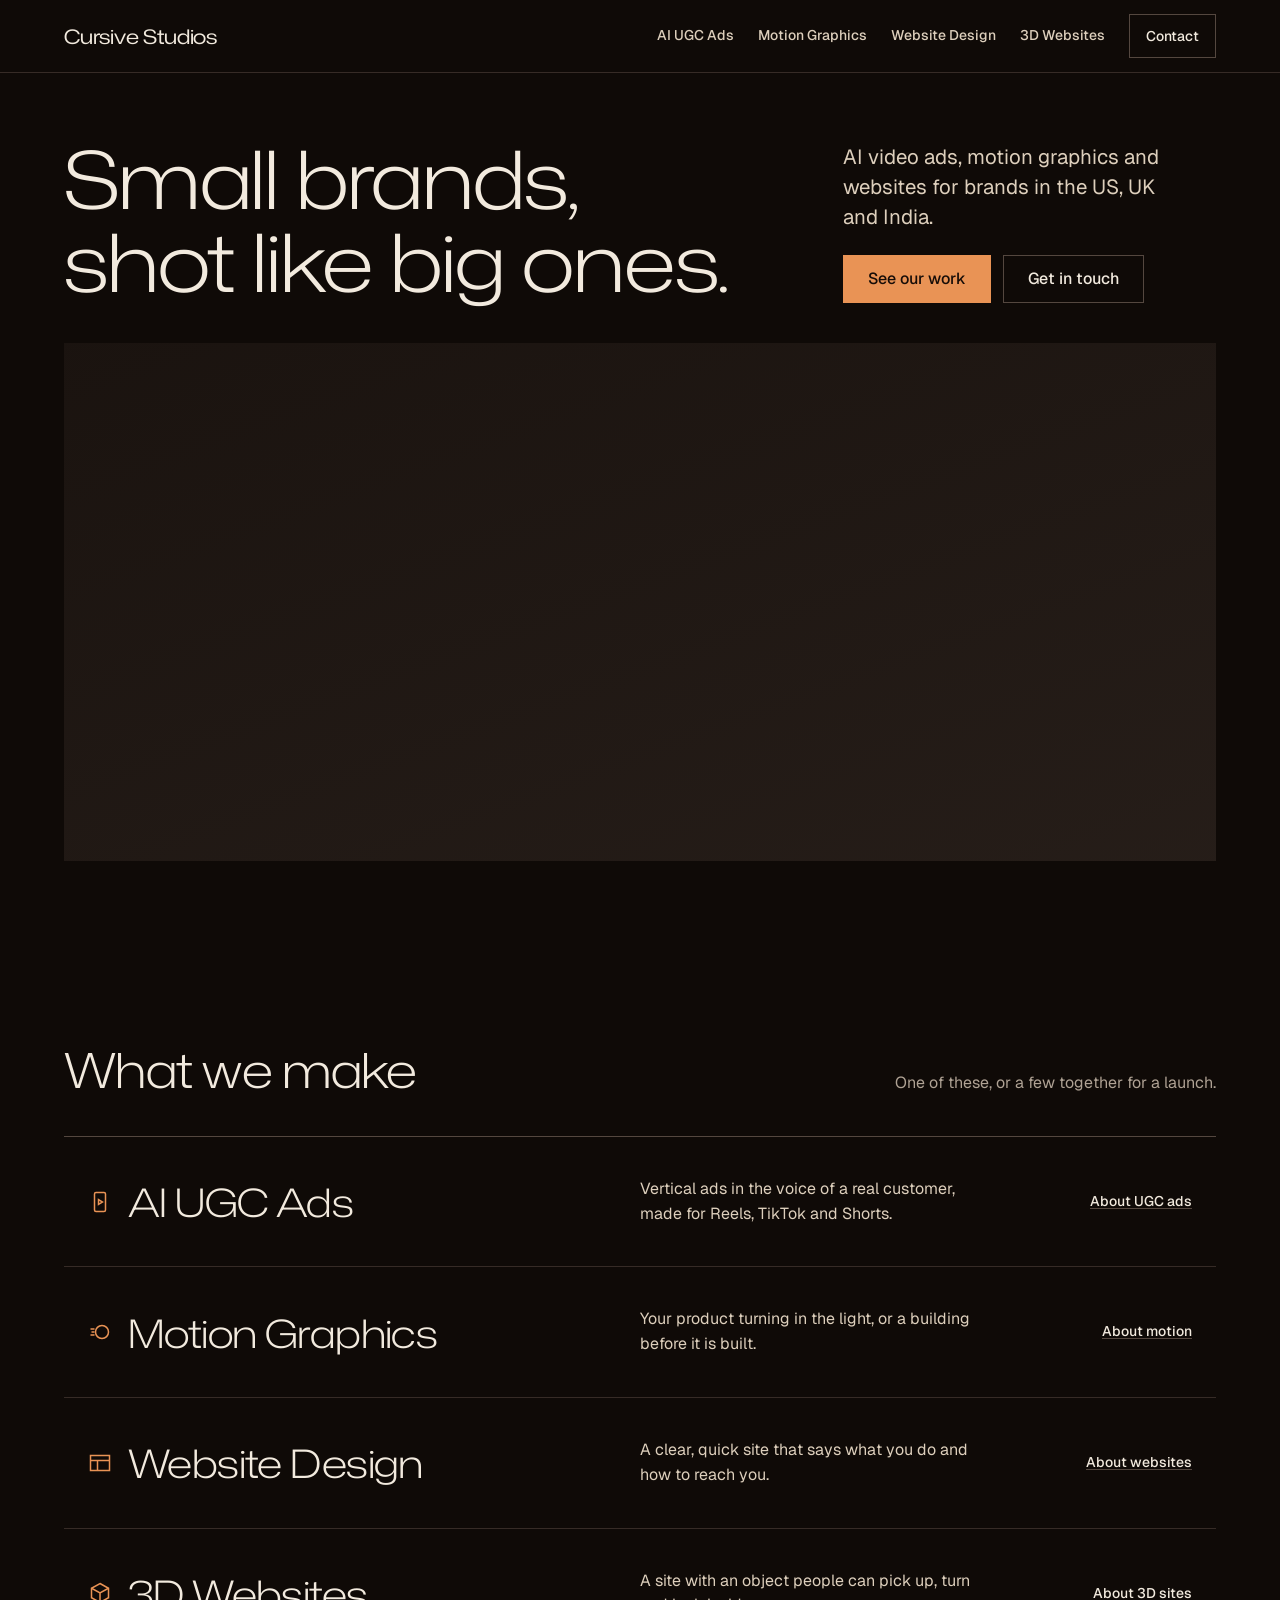
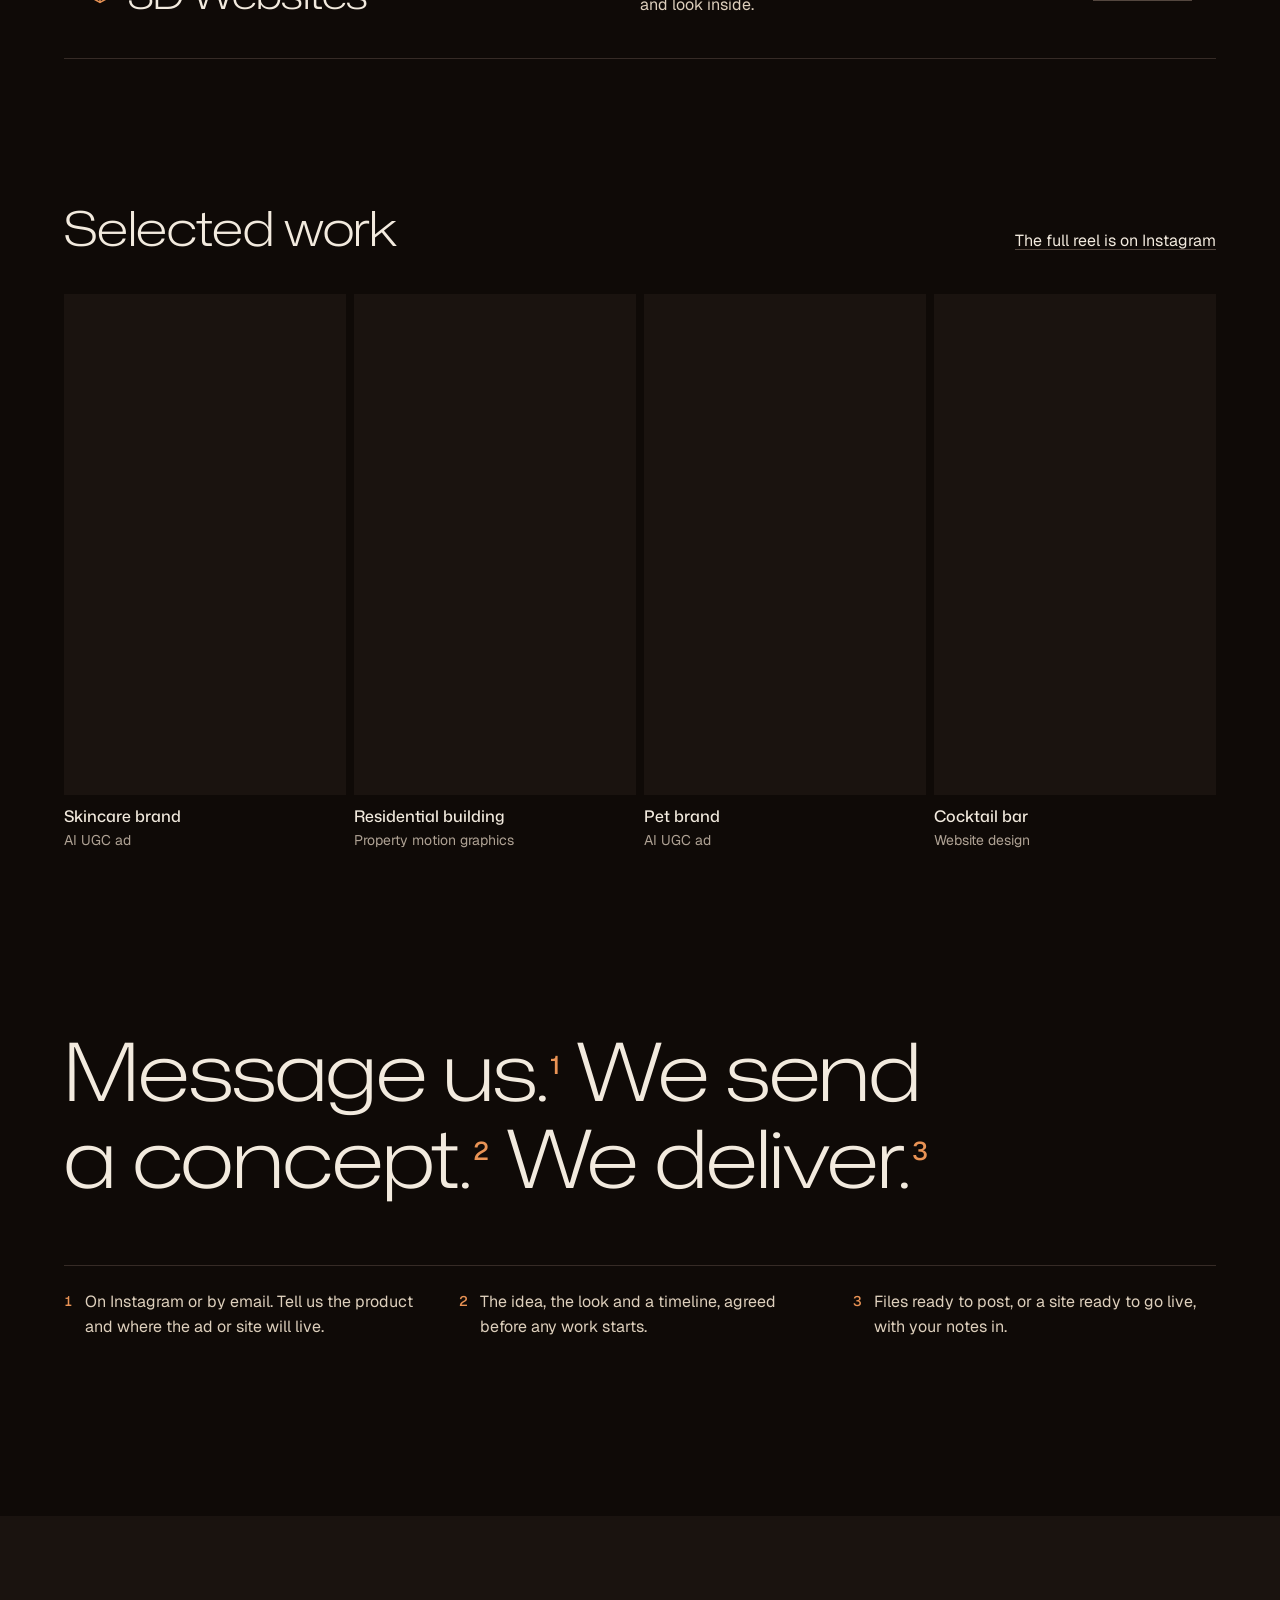
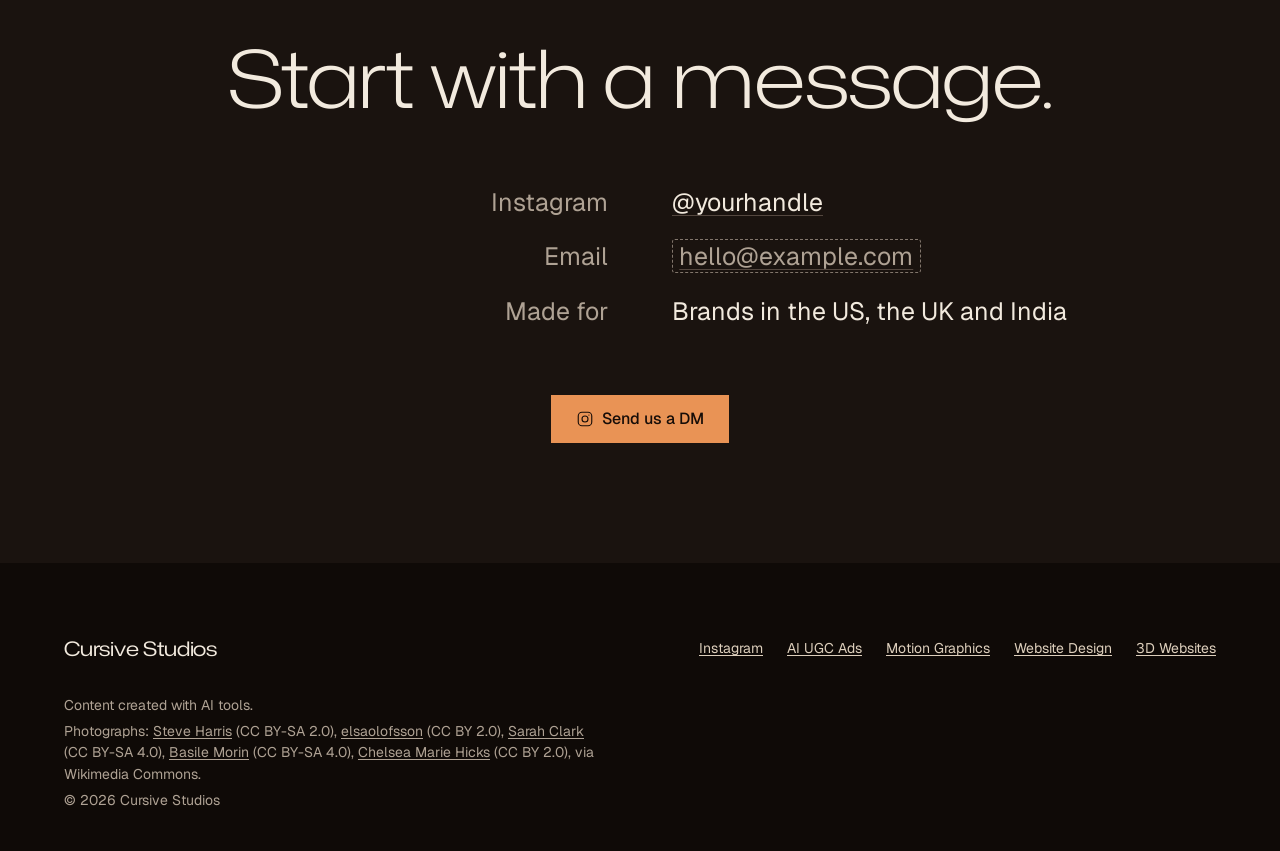
==== index.html @ d7de8193 "Rework homepage away from the AI template Letterboxed hero, services as an index, a contact-sheet wo" ====
<!doctype html>
<html lang="en">
<head>
  <meta charset="utf-8">
  <meta name="viewport" content="width=device-width, initial-scale=1">
  <title>Cursive Studios: AI video ads, motion graphics and websites</title>
  <meta name="description" content="Cursive Studios makes AI UGC video ads, product and property motion graphics, business websites and 3D websites for small and mid-size brands.">
  <script>document.documentElement.classList.add('js');</script>
  <link rel="preconnect" href="https://fonts.googleapis.com">
  <link rel="preconnect" href="https://fonts.gstatic.com" crossorigin>
  <link rel="stylesheet" href="css/main.css">
</head>
<body>
  <a class="skip" href="#main">Skip to content</a>

  <header class="site-header" data-header>
    <div class="container site-header__bar">
      <a class="wordmark" href="/">Cursive Studios</a>
      <button class="btn nav__toggle" type="button" aria-expanded="false" aria-controls="site-nav" data-nav-toggle>Menu</button>
      <nav aria-label="Main">
        <ul class="nav__list" id="site-nav">
          <li><a class="nav__link" href="services/ai-ugc-ads.html">AI UGC Ads</a></li>
          <li><a class="nav__link" href="services/motion-graphics.html">Motion Graphics</a></li>
          <li><a class="nav__link" href="services/website-design.html">Website Design</a></li>
          <li><a class="nav__link" href="services/3d-websites.html">3D Websites</a></li>
          <li><a class="btn nav__cta" href="#contact">Contact</a></li>
        </ul>
      </nav>
    </div>
  </header>

  <main id="main">
    <section class="container hero" aria-labelledby="hero-title">
      <div class="hero__card settle">
        <h1 id="hero-title">Small brands, shot like big ones.</h1>
        <div class="hero__side">
          <p class="lead">AI video ads, motion graphics and websites for brands in the US, UK and India.</p>
          <div class="actions">
            <a class="btn btn--primary" href="#work">See our work</a>
            <a class="btn" href="#contact">Get in touch</a>
          </div>
        </div>
      </div>
      <!-- 3D stage: Prompt 4 mounts the Three.js canvas inside #hero-3d. Until then it shows a still. -->
      <figure class="hero__frame" id="hero-3d" data-slot="hero" data-alt="An empty tiled corridor lit by a row of ceiling strip lights">
        <img src="https://upload.wikimedia.org/wikipedia/commons/thumb/b/bd/Hallway_to_Nowhere_%283098664168%29.jpg/1920px-Hallway_to_Nowhere_%283098664168%29.jpg"
             srcset="https://upload.wikimedia.org/wikipedia/commons/thumb/b/bd/Hallway_to_Nowhere_%283098664168%29.jpg/960px-Hallway_to_Nowhere_%283098664168%29.jpg 960w, https://upload.wikimedia.org/wikipedia/commons/thumb/b/bd/Hallway_to_Nowhere_%283098664168%29.jpg/1280px-Hallway_to_Nowhere_%283098664168%29.jpg 1280w, https://upload.wikimedia.org/wikipedia/commons/thumb/b/bd/Hallway_to_Nowhere_%283098664168%29.jpg/1920px-Hallway_to_Nowhere_%283098664168%29.jpg 1920w"
             sizes="100vw" width="2560" height="1920" style="object-position: 50% 55%"
             alt="An empty tiled corridor lit by a row of ceiling strip lights" fetchpriority="high">
      </figure>
    </section>

    <section class="container section" id="services" aria-labelledby="services-title">
      <div class="section-head">
        <h2 id="services-title">What we make</h2>
        <p>One of these, or a few together for a launch.</p>
      </div>
      <ul class="index">
        <li class="index__row">
          <h3 class="index__name"><svg viewBox="0 0 24 24" fill="none" stroke="currentColor" stroke-width="1.5" aria-hidden="true"><rect x="6.5" y="2.5" width="11" height="19" rx="1.5"/><path d="M10.5 9.5v5l4-2.5z"/></svg>AI UGC Ads</h3>
          <p>Vertical ads in the voice of a real customer, made for Reels, TikTok and Shorts.</p>
          <a class="link index__link" href="services/ai-ugc-ads.html">About UGC ads</a>
        </li>
        <li class="index__row">
          <h3 class="index__name"><svg viewBox="0 0 24 24" fill="none" stroke="currentColor" stroke-width="1.5" aria-hidden="true"><circle cx="14" cy="12" r="6.5"/><path d="M2.5 9h4M3.5 12h3M2.5 15h4"/></svg>Motion Graphics</h3>
          <p>Your product turning in the light, or a building before it is built.</p>
          <a class="link index__link" href="services/motion-graphics.html">About motion</a>
        </li>
        <li class="index__row">
          <h3 class="index__name"><svg viewBox="0 0 24 24" fill="none" stroke="currentColor" stroke-width="1.5" aria-hidden="true"><rect x="2.5" y="4.5" width="19" height="15"/><path d="M2.5 9.5h19M9.5 9.5v10"/></svg>Website Design</h3>
          <p>A clear, quick site that says what you do and how to reach you.</p>
          <a class="link index__link" href="services/website-design.html">About websites</a>
        </li>
        <li class="index__row">
          <h3 class="index__name"><svg viewBox="0 0 24 24" fill="none" stroke="currentColor" stroke-width="1.5" aria-hidden="true"><path d="M12 2.5l8.5 4.75v9.5L12 21.5l-8.5-4.75v-9.5z"/><path d="M3.5 7.25L12 12l8.5-4.75M12 12v9.5"/></svg>3D Websites</h3>
          <p>A site with an object people can pick up, turn and look inside.</p>
          <a class="link index__link" href="services/3d-websites.html">About 3D sites</a>
        </li>
      </ul>
    </section>

    <section class="container section" id="work" aria-labelledby="work-title">
      <div class="section-head">
        <h2 id="work-title">Selected work</h2>
        <a class="link" href="https://www.instagram.com/yourhandle/" data-instagram-link>The full reel is on Instagram</a>
      </div>
      <ul class="work" data-work>
        <li class="work__item">
          <figure class="work__media" data-slot="work-1"><img src="https://upload.wikimedia.org/wikipedia/commons/thumb/8/81/Woman_taking_a_dropper_of_CBD_oil.jpg/960px-Woman_taking_a_dropper_of_CBD_oil.jpg" width="960" height="640" loading="lazy" alt="A hand squeezing a glass dropper over a small amber bottle" style="object-position: 45% 50%"></figure>
          <h3 class="work__title">Skincare brand</h3>
          <p class="work__meta">AI UGC ad</p>
        </li>
        <li class="work__item">
          <figure class="work__media" data-slot="work-2"><img src="https://upload.wikimedia.org/wikipedia/commons/thumb/4/4b/Crest_kitchenette_motel_stairwell.jpg/960px-Crest_kitchenette_motel_stairwell.jpg" width="960" height="1377" loading="lazy" alt="A lit concrete stairwell glowing inside a dark building at night" style="object-position: 55% 50%"></figure>
          <h3 class="work__title">Residential building</h3>
          <p class="work__meta">Property motion graphics</p>
        </li>
        <li class="work__item">
          <figure class="work__media" data-slot="work-3"><img src="https://upload.wikimedia.org/wikipedia/commons/thumb/3/37/Liver_yellow_dog_in_the_water_looking_at_viewer_at_golden_hour_in_Don_Det_Laos.jpg/960px-Liver_yellow_dog_in_the_water_looking_at_viewer_at_golden_hour_in_Don_Det_Laos.jpg" width="960" height="720" loading="lazy" alt="A ginger dog swimming in dark water, looking at the camera" style="object-position: 60% 45%"></figure>
          <h3 class="work__title">Pet brand</h3>
          <p class="work__meta">AI UGC ad</p>
        </li>
        <li class="work__item">
          <figure class="work__media" data-slot="work-4"><img src="https://upload.wikimedia.org/wikipedia/commons/thumb/5/51/Cure_cocktail_bar_New_Orleans_2011.jpg/960px-Cure_cocktail_bar_New_Orleans_2011.jpg" width="960" height="640" loading="lazy" alt="A dim cocktail bar with lit bottle shelves up to the ceiling" style="object-position: 30% 50%"></figure>
          <h3 class="work__title">Cocktail bar</h3>
          <p class="work__meta">Website design</p>
        </li>
      </ul>
    </section>

    <section class="container process" id="how" aria-labelledby="how-title">
      <h2 id="how-title" class="visually-hidden">How it works</h2>
      <p class="process__line">Message us.<sup>1</sup> We send a concept.<sup>2</sup> We deliver.<sup>3</sup></p>
      <ol class="notes">
        <li><p>On Instagram or by email. Tell us the product and where the ad or site will live.</p></li>
        <li><p>The idea, the look and a timeline, agreed before any work starts.</p></li>
        <li><p>Files ready to post, or a site ready to go live, with your notes in.</p></li>
      </ol>
    </section>

    <section class="credits" id="contact" aria-labelledby="contact-title">
      <div class="container">
        <h2 id="contact-title">Start with a message.</h2>
        <dl class="roll">
          <dt>Instagram</dt>
          <dd><a class="link" href="https://www.instagram.com/yourhandle/" data-instagram-link><span data-instagram-text>@yourhandle</span></a></dd>
          <dt>Email</dt>
          <dd><a class="link" href="mailto:hello@example.com" data-email><span class="fill" data-email-text>hello@example.com</span></a></dd>
          <dt>Made for</dt>
          <dd>Brands in the US, the UK and India</dd>
        </dl>
        <a class="btn btn--primary" href="https://ig.me/m/yourhandle" data-instagram-dm>
          <svg viewBox="0 0 24 24" fill="none" stroke="currentColor" stroke-width="1.5" aria-hidden="true"><rect x="3" y="3" width="18" height="18" rx="5"/><circle cx="12" cy="12" r="4"/><circle cx="17.25" cy="6.75" r="0.75" fill="currentColor" stroke="none"/></svg>
          Send us a DM
        </a>
      </div>
    </section>
  </main>

  <footer class="site-footer">
    <div class="container">
      <div class="site-footer__row">
        <a class="wordmark" href="/">Cursive Studios</a>
        <ul class="site-footer__links">
          <li><a href="https://www.instagram.com/yourhandle/" data-instagram-link>Instagram</a></li>
          <li><a href="services/ai-ugc-ads.html">AI UGC Ads</a></li>
          <li><a href="services/motion-graphics.html">Motion Graphics</a></li>
          <li><a href="services/website-design.html">Website Design</a></li>
          <li><a href="services/3d-websites.html">3D Websites</a></li>
        </ul>
      </div>
      <div class="site-footer__small">
        <p>Content created with AI tools.</p>
        <p data-credits>Photographs: <a href="https://commons.wikimedia.org/wiki/File:Hallway_to_Nowhere_(3098664168).jpg">Steve Harris</a> (CC BY-SA 2.0), <a href="https://commons.wikimedia.org/wiki/File:Woman_taking_a_dropper_of_CBD_oil.jpg">elsaolofsson</a> (CC BY 2.0), <a href="https://commons.wikimedia.org/wiki/File:Crest_kitchenette_motel_stairwell.jpg">Sarah Clark</a> (CC BY-SA 4.0), <a href="https://commons.wikimedia.org/wiki/File:Liver_yellow_dog_in_the_water_looking_at_viewer_at_golden_hour_in_Don_Det_Laos.jpg">Basile Morin</a> (CC BY-SA 4.0), <a href="https://commons.wikimedia.org/wiki/File:Cure_cocktail_bar_New_Orleans_2011.jpg">Chelsea Marie Hicks</a> (CC BY 2.0), via Wikimedia Commons.</p>
        <p>&copy; <span data-year>2026</span> Cursive Studios</p>
      </div>
    </div>
  </footer>

  <script src="js/main.js" defer></script>
  <script>window.hallmarkSlots = (m) => { for (const [k, v] of Object.entries(m)) { const s = document.querySelector(`[data-slot="${k}"]`); if (!s) continue; const im = new Image(); im.src = typeof v === 'string' ? v : v.src; im.alt = (typeof v === 'object' && v.alt) || s.dataset.alt || ''; s.querySelectorAll(':scope > img').forEach((o) => o.remove()); s.prepend(im); } };
document.querySelectorAll('[data-slot] img').forEach((i) => { if (i.complete && !i.naturalWidth) i.remove(); else i.addEventListener('error', () => i.remove(), { once: true }); });</script>
</body>
</html>
---- css/main.css ----
/* Hallmark · shape: Studio Index (the user's section order) · genre: atmospheric · theme: Midnight recoloured warm by request: espresso ground, ivory ink, one copper signal (deal 1/3, seed cursive-studios-portfolio-ugc-b0be·866efbe2·2026-11-18·r0) · job: hire · draw: 12e67a (shape and nav swapped for the brief's order and five destinations)
 * hero: Banner over a letterboxed stage (title card above a 2.39:1 frame the 3D scene fills) · nav: edge-aligned, wordmark and five links, menu under 60rem · footer: colophon · imagery: photographs (library stand-ins in duotone, slots for the studio's own work) · signature: the page cut like a film, a letterboxed opening and an end-credits close
 * axes: dark/grotesk-sans/warm · posture: committed · contrast: pass · fold: pass · v2.0.0 */
/* Hallmark · pre-emit critique: P4 H4 E4 S4 R4 V4 · weakest: S, the work row still holds stand-ins; the services are an index not icon cards, the process is one sentence with footnotes, and the contact is an end-credits roll */
/* answered: fonts, two families by request (Mona Sans display, Geist body) where the theme uses one
 * answered: 81, the render sandbox blocks upload.wikimedia.org; every slot holds a library photo that loads in a normal browser */
@import url("./settings.css");
@import url("./tokens.css");
@import url("./base.css");

body { font-family: var(--font-body); }
h1, h2 { font-weight: var(--display-weight); font-stretch: var(--display-stretch); line-height: 1.04; }
h3 { font-weight: 500; font-stretch: 100%; letter-spacing: 0; }

/* Controls */
.btn { display: inline-flex; align-items: center; gap: var(--space-xs); min-height: 48px; padding: 0 var(--space-lg); border: var(--rule-hair) solid var(--color-rule-2); border-radius: var(--radius-pill); background: transparent; color: var(--color-ink); font: 500 var(--text-md)/1 var(--font-body); white-space: nowrap; text-decoration: none; cursor: pointer; transition: background-color var(--dur-short) var(--ease-out), transform var(--dur-micro) var(--ease-out); }
.btn:hover { background: var(--color-paper-2); }
.btn:active { transform: translateY(1px); }
.btn:focus-visible { outline: 2px solid var(--color-focus); outline-offset: 2px; }
.btn:disabled, .btn[aria-disabled="true"] { opacity: 0.55; cursor: not-allowed; transform: none; }
.btn[aria-busy="true"] { cursor: progress; }
.btn--primary { border-color: var(--color-accent); background: var(--color-accent); color: var(--color-accent-ink); }
.btn--primary:hover { background: var(--color-ink-2); border-color: var(--color-ink-2); }
.btn svg { width: 18px; height: 18px; }
.link { color: var(--color-ink); text-decoration-color: var(--color-rule-2); transition: text-decoration-color var(--dur-short) var(--ease-out); }
.link:hover { text-decoration-color: var(--color-accent); }
.link:focus-visible { outline: 2px solid var(--color-focus); outline-offset: 2px; }

.skip { position: absolute; left: var(--space-md); top: calc(-1 * var(--space-3xl)); z-index: var(--z-toast); padding: var(--space-xs) var(--space-md); background: var(--color-ink); color: var(--color-paper); }
.skip:focus-visible { top: var(--space-md); }

/* Header */
.site-header { position: sticky; top: 0; z-index: var(--z-sticky-nav); background: var(--color-paper); border-bottom: var(--rule-hair) solid var(--color-rule); }
.site-header__bar { display: flex; align-items: center; justify-content: space-between; gap: var(--space-lg); min-height: var(--nav-h); }
.wordmark { font-family: var(--font-display); font-weight: 400; font-stretch: 125%; font-size: var(--text-lg); letter-spacing: -0.01em; color: var(--color-ink); text-decoration: none; white-space: nowrap; }
.wordmark:focus-visible { outline: 2px solid var(--color-focus); outline-offset: 4px; }
.nav__list { display: flex; align-items: center; gap: var(--space-lg); margin: 0; padding: 0; list-style: none; }
.nav__link { display: inline-flex; align-items: center; min-height: 44px; font-size: var(--text-sm); font-weight: 500; color: var(--color-ink-2); text-decoration: none; white-space: nowrap; text-underline-offset: 0.35em; }
.nav__link:hover { color: var(--color-ink); text-decoration: underline; text-decoration-color: var(--color-accent); }
.nav__link:focus-visible { outline: 2px solid var(--color-focus); outline-offset: 2px; }
.nav__cta { min-height: 44px; padding: 0 var(--space-md); font-size: var(--text-sm); }
.nav__toggle { display: none; }
@media (max-width: 68rem) { .nav__list { gap: var(--space-md); } }
@media (max-width: 60rem) {
  .js .nav__toggle { display: inline-flex; min-height: 44px; }
  .js .nav__list { display: none; }
  .js .site-header.is-open .nav__list { position: absolute; left: 0; right: 0; top: 100%; display: flex; flex-direction: column; align-items: stretch; gap: 0; height: calc(100dvh - var(--nav-h)); padding: var(--space-lg) var(--gutter) var(--space-2xl); background: var(--color-paper); overflow-y: auto; }
  .js .site-header.is-open .nav__link { min-height: 56px; font-family: var(--font-display); font-stretch: 125%; font-weight: 300; font-size: var(--text-2xl); color: var(--color-ink); border-bottom: var(--rule-hair) solid var(--color-rule); }
  .js .site-header.is-open .nav__cta { margin-top: var(--space-xl); justify-content: center; min-height: 52px; font-size: var(--text-md); }
  html:not(.js) .site-header__bar { flex-wrap: wrap; padding-block: var(--space-sm); }
  html:not(.js) .nav__list { flex-wrap: wrap; gap: var(--space-2xs) var(--space-md); }
}

/* Hero: a title card over a letterboxed frame */
.hero { display: grid; grid-template-columns: minmax(0, 1fr); grid-template-rows: auto minmax(0, 1fr); gap: var(--space-xl); min-height: calc(100svh - var(--nav-h)); padding-block: var(--space-2xl) var(--space-xl); }
.hero__card { display: grid; grid-template-columns: minmax(0, 8fr) minmax(0, 4fr); gap: var(--space-lg) var(--gap-columns); align-items: end; }
.hero__card h1 { max-width: 16ch; }
.hero__side { display: grid; gap: var(--space-lg); }
.hero__side .lead { color: var(--color-ink-2); }
.actions { display: flex; flex-wrap: wrap; gap: var(--space-sm); }
.hero__frame { position: relative; min-height: 320px; height: 100%; max-height: calc((var(--container) - 2 * var(--gutter)) / 2.39); margin: 0; border-radius: var(--radius-card); }
.settle { animation: settle var(--dur-long) var(--ease-out) both; }
@keyframes settle { from { opacity: 0.6; } }

/* Section rhythm */
.section { padding-top: var(--section-gap); }
.section-head { display: flex; flex-wrap: wrap; align-items: baseline; justify-content: space-between; gap: var(--space-md) var(--space-2xl); margin-bottom: var(--space-xl); }
.section-head p { color: var(--color-muted); }

/* Services: an index */
.index { margin: 0; padding: 0; list-style: none; border-top: var(--rule-hair) solid var(--color-rule-2); }
.index__row { position: relative; display: grid; grid-template-columns: minmax(0, 6fr) minmax(0, 4fr) minmax(0, 2fr); gap: var(--space-lg) var(--gap-columns); align-items: center; padding: var(--space-xl) var(--space-lg); border-bottom: var(--rule-hair) solid var(--color-rule); transition: background-color var(--dur-short) var(--ease-out); }
.index__row:hover { background: var(--color-paper-2); }
.index__name { display: flex; align-items: center; gap: var(--space-md); font-family: var(--font-display); font-weight: 300; font-stretch: 125%; font-size: var(--text-3xl); letter-spacing: var(--tracking-display); line-height: 1.05; }
.index__name svg { flex: none; width: 24px; height: 24px; color: var(--color-accent); }
.index__row p { color: var(--color-ink-2); max-width: 46ch; }
.index__link { justify-self: end; font-size: var(--text-sm); font-weight: 500; white-space: nowrap; }
.index__link::after { content: ""; position: absolute; inset: 0; }

/* Work: a contact sheet of 9:16 frames */
.work { display: grid; grid-template-columns: repeat(4, minmax(0, 1fr)); gap: var(--space-xs); margin: 0; padding: 0; list-style: none; }
.work__item { display: grid; align-content: start; gap: var(--space-2xs); }
.work__media { aspect-ratio: 9 / 16; margin: 0 0 var(--space-xs); border-radius: var(--radius-card); background: var(--color-paper-2); overflow: hidden; }
.work__media video, .work__media > img.real { width: 100%; height: 100%; object-fit: cover; }
.work__title { font-size: var(--text-md); font-weight: 500; }
.work__meta { font-size: var(--text-sm); color: var(--color-muted); }

/* How it works: one sentence, three footnotes */
.process { padding-top: var(--section-gap-l); }
.process__line { max-width: 22ch; font-family: var(--font-display); font-weight: 300; font-stretch: 125%; font-size: var(--text-display); letter-spacing: var(--tracking-display); line-height: 1.08; text-wrap: balance; overflow-wrap: break-word; min-width: 0; }
.process__line sup { font-family: var(--font-body); font-stretch: 100%; font-weight: 500; font-size: 0.32em; vertical-align: super; line-height: 0; margin-left: 0.08em; color: var(--color-accent); }
.notes { display: grid; grid-template-columns: repeat(3, minmax(0, 1fr)); gap: var(--gap-columns); margin: var(--space-2xl) 0 0; padding: var(--space-lg) 0 0; list-style: none; border-top: var(--rule-hair) solid var(--color-rule); counter-reset: note; }
.notes li { counter-increment: note; display: grid; grid-template-columns: auto minmax(0, 1fr); gap: var(--space-sm); color: var(--color-ink-2); }
.notes li::before { content: counter(note); font-size: var(--text-sm); font-weight: 500; color: var(--color-accent); line-height: 1.7; font-variant-numeric: tabular-nums; }
.notes p { max-width: 34ch; }

/* Contact: end credits */
.credits { margin-top: var(--section-gap-l); padding-block: var(--section-gap-s); background: var(--color-paper-2); color: var(--color-ink); text-align: center; }
.credits h2 { max-width: none; font-size: var(--text-display); }
.roll { display: grid; grid-template-columns: minmax(0, 1fr) minmax(0, 1fr); gap: var(--space-md) var(--space-2xl); max-width: 1100px; margin: var(--space-2xl) auto; font-size: var(--text-xl); }
.roll dt { text-align: right; color: var(--color-muted); }
.roll dd { margin: 0; text-align: left; overflow-wrap: anywhere; }
.credits .btn { margin-inline: auto; }
.fill { padding: 0 0.25em; border: 1px dashed color-mix(in oklch, var(--color-muted) 70%, transparent); border-radius: 3px; color: var(--color-muted); -webkit-box-decoration-break: clone; box-decoration-break: clone; }

/* Footer: colophon */
.site-footer { padding-block: var(--space-2xl) var(--space-xl); }
.site-footer__row { display: flex; flex-wrap: wrap; justify-content: space-between; align-items: center; gap: var(--space-md) var(--space-xl); }
.site-footer__links { display: flex; flex-wrap: wrap; gap: var(--space-2xs) var(--space-lg); margin: 0; padding: 0; list-style: none; }
.site-footer__links a { display: inline-flex; align-items: center; min-height: 44px; font-size: var(--text-sm); color: var(--color-ink-2); }
.site-footer__small { display: grid; gap: var(--space-2xs); margin-top: var(--space-lg); font-size: var(--text-sm); color: var(--color-muted); }
.site-footer__small a { color: var(--color-muted); }

@media (prefers-reduced-motion: reduce) { .settle { animation: none; } .btn, .link, .index__row { transition: none; } }

@media (max-width: 60rem) {
  .hero { min-height: 0; }
  .hero__card { grid-template-columns: minmax(0, 1fr); }
  .hero__frame { width: 100%; height: auto; min-height: 0; aspect-ratio: 16 / 10; }
  .index__row { grid-template-columns: minmax(0, 1fr); padding-inline: 0; }
  .index__link { justify-self: start; }
  .work { grid-template-columns: repeat(2, minmax(0, 1fr)); row-gap: var(--space-lg); }
  .notes { grid-template-columns: minmax(0, 1fr); }
}
@media (max-width: 40rem) {
  .actions .btn { flex: 1 1 auto; justify-content: center; }
  .roll { grid-template-columns: minmax(0, 1fr); gap: var(--space-2xs); }
  .roll dt, .roll dd { text-align: center; }
  .roll dd + dt { margin-top: var(--space-md); }
}
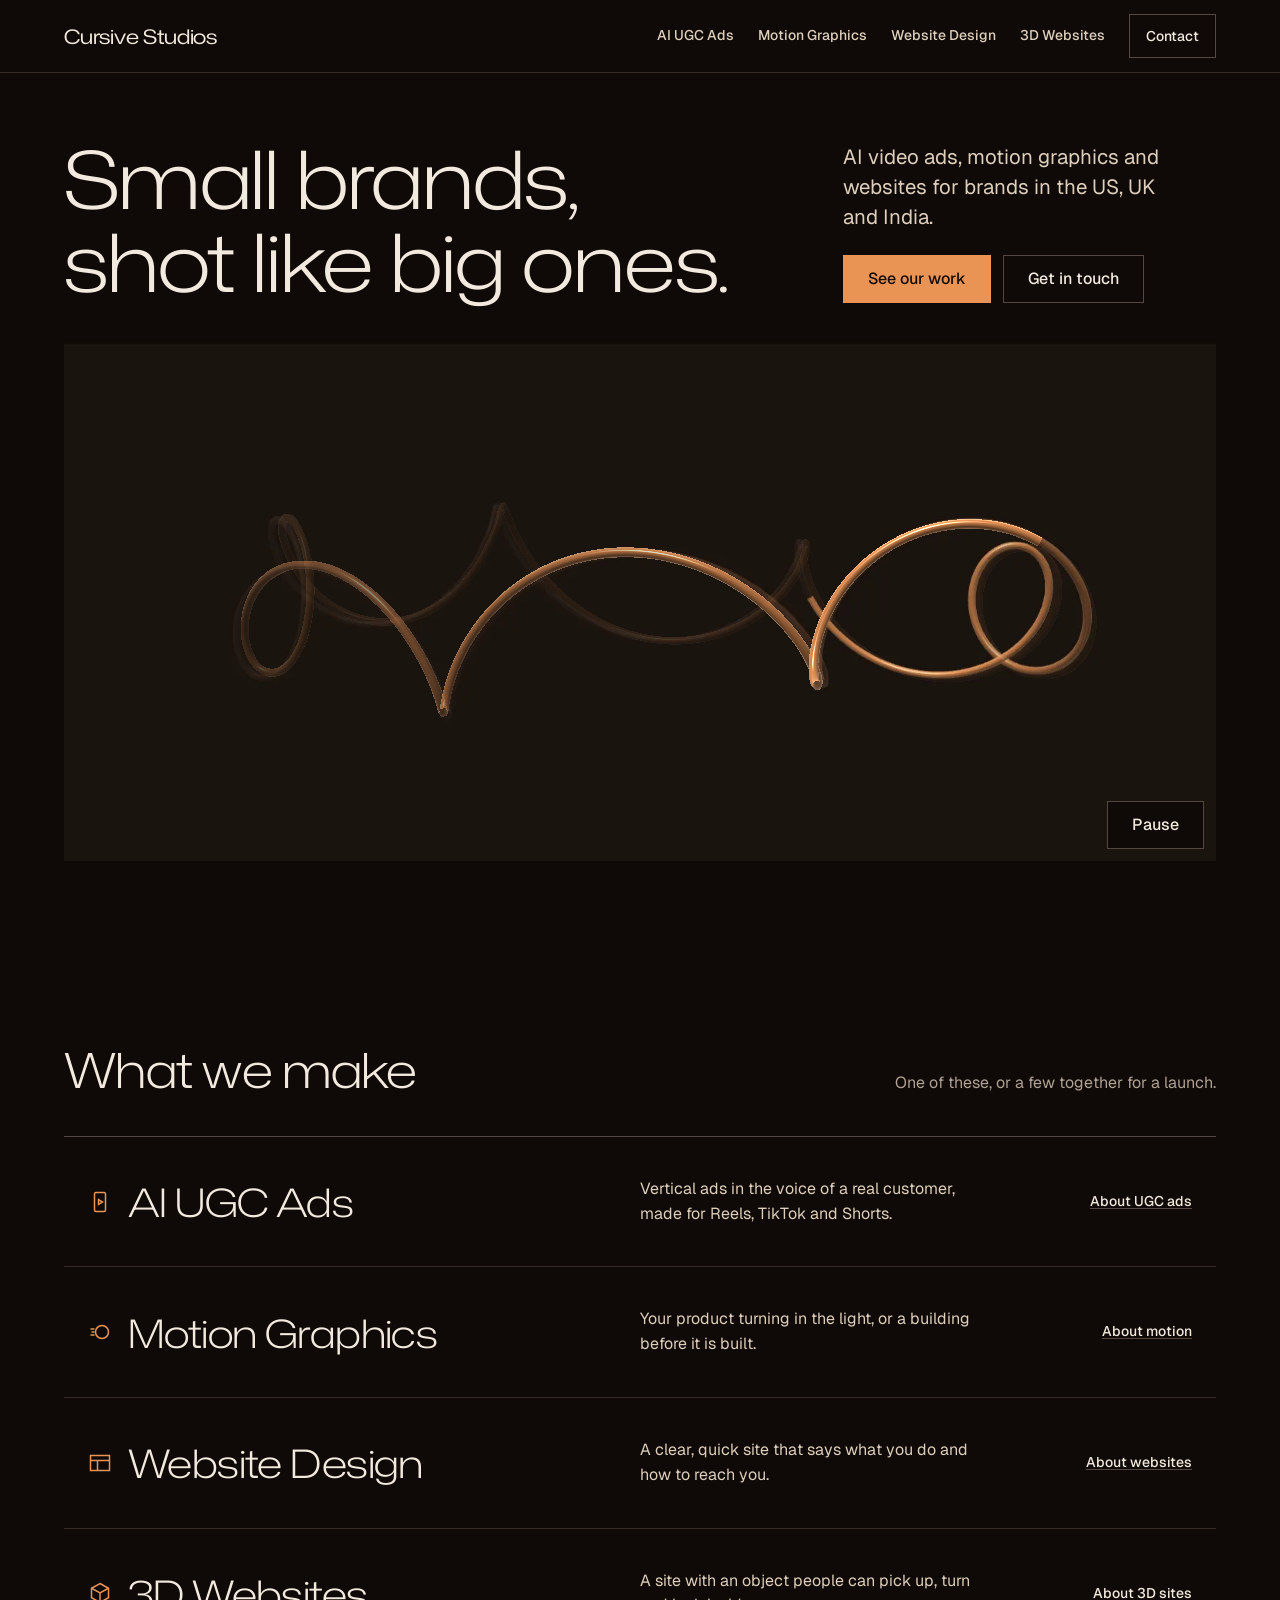
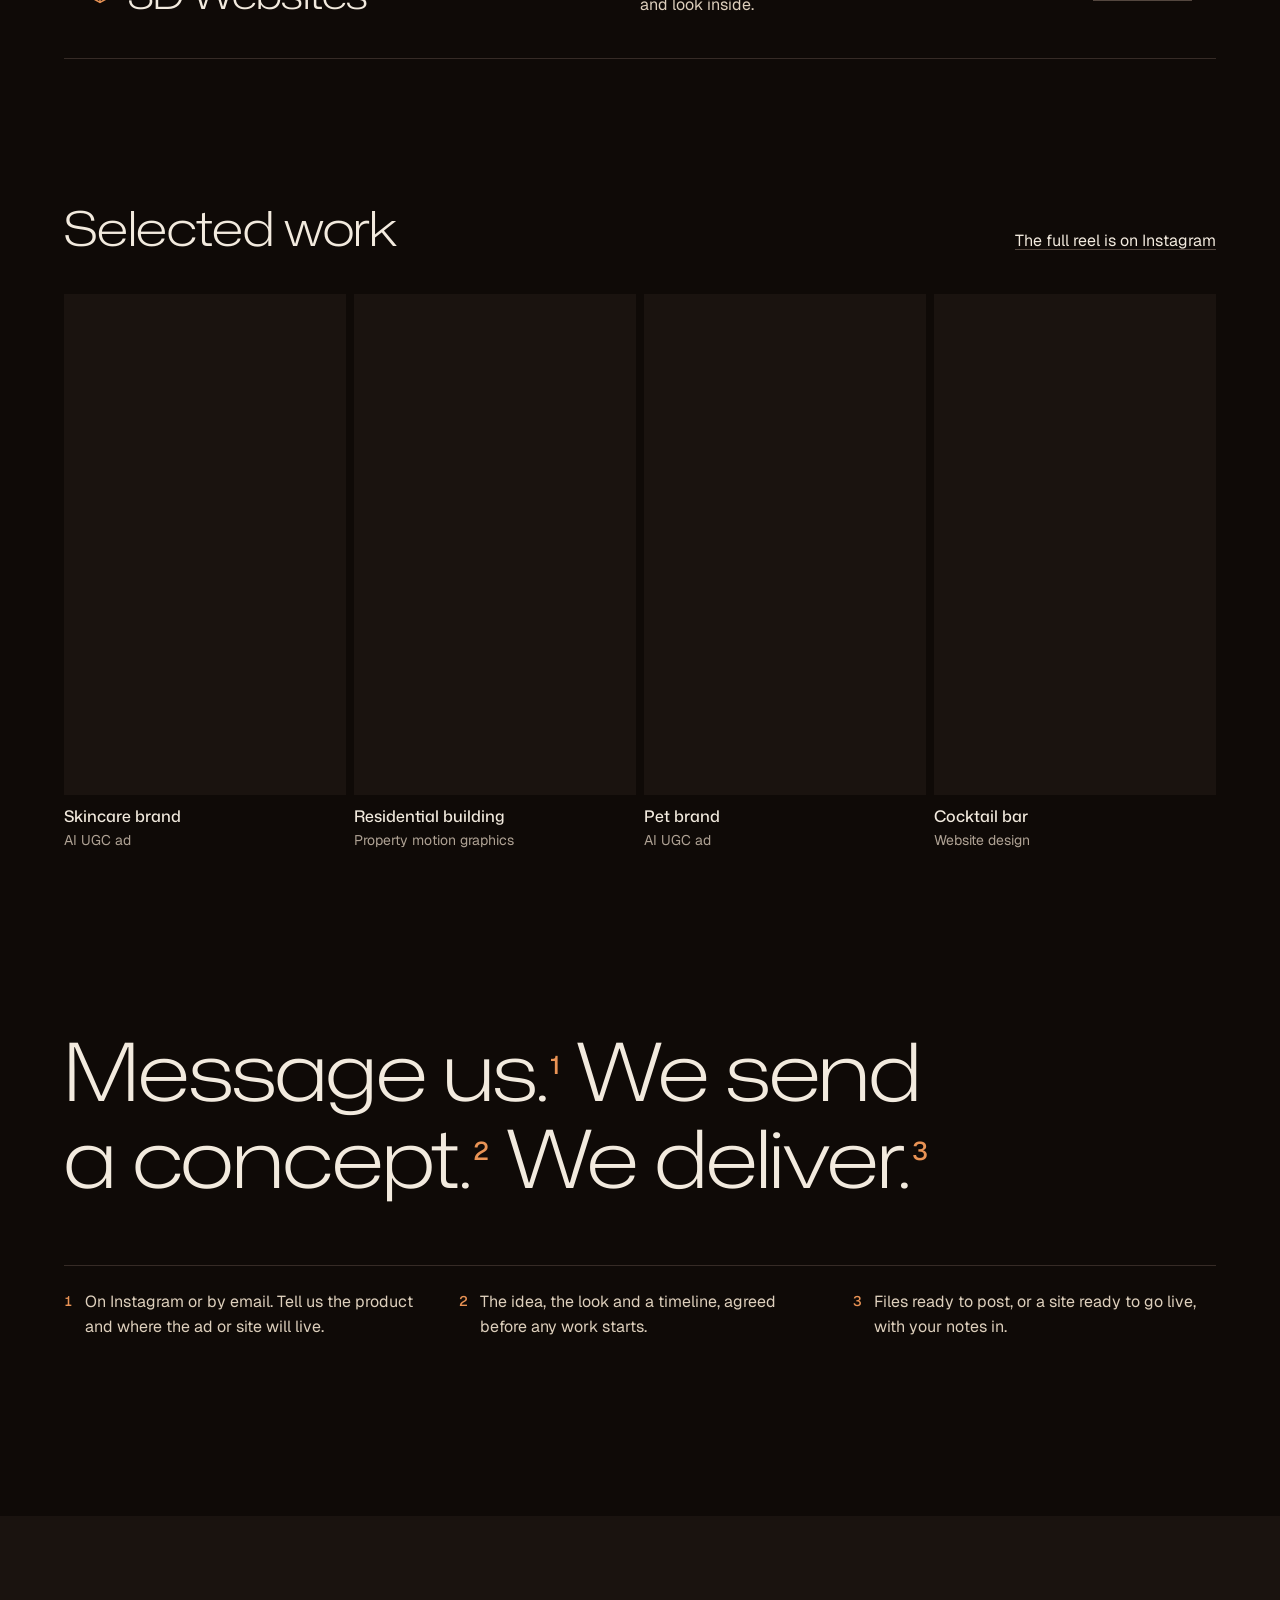
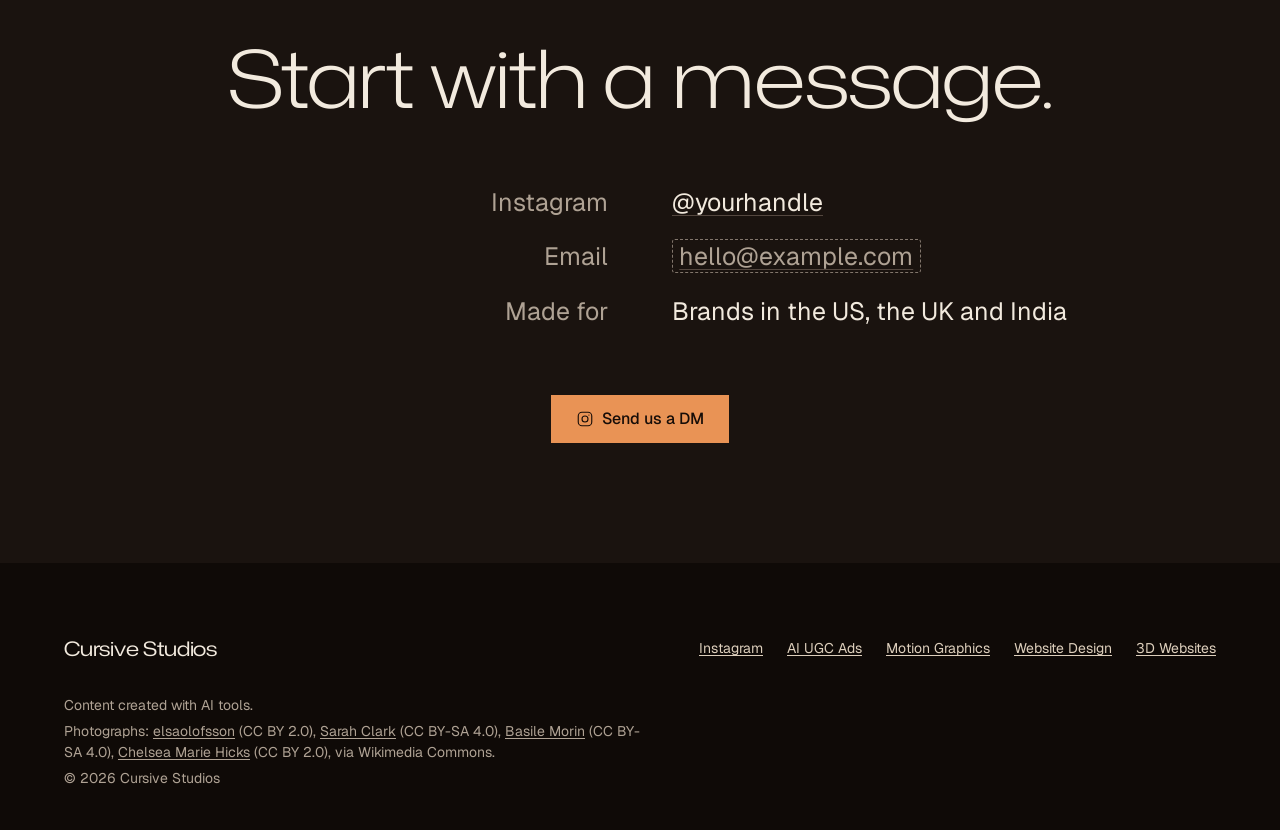
==== commit 11198729: "Add 3D: copper ribbon hero, drag-to-turn product demo, scroll reveals Three.js r170 vendored and imp" ====
--- a/index.html
+++ b/index.html
@@ -19,10 +19,10 @@
       <button class="btn nav__toggle" type="button" aria-expanded="false" aria-controls="site-nav" data-nav-toggle>Menu</button>
       <nav aria-label="Main">
         <ul class="nav__list" id="site-nav">
-          <li><a class="nav__link" href="services/ai-ugc-ads.html">AI UGC Ads</a></li>
-          <li><a class="nav__link" href="services/motion-graphics.html">Motion Graphics</a></li>
-          <li><a class="nav__link" href="services/website-design.html">Website Design</a></li>
-          <li><a class="nav__link" href="services/3d-websites.html">3D Websites</a></li>
+          <li><a class="nav__link" href="/ai-ugc-ads">AI UGC Ads</a></li>
+          <li><a class="nav__link" href="/motion-graphics">Motion Graphics</a></li>
+          <li><a class="nav__link" href="/website-design">Website Design</a></li>
+          <li><a class="nav__link" href="/3d-websites">3D Websites</a></li>
           <li><a class="btn nav__cta" href="#contact">Contact</a></li>
         </ul>
       </nav>
@@ -41,12 +41,14 @@
           </div>
         </div>
       </div>
-      <!-- 3D stage: Prompt 4 mounts the Three.js canvas inside #hero-3d. Until then it shows a still. -->
-      <figure class="hero__frame" id="hero-3d" data-slot="hero" data-alt="An empty tiled corridor lit by a row of ceiling strip lights">
-        <img src="https://upload.wikimedia.org/wikipedia/commons/thumb/b/bd/Hallway_to_Nowhere_%283098664168%29.jpg/1920px-Hallway_to_Nowhere_%283098664168%29.jpg"
-             srcset="https://upload.wikimedia.org/wikipedia/commons/thumb/b/bd/Hallway_to_Nowhere_%283098664168%29.jpg/960px-Hallway_to_Nowhere_%283098664168%29.jpg 960w, https://upload.wikimedia.org/wikipedia/commons/thumb/b/bd/Hallway_to_Nowhere_%283098664168%29.jpg/1280px-Hallway_to_Nowhere_%283098664168%29.jpg 1280w, https://upload.wikimedia.org/wikipedia/commons/thumb/b/bd/Hallway_to_Nowhere_%283098664168%29.jpg/1920px-Hallway_to_Nowhere_%283098664168%29.jpg 1920w"
-             sizes="100vw" width="2560" height="1920" style="object-position: 50% 55%"
-             alt="An empty tiled corridor lit by a row of ceiling strip lights" fetchpriority="high">
+      <!-- 3D hero: js/three/ribbon.js draws the copper ribbon into this frame once the page is idle.
+           The still below shows first, and stays for reduced motion, data saver or no WebGL. -->
+      <figure class="hero__frame" id="hero-3d">
+        <picture>
+          <source srcset="content/images/hero-ribbon-1600.webp 1600w, content/images/hero-ribbon-960.webp 960w" sizes="100vw" type="image/webp">
+          <img class="hero__still" src="content/images/hero-ribbon-1600.jpg" width="1600" height="670" alt="A copper line looping through dark space like handwriting" fetchpriority="high">
+        </picture>
+        <button class="btn btn--small hero__motion" type="button" aria-pressed="false" data-motion-toggle hidden>Pause</button>
       </figure>
     </section>
 
@@ -56,25 +58,25 @@
         <p>One of these, or a few together for a launch.</p>
       </div>
       <ul class="index">
-        <li class="index__row">
+        <li class="index__row" data-reveal>
           <h3 class="index__name"><svg viewBox="0 0 24 24" fill="none" stroke="currentColor" stroke-width="1.5" aria-hidden="true"><rect x="6.5" y="2.5" width="11" height="19" rx="1.5"/><path d="M10.5 9.5v5l4-2.5z"/></svg>AI UGC Ads</h3>
           <p>Vertical ads in the voice of a real customer, made for Reels, TikTok and Shorts.</p>
-          <a class="link index__link" href="services/ai-ugc-ads.html">About UGC ads</a>
+          <a class="link index__link" href="/ai-ugc-ads">About UGC ads</a>
         </li>
-        <li class="index__row">
+        <li class="index__row" data-reveal>
           <h3 class="index__name"><svg viewBox="0 0 24 24" fill="none" stroke="currentColor" stroke-width="1.5" aria-hidden="true"><circle cx="14" cy="12" r="6.5"/><path d="M2.5 9h4M3.5 12h3M2.5 15h4"/></svg>Motion Graphics</h3>
           <p>Your product turning in the light, or a building before it is built.</p>
-          <a class="link index__link" href="services/motion-graphics.html">About motion</a>
+          <a class="link index__link" href="/motion-graphics">About motion</a>
         </li>
-        <li class="index__row">
+        <li class="index__row" data-reveal>
           <h3 class="index__name"><svg viewBox="0 0 24 24" fill="none" stroke="currentColor" stroke-width="1.5" aria-hidden="true"><rect x="2.5" y="4.5" width="19" height="15"/><path d="M2.5 9.5h19M9.5 9.5v10"/></svg>Website Design</h3>
           <p>A clear, quick site that says what you do and how to reach you.</p>
-          <a class="link index__link" href="services/website-design.html">About websites</a>
+          <a class="link index__link" href="/website-design">About websites</a>
         </li>
-        <li class="index__row">
+        <li class="index__row" data-reveal>
           <h3 class="index__name"><svg viewBox="0 0 24 24" fill="none" stroke="currentColor" stroke-width="1.5" aria-hidden="true"><path d="M12 2.5l8.5 4.75v9.5L12 21.5l-8.5-4.75v-9.5z"/><path d="M3.5 7.25L12 12l8.5-4.75M12 12v9.5"/></svg>3D Websites</h3>
           <p>A site with an object people can pick up, turn and look inside.</p>
-          <a class="link index__link" href="services/3d-websites.html">About 3D sites</a>
+          <a class="link index__link" href="/3d-websites">About 3D sites</a>
         </li>
       </ul>
     </section>
@@ -85,22 +87,22 @@
         <a class="link" href="https://www.instagram.com/yourhandle/" data-instagram-link>The full reel is on Instagram</a>
       </div>
       <ul class="work" data-work>
-        <li class="work__item">
+        <li class="work__item" data-reveal>
           <figure class="work__media" data-slot="work-1"><img src="https://upload.wikimedia.org/wikipedia/commons/thumb/8/81/Woman_taking_a_dropper_of_CBD_oil.jpg/960px-Woman_taking_a_dropper_of_CBD_oil.jpg" width="960" height="640" loading="lazy" alt="A hand squeezing a glass dropper over a small amber bottle" style="object-position: 45% 50%"></figure>
           <h3 class="work__title">Skincare brand</h3>
           <p class="work__meta">AI UGC ad</p>
         </li>
-        <li class="work__item">
+        <li class="work__item" data-reveal>
           <figure class="work__media" data-slot="work-2"><img src="https://upload.wikimedia.org/wikipedia/commons/thumb/4/4b/Crest_kitchenette_motel_stairwell.jpg/960px-Crest_kitchenette_motel_stairwell.jpg" width="960" height="1377" loading="lazy" alt="A lit concrete stairwell glowing inside a dark building at night" style="object-position: 55% 50%"></figure>
           <h3 class="work__title">Residential building</h3>
           <p class="work__meta">Property motion graphics</p>
         </li>
-        <li class="work__item">
+        <li class="work__item" data-reveal>
           <figure class="work__media" data-slot="work-3"><img src="https://upload.wikimedia.org/wikipedia/commons/thumb/3/37/Liver_yellow_dog_in_the_water_looking_at_viewer_at_golden_hour_in_Don_Det_Laos.jpg/960px-Liver_yellow_dog_in_the_water_looking_at_viewer_at_golden_hour_in_Don_Det_Laos.jpg" width="960" height="720" loading="lazy" alt="A ginger dog swimming in dark water, looking at the camera" style="object-position: 60% 45%"></figure>
           <h3 class="work__title">Pet brand</h3>
           <p class="work__meta">AI UGC ad</p>
         </li>
-        <li class="work__item">
+        <li class="work__item" data-reveal>
           <figure class="work__media" data-slot="work-4"><img src="https://upload.wikimedia.org/wikipedia/commons/thumb/5/51/Cure_cocktail_bar_New_Orleans_2011.jpg/960px-Cure_cocktail_bar_New_Orleans_2011.jpg" width="960" height="640" loading="lazy" alt="A dim cocktail bar with lit bottle shelves up to the ceiling" style="object-position: 30% 50%"></figure>
           <h3 class="work__title">Cocktail bar</h3>
           <p class="work__meta">Website design</p>
@@ -143,21 +145,27 @@
         <a class="wordmark" href="/">Cursive Studios</a>
         <ul class="site-footer__links">
           <li><a href="https://www.instagram.com/yourhandle/" data-instagram-link>Instagram</a></li>
-          <li><a href="services/ai-ugc-ads.html">AI UGC Ads</a></li>
-          <li><a href="services/motion-graphics.html">Motion Graphics</a></li>
-          <li><a href="services/website-design.html">Website Design</a></li>
-          <li><a href="services/3d-websites.html">3D Websites</a></li>
+          <li><a href="/ai-ugc-ads">AI UGC Ads</a></li>
+          <li><a href="/motion-graphics">Motion Graphics</a></li>
+          <li><a href="/website-design">Website Design</a></li>
+          <li><a href="/3d-websites">3D Websites</a></li>
         </ul>
       </div>
       <div class="site-footer__small">
         <p>Content created with AI tools.</p>
-        <p data-credits>Photographs: <a href="https://commons.wikimedia.org/wiki/File:Hallway_to_Nowhere_(3098664168).jpg">Steve Harris</a> (CC BY-SA 2.0), <a href="https://commons.wikimedia.org/wiki/File:Woman_taking_a_dropper_of_CBD_oil.jpg">elsaolofsson</a> (CC BY 2.0), <a href="https://commons.wikimedia.org/wiki/File:Crest_kitchenette_motel_stairwell.jpg">Sarah Clark</a> (CC BY-SA 4.0), <a href="https://commons.wikimedia.org/wiki/File:Liver_yellow_dog_in_the_water_looking_at_viewer_at_golden_hour_in_Don_Det_Laos.jpg">Basile Morin</a> (CC BY-SA 4.0), <a href="https://commons.wikimedia.org/wiki/File:Cure_cocktail_bar_New_Orleans_2011.jpg">Chelsea Marie Hicks</a> (CC BY 2.0), via Wikimedia Commons.</p>
+        <p data-credits>Photographs: <a href="https://commons.wikimedia.org/wiki/File:Woman_taking_a_dropper_of_CBD_oil.jpg">elsaolofsson</a> (CC BY 2.0), <a href="https://commons.wikimedia.org/wiki/File:Crest_kitchenette_motel_stairwell.jpg">Sarah Clark</a> (CC BY-SA 4.0), <a href="https://commons.wikimedia.org/wiki/File:Liver_yellow_dog_in_the_water_looking_at_viewer_at_golden_hour_in_Don_Det_Laos.jpg">Basile Morin</a> (CC BY-SA 4.0), <a href="https://commons.wikimedia.org/wiki/File:Cure_cocktail_bar_New_Orleans_2011.jpg">Chelsea Marie Hicks</a> (CC BY 2.0), via Wikimedia Commons.</p>
         <p>&copy; <span data-year>2026</span> Cursive Studios</p>
       </div>
     </div>
   </footer>
 
   <script src="js/main.js" defer></script>
+  <script type="module">
+    import { reducedMotion, tier, whenIdle } from './js/three/support.js';
+    const el = document.getElementById('hero-3d');
+    const level = tier();
+    if (el && level !== 'none' && !reducedMotion()) whenIdle(() => import('./js/three/ribbon.js').then((m) => m.mount(el, { tier: level })).catch(() => {}));
+  </script>
   <script>window.hallmarkSlots = (m) => { for (const [k, v] of Object.entries(m)) { const s = document.querySelector(`[data-slot="${k}"]`); if (!s) continue; const im = new Image(); im.src = typeof v === 'string' ? v : v.src; im.alt = (typeof v === 'object' && v.alt) || s.dataset.alt || ''; s.querySelectorAll(':scope > img').forEach((o) => o.remove()); s.prepend(im); } };
 document.querySelectorAll('[data-slot] img').forEach((i) => { if (i.complete && !i.naturalWidth) i.remove(); else i.addEventListener('error', () => i.remove(), { once: true }); });</script>
 </body>
--- a/css/main.css
+++ b/css/main.css
@@ -1,9 +1,11 @@
 /* Hallmark · shape: Studio Index (the user's section order) · genre: atmospheric · theme: Midnight recoloured warm by request: espresso ground, ivory ink, one copper signal (deal 1/3, seed cursive-studios-portfolio-ugc-b0be·866efbe2·2026-11-18·r0) · job: hire · draw: 12e67a (shape and nav swapped for the brief's order and five destinations)
- * hero: Banner over a letterboxed stage (title card above a 2.39:1 frame the 3D scene fills) · nav: edge-aligned, wordmark and five links, menu under 60rem · footer: colophon · imagery: photographs (library stand-ins in duotone, slots for the studio's own work) · signature: the page cut like a film, a letterboxed opening and an end-credits close
+ * hero: Banner over a letterboxed stage (title card above a 2.39:1 frame holding the live copper ribbon, js/three/ribbon.js, with a still fallback) · nav: edge-aligned, wordmark and five links, menu under 60rem · footer: colophon · imagery: photographs (library stand-ins in duotone, slots for the studio's own work) · signature: the page cut like a film, a letterboxed opening and an end-credits close
  * axes: dark/grotesk-sans/warm · posture: committed · contrast: pass · fold: pass · v2.0.0 */
+/* answered: motion, a scroll fade-and-rise on service rows and gallery items and the live hero ribbon, both by request; the theme's own motion is one settle */
 /* Hallmark · pre-emit critique: P4 H4 E4 S4 R4 V4 · weakest: S, the work row still holds stand-ins; the services are an index not icon cards, the process is one sentence with footnotes, and the contact is an end-credits roll */
 /* answered: fonts, two families by request (Mona Sans display, Geist body) where the theme uses one
- * answered: 81, the render sandbox blocks upload.wikimedia.org; every slot holds a library photo that loads in a normal browser */
+ */
+/* Hallmark · waive 81 · the four work frames hold library photos the render sandbox cannot fetch from the photo host · they load in a normal browser and the studio's own work replaces them */
 @import url("./settings.css");
 @import url("./tokens.css");
 @import url("./base.css");
@@ -59,6 +61,12 @@
 .hero__side .lead { color: var(--color-ink-2); }
 .actions { display: flex; flex-wrap: wrap; gap: var(--space-sm); }
 .hero__frame { position: relative; min-height: 320px; height: 100%; max-height: calc((var(--container) - 2 * var(--gutter)) / 2.39); margin: 0; border-radius: var(--radius-card); }
+.hero__frame { overflow: hidden; background: var(--color-paper-2); }
+.hero__frame picture, .hero__still { display: block; width: 100%; height: 100%; }
+.hero__still { object-fit: cover; }
+.hero__canvas { position: absolute; inset: 0; width: 100%; height: 100%; opacity: 0; transition: opacity var(--dur-long) var(--ease-out); }
+.hero__frame.is-live .hero__canvas { opacity: 1; }
+.hero__motion { position: absolute; right: var(--space-sm); bottom: var(--space-sm); z-index: var(--z-raised); background: var(--color-paper); }
 .settle { animation: settle var(--dur-long) var(--ease-out) both; }
 @keyframes settle { from { opacity: 0.6; } }
 
@@ -103,6 +111,9 @@
 .credits .btn { margin-inline: auto; }
 .fill { padding: 0 0.25em; border: 1px dashed color-mix(in oklch, var(--color-muted) 70%, transparent); border-radius: 3px; color: var(--color-muted); -webkit-box-decoration-break: clone; box-decoration-break: clone; }
 
+/* Videos: no long-press save menu on phones */
+video { -webkit-touch-callout: none; -webkit-user-select: none; user-select: none; }
+
 /* Footer: colophon */
 .site-footer { padding-block: var(--space-2xl) var(--space-xl); }
 .site-footer__row { display: flex; flex-wrap: wrap; justify-content: space-between; align-items: center; gap: var(--space-md) var(--space-xl); }
@@ -111,7 +122,14 @@
 .site-footer__small { display: grid; gap: var(--space-2xs); margin-top: var(--space-lg); font-size: var(--text-sm); color: var(--color-muted); }
 .site-footer__small a { color: var(--color-muted); }
 
-@media (prefers-reduced-motion: reduce) { .settle { animation: none; } .btn, .link, .index__row { transition: none; } }
+/* Scroll reveal: a short fade and rise, once, only with scripting on */
+@media (prefers-reduced-motion: no-preference) {
+  html { scroll-behavior: smooth; }
+  .js [data-reveal] { opacity: 0; transform: translateY(16px); transition: opacity 600ms var(--ease-out), transform 600ms var(--ease-out); transition-delay: calc(var(--i, 0) * 70ms); }
+  .js [data-reveal].is-in { opacity: 1; transform: none; }
+}
+
+@media (prefers-reduced-motion: reduce) { .settle { animation: none; } .hero__canvas { transition: none; } .btn, .link, .index__row { transition: none; } }
 
 @media (max-width: 60rem) {
   .hero { min-height: 0; }
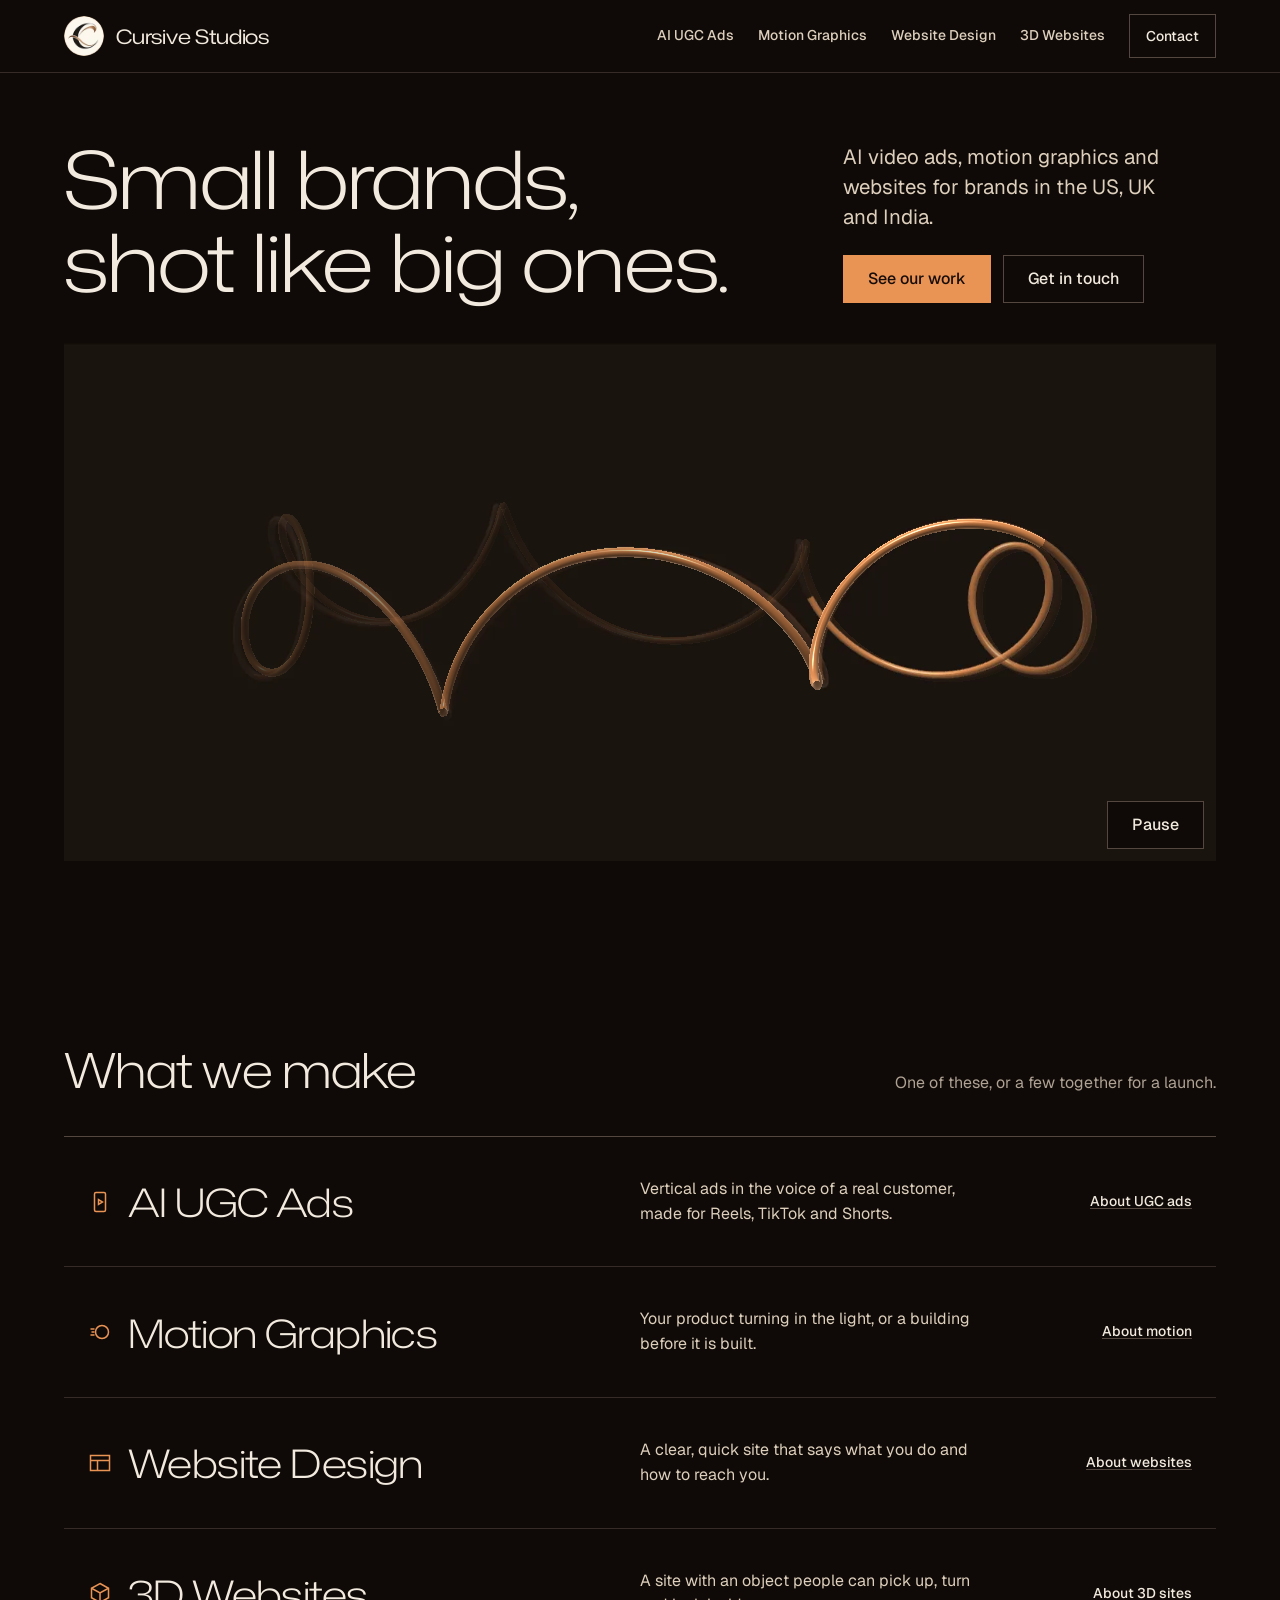
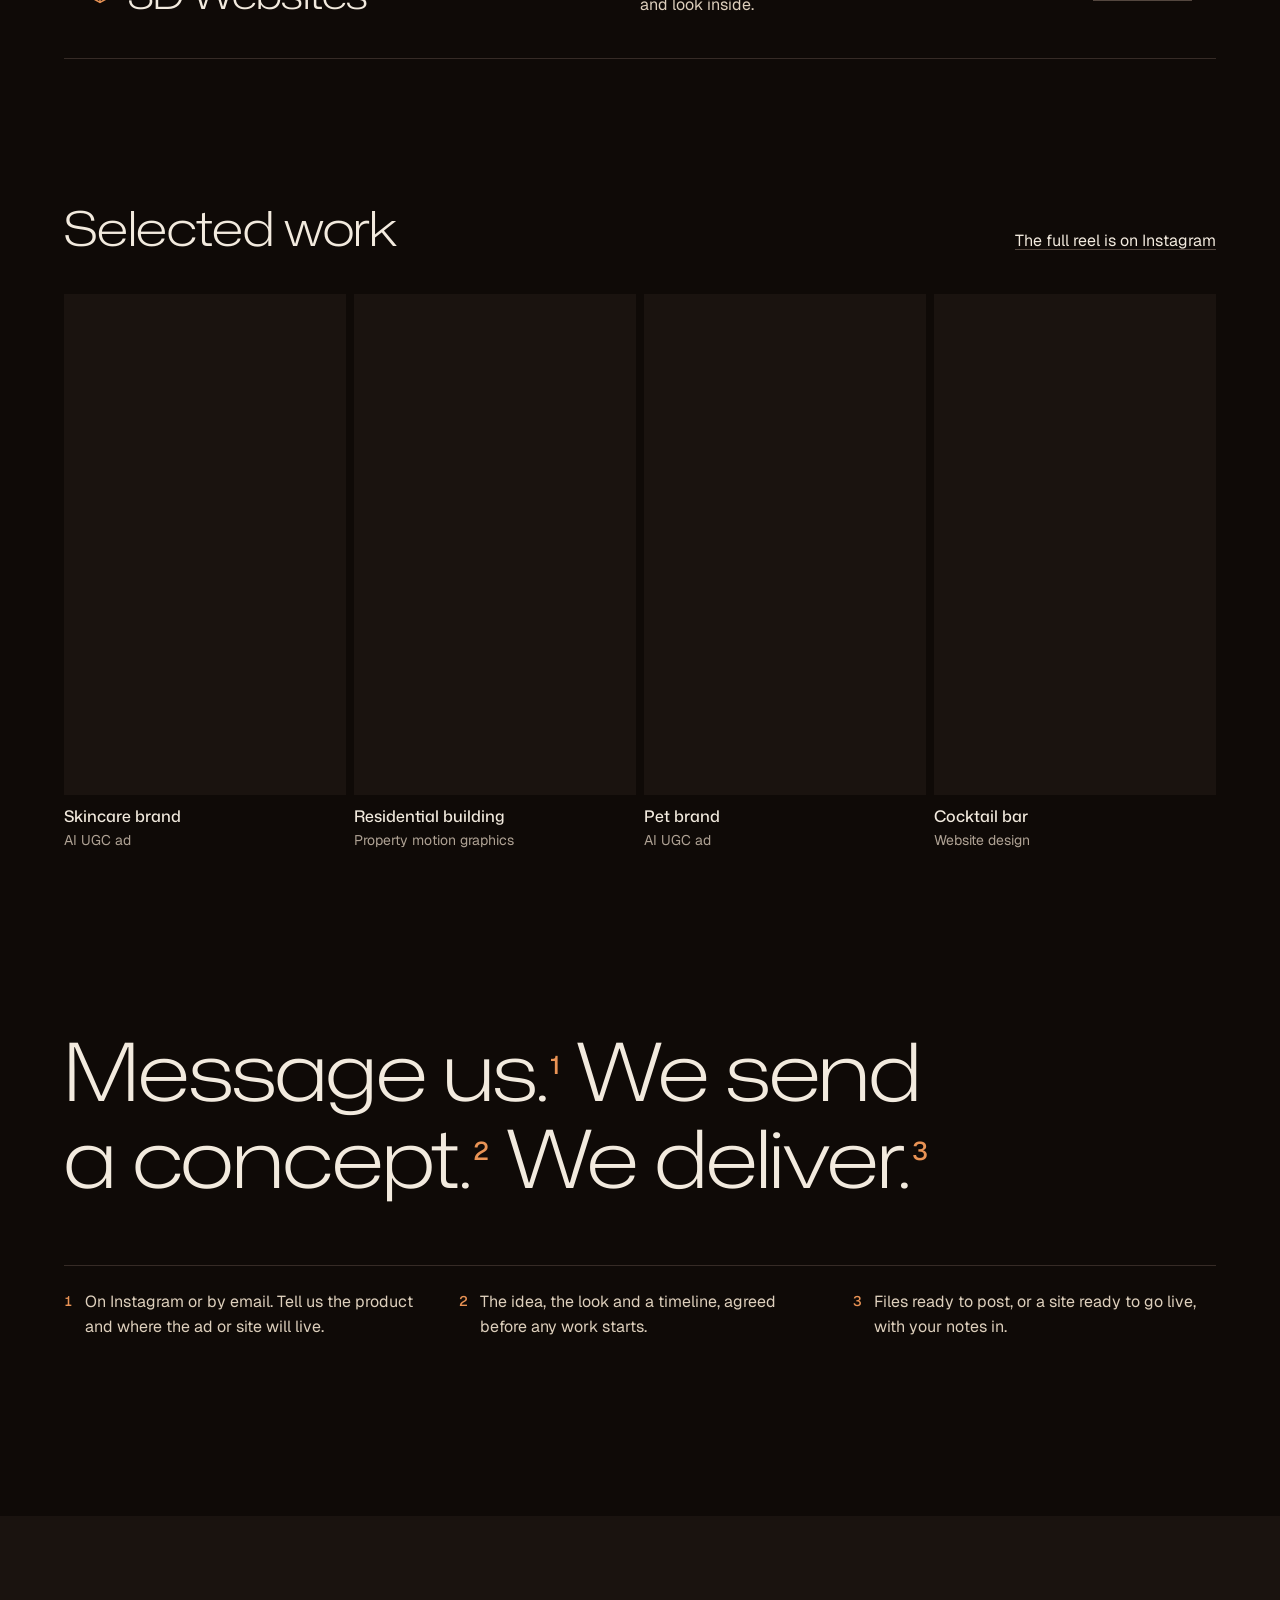
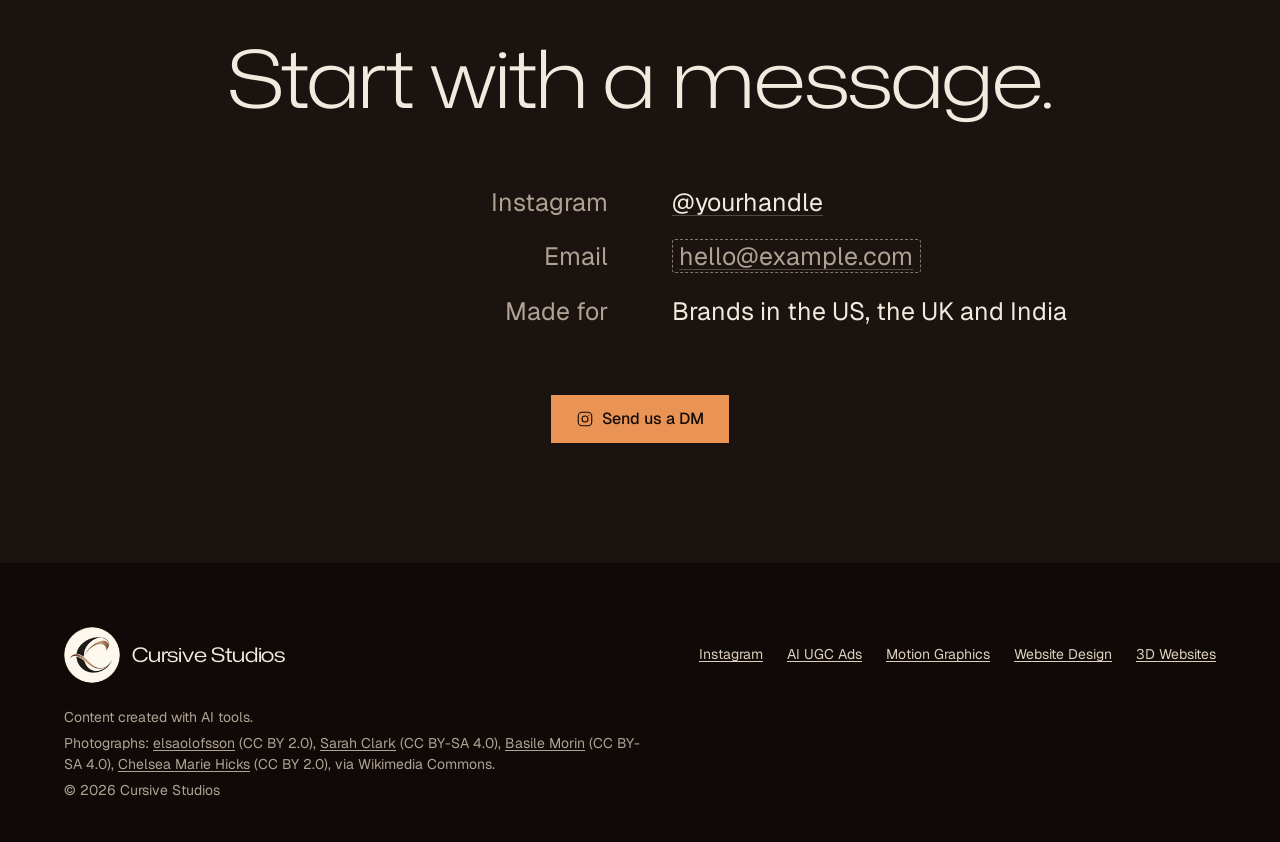
==== commit 7650430a: "Add the Cursive Studios logo to every page, linking home The ivory badge, cropped to a circle with t" ====
--- a/index.html
+++ b/index.html
@@ -6,6 +6,9 @@
   <title>Cursive Studios: AI video ads, motion graphics and websites</title>
   <meta name="description" content="Cursive Studios makes AI UGC video ads, product and property motion graphics, business websites and 3D websites for small and mid-size brands.">
   <script>document.documentElement.classList.add('js');</script>
+  <link rel="icon" href="favicon.ico" sizes="48x48">
+  <link rel="icon" href="content/images/brand/favicon-32.png" type="image/png" sizes="32x32">
+  <link rel="apple-touch-icon" href="apple-touch-icon.png">
   <link rel="preconnect" href="https://fonts.googleapis.com">
   <link rel="preconnect" href="https://fonts.gstatic.com" crossorigin>
   <link rel="stylesheet" href="css/main.css">
@@ -15,7 +18,7 @@
 
   <header class="site-header" data-header>
     <div class="container site-header__bar">
-      <a class="wordmark" href="/">Cursive Studios</a>
+      <a class="wordmark" href="/"><img class="wordmark__mark" src="content/images/brand/logo-badge-96.webp" srcset="content/images/brand/logo-badge-96.webp 96w, content/images/brand/logo-badge-160.webp 160w" sizes="40px" width="40" height="40" alt=""><span>Cursive Studios</span></a>
       <button class="btn nav__toggle" type="button" aria-expanded="false" aria-controls="site-nav" data-nav-toggle>Menu</button>
       <nav aria-label="Main">
         <ul class="nav__list" id="site-nav">
@@ -142,7 +145,7 @@
   <footer class="site-footer">
     <div class="container">
       <div class="site-footer__row">
-        <a class="wordmark" href="/">Cursive Studios</a>
+        <a class="wordmark wordmark--footer" href="/"><img class="wordmark__mark" src="content/images/brand/logo-badge-96.webp" srcset="content/images/brand/logo-badge-96.webp 96w, content/images/brand/logo-badge-160.webp 160w" sizes="56px" width="56" height="56" alt=""><span>Cursive Studios</span></a>
         <ul class="site-footer__links">
           <li><a href="https://www.instagram.com/yourhandle/" data-instagram-link>Instagram</a></li>
           <li><a href="/ai-ugc-ads">AI UGC Ads</a></li>
--- a/css/main.css
+++ b/css/main.css
@@ -36,6 +36,10 @@
 .site-header__bar { display: flex; align-items: center; justify-content: space-between; gap: var(--space-lg); min-height: var(--nav-h); }
 .wordmark { font-family: var(--font-display); font-weight: 400; font-stretch: 125%; font-size: var(--text-lg); letter-spacing: -0.01em; color: var(--color-ink); text-decoration: none; white-space: nowrap; }
 .wordmark:focus-visible { outline: 2px solid var(--color-focus); outline-offset: 4px; }
+.wordmark { display: inline-flex; align-items: center; gap: var(--space-sm); min-height: 44px; }
+.wordmark__mark { flex: none; width: 40px; height: 40px; border-radius: 50%; }
+.wordmark--footer .wordmark__mark { width: 56px; height: 56px; }
+@media (max-width: 22rem) { .site-header .wordmark span { font-size: var(--text-md); } }
 .nav__list { display: flex; align-items: center; gap: var(--space-lg); margin: 0; padding: 0; list-style: none; }
 .nav__link { display: inline-flex; align-items: center; min-height: 44px; font-size: var(--text-sm); font-weight: 500; color: var(--color-ink-2); text-decoration: none; white-space: nowrap; text-underline-offset: 0.35em; }
 .nav__link:hover { color: var(--color-ink); text-decoration: underline; text-decoration-color: var(--color-accent); }
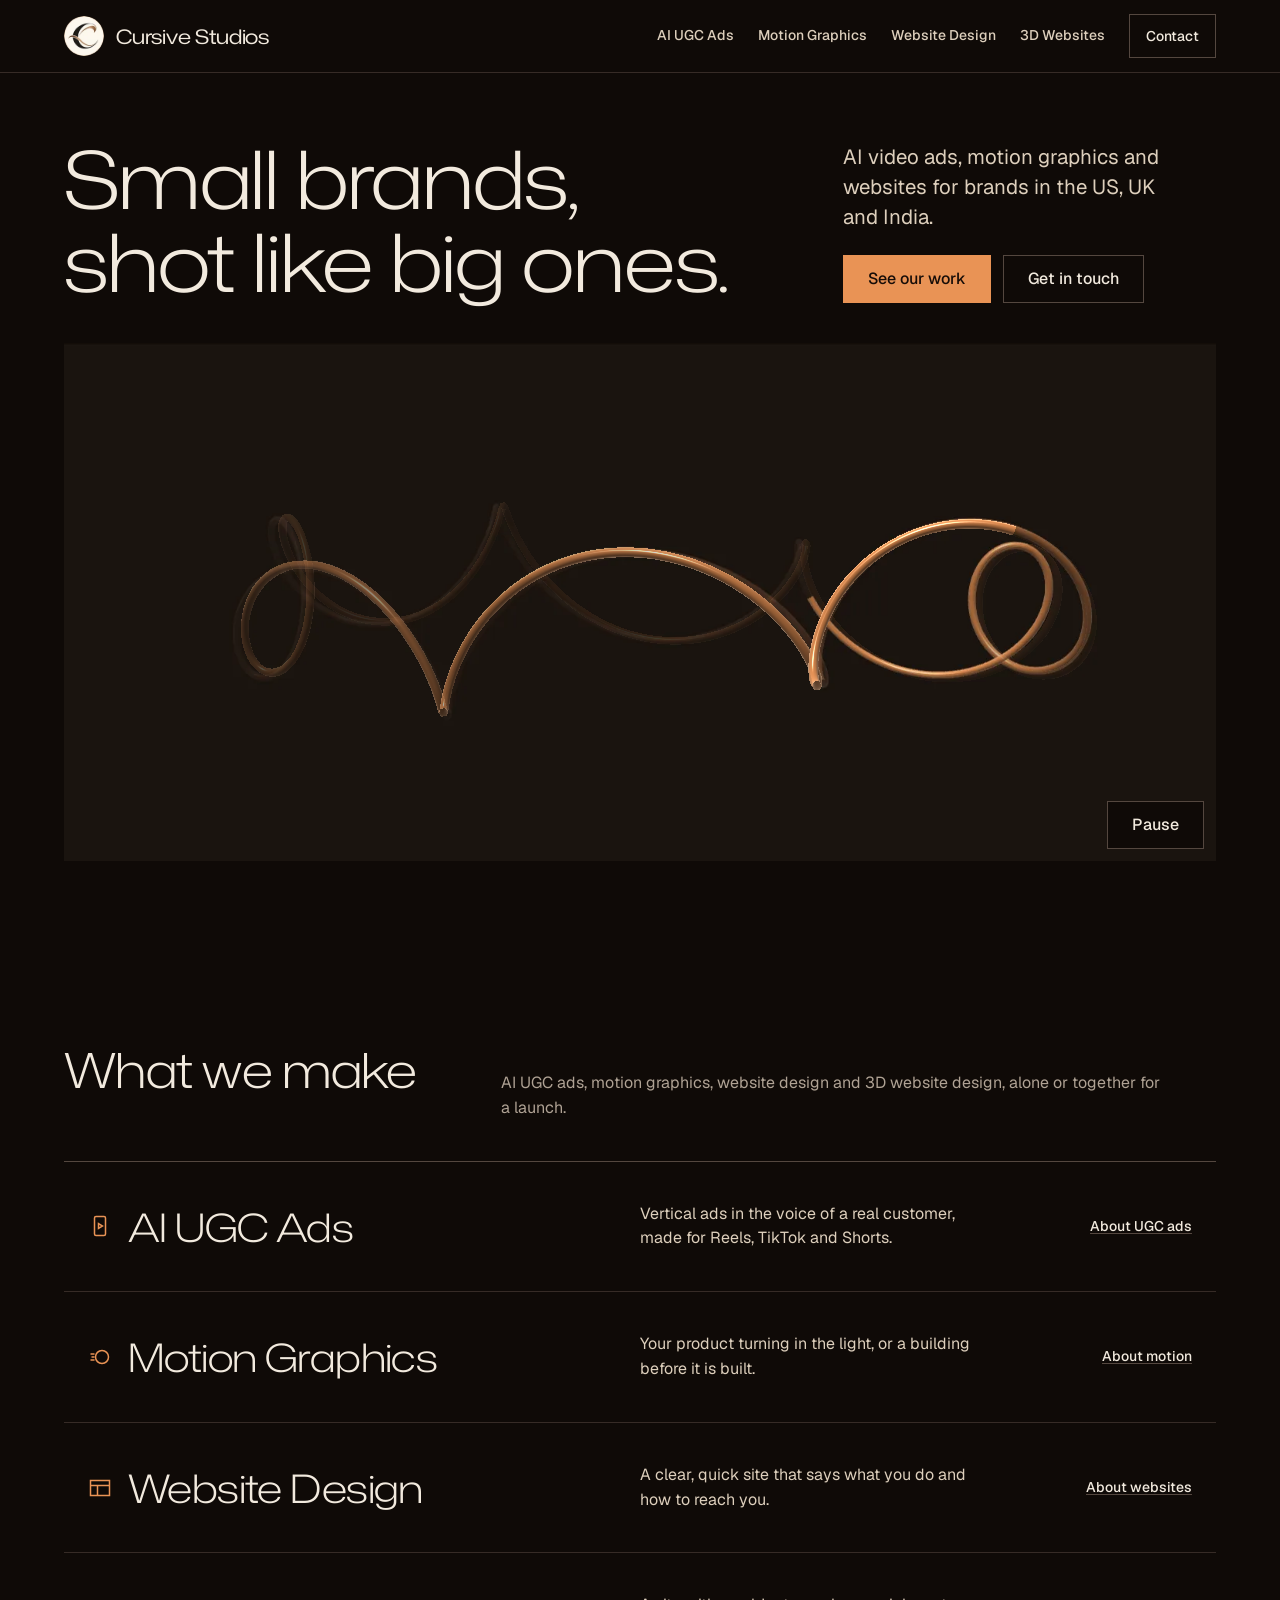
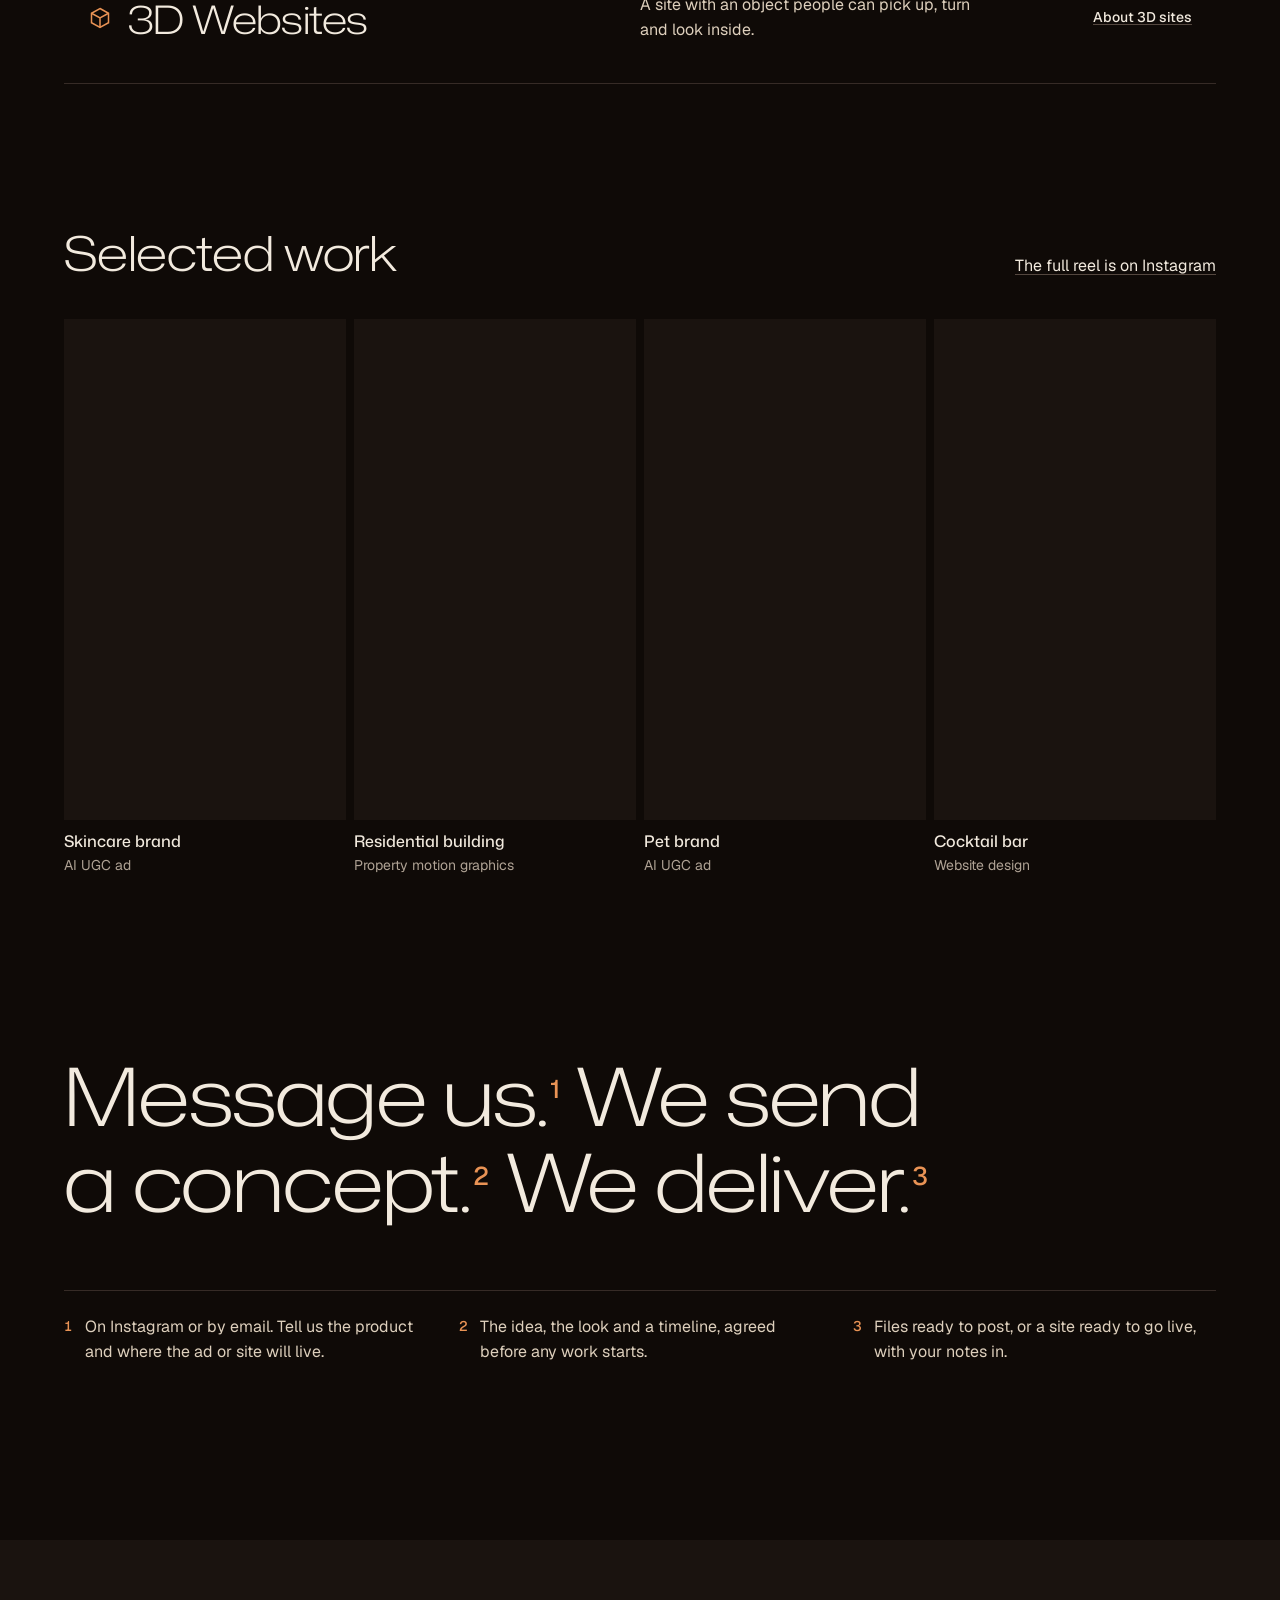
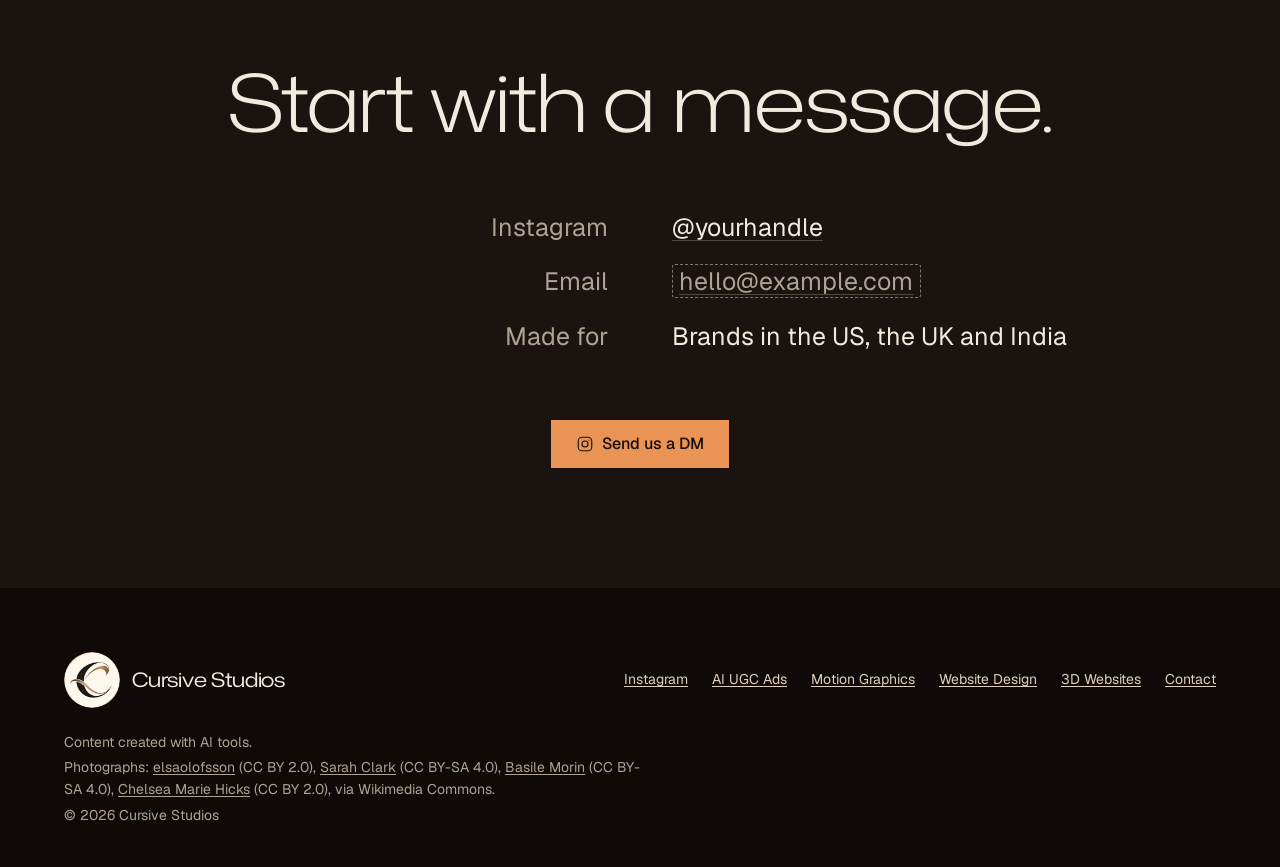
==== commit 951e35fe: "Contact page, search setup and quality pass - Contact page with Instagram DM, email and an enquiry f" ====
--- a/index.html
+++ b/index.html
@@ -3,15 +3,104 @@
 <head>
   <meta charset="utf-8">
   <meta name="viewport" content="width=device-width, initial-scale=1">
-  <title>Cursive Studios: AI video ads, motion graphics and websites</title>
-  <meta name="description" content="Cursive Studios makes AI UGC video ads, product and property motion graphics, business websites and 3D websites for small and mid-size brands.">
+  <title>Cursive Studios: AI UGC ads, motion graphics and website design</title>
+  <meta name="description" content="Cursive Studios makes AI UGC ads, product and property motion graphics, website design and 3D websites for small and mid-size brands in the US, UK and India.">
+  <link rel="canonical" href="https://cursivestudios.example/">
+  <meta property="og:type" content="website">
+  <meta property="og:site_name" content="Cursive Studios">
+  <meta property="og:title" content="Cursive Studios: AI UGC ads, motion graphics and website design">
+  <meta property="og:description" content="Cursive Studios makes AI UGC ads, product and property motion graphics, website design and 3D websites for small and mid-size brands in the US, UK and India.">
+  <meta property="og:url" content="https://cursivestudios.example/">
+  <meta property="og:image" content="https://cursivestudios.example/content/images/share/home.jpg">
+  <meta property="og:image:width" content="1200">
+  <meta property="og:image:height" content="630">
+  <meta property="og:image:alt" content="Cursive Studios: AI UGC ads, motion graphics and website design">
+  <meta name="twitter:card" content="summary_large_image">
+  <meta name="theme-color" content="#120d0b">
   <script>document.documentElement.classList.add('js');</script>
   <link rel="icon" href="favicon.ico" sizes="48x48">
   <link rel="icon" href="content/images/brand/favicon-32.png" type="image/png" sizes="32x32">
   <link rel="apple-touch-icon" href="apple-touch-icon.png">
-  <link rel="preconnect" href="https://fonts.googleapis.com">
-  <link rel="preconnect" href="https://fonts.gstatic.com" crossorigin>
+  <link rel="preload" href="fonts/mona-sans-latin.woff2" as="font" type="font/woff2" crossorigin>
+  <link rel="preload" href="fonts/geist-latin.woff2" as="font" type="font/woff2" crossorigin>
+  <link rel="stylesheet" href="css/settings.css">
+  <link rel="stylesheet" href="css/tokens.css">
+  <link rel="stylesheet" href="css/base.css">
   <link rel="stylesheet" href="css/main.css">
+  <script type="application/ld+json">
+{
+  "@context": "https://schema.org",
+  "@type": "Organization",
+  "@id": "https://cursivestudios.example/#studio",
+  "name": "Cursive Studios",
+  "url": "https://cursivestudios.example/",
+  "logo": "https://cursivestudios.example/content/images/brand/logo-badge-512.png",
+  "image": "https://cursivestudios.example/content/images/share/home.jpg",
+  "email": "hello@example.com",
+  "sameAs": [
+    "https://www.instagram.com/yourhandle/"
+  ],
+  "description": "Creative studio making AI UGC ads, motion graphics, website design and 3D websites for small and mid-size brands.",
+  "areaServed": [
+    {
+      "@type": "Country",
+      "name": "United States"
+    },
+    {
+      "@type": "Country",
+      "name": "United Kingdom"
+    },
+    {
+      "@type": "Country",
+      "name": "India"
+    }
+  ],
+  "knowsAbout": [
+    "AI UGC ads",
+    "Motion graphics",
+    "Website design",
+    "3D website design"
+  ],
+  "hasOfferCatalog": {
+    "@type": "OfferCatalog",
+    "name": "Services",
+    "itemListElement": [
+      {
+        "@type": "Offer",
+        "itemOffered": {
+          "@type": "Service",
+          "name": "AI UGC Ads",
+          "url": "https://cursivestudios.example/ai-ugc-ads"
+        }
+      },
+      {
+        "@type": "Offer",
+        "itemOffered": {
+          "@type": "Service",
+          "name": "Motion Graphics",
+          "url": "https://cursivestudios.example/motion-graphics"
+        }
+      },
+      {
+        "@type": "Offer",
+        "itemOffered": {
+          "@type": "Service",
+          "name": "Website Design",
+          "url": "https://cursivestudios.example/website-design"
+        }
+      },
+      {
+        "@type": "Offer",
+        "itemOffered": {
+          "@type": "Service",
+          "name": "3D Websites",
+          "url": "https://cursivestudios.example/3d-websites"
+        }
+      }
+    ]
+  }
+}
+  </script>
 </head>
 <body>
   <a class="skip" href="#main">Skip to content</a>
@@ -26,7 +115,7 @@
           <li><a class="nav__link" href="/motion-graphics">Motion Graphics</a></li>
           <li><a class="nav__link" href="/website-design">Website Design</a></li>
           <li><a class="nav__link" href="/3d-websites">3D Websites</a></li>
-          <li><a class="btn nav__cta" href="#contact">Contact</a></li>
+          <li><a class="btn nav__cta" href="/contact">Contact</a></li>
         </ul>
       </nav>
     </div>
@@ -58,7 +147,7 @@
     <section class="container section" id="services" aria-labelledby="services-title">
       <div class="section-head">
         <h2 id="services-title">What we make</h2>
-        <p>One of these, or a few together for a launch.</p>
+        <p>AI UGC ads, motion graphics, website design and 3D website design, alone or together for a launch.</p>
       </div>
       <ul class="index">
         <li class="index__row" data-reveal>
@@ -142,6 +231,10 @@
     </section>
   </main>
 
+  <aside class="dm-float-wrap" aria-label="Quick contact">
+    <a class="btn btn--primary dm-float" href="https://ig.me/m/yourhandle" data-instagram-dm><svg viewBox="0 0 24 24" fill="none" stroke="currentColor" stroke-width="1.5" aria-hidden="true"><rect x="3" y="3" width="18" height="18" rx="5"/><circle cx="12" cy="12" r="4"/><circle cx="17.25" cy="6.75" r="0.75" fill="currentColor" stroke="none"/></svg>DM us on Instagram</a>
+  </aside>
+
   <footer class="site-footer">
     <div class="container">
       <div class="site-footer__row">
@@ -152,6 +245,7 @@
           <li><a href="/motion-graphics">Motion Graphics</a></li>
           <li><a href="/website-design">Website Design</a></li>
           <li><a href="/3d-websites">3D Websites</a></li>
+          <li><a href="/contact">Contact</a></li>
         </ul>
       </div>
       <div class="site-footer__small">
--- a/css/settings.css
+++ b/css/settings.css
@@ -0,0 +1,51 @@
+/* Cursive Studios: site settings.
+   Change the colours and fonts here and the whole site follows.
+   Colours use OKLCH: lightness %, chroma (0 = grey, 0.1+ = vivid), hue angle (50 = espresso brown, 55 = copper).
+   Fonts: see the @font-face rules just below. */
+/* Fonts are hosted with the site (fonts/, SIL Open Font License). To change a font, replace these
+   files and the family names below; keep the two <link rel="preload"> lines in each page's <head> in step. */
+@font-face { font-family: "Mona Sans"; font-style: normal; font-weight: 300 500; font-stretch: 100% 125%; font-display: swap; src: url("../fonts/mona-sans-latin.woff2") format("woff2"); unicode-range: U+0000-00FF, U+0131, U+0152-0153, U+02BB-02BC, U+02C6, U+02DA, U+02DC, U+0304, U+0308, U+0329, U+2000-206F, U+20AC, U+2122, U+2191, U+2193, U+2212, U+2215, U+FEFF, U+FFFD; }
+@font-face { font-family: "Mona Sans"; font-style: normal; font-weight: 300 500; font-stretch: 100% 125%; font-display: swap; src: url("../fonts/mona-sans-latin-ext.woff2") format("woff2"); unicode-range: U+0100-02BA, U+02BD-02C5, U+02C7-02CC, U+02CE-02D7, U+02DD-02FF, U+0304, U+0308, U+0329, U+1D00-1DBF, U+1E00-1E9F, U+1EF2-1EFF, U+2020, U+20A0-20AB, U+20AD-20C4, U+2113, U+2C60-2C7F, U+A720-A7FF; }
+@font-face { font-family: "Geist"; font-style: normal; font-weight: 400 500; font-display: swap; src: url("../fonts/geist-latin.woff2") format("woff2"); unicode-range: U+0000-00FF, U+0131, U+0152-0153, U+02BB-02BC, U+02C6, U+02DA, U+02DC, U+0304, U+0308, U+0329, U+2000-206F, U+20AC, U+2122, U+2191, U+2193, U+2212, U+2215, U+FEFF, U+FFFD; }
+@font-face { font-family: "Geist"; font-style: normal; font-weight: 400 500; font-display: swap; src: url("../fonts/geist-latin-ext.woff2") format("woff2"); unicode-range: U+0100-02BA, U+02BD-02C5, U+02C7-02CC, U+02CE-02D7, U+02DD-02FF, U+0304, U+0308, U+0329, U+1D00-1DBF, U+1E00-1E9F, U+1EF2-1EFF, U+2020, U+20A0-20AB, U+20AD-20C4, U+2113, U+2C60-2C7F, U+A720-A7FF; }
+
+:root {
+  color-scheme: dark;
+
+  /* Fonts: headings, then body text */
+  --font-display: "Mona Sans", ui-sans-serif, system-ui, sans-serif;
+  --font-body: "Geist", ui-sans-serif, system-ui, sans-serif;
+  --display-weight: 300;      /* heading weight: light reads as premium */
+  --display-stretch: 125%;    /* heading width: 100% normal, 125% wide */
+  --tracking-display: -0.015em;
+
+  /* Backgrounds, darkest to lightest */
+  --color-paper: oklch(15% 0.012 50);
+  --color-paper-2: oklch(19.5% 0.014 50);
+  --color-paper-3: oklch(24% 0.016 50);
+
+  /* Text */
+  --color-ink: oklch(94% 0.018 80);
+  --color-ink-2: oklch(86% 0.03 75);
+  --color-muted: oklch(72% 0.025 70);
+
+  /* Lines */
+  --color-rule: oklch(30% 0.018 50);
+  --color-rule-2: oklch(41% 0.022 55);
+
+  /* Accent: the main button, link hovers, focus rings. Keep it rare. */
+  --color-accent: oklch(74% 0.13 55);
+  --color-accent-2: oklch(58% 0.12 50);
+  --color-accent-ink: oklch(17% 0.02 50);
+  --color-focus: oklch(80% 0.13 60);
+
+  /* Status */
+  --color-error: oklch(72% 0.15 27);
+  --color-success: oklch(76% 0.13 150);
+
+  /* Shape */
+  --radius-card: 0;
+  --radius-pill: 0;
+  --rule-hair: 1px;
+  --shadow-card: 0 24px 48px -24px oklch(6% 0.01 50 / 0.7);
+}
--- a/css/tokens.css
+++ b/css/tokens.css
@@ -0,0 +1,12 @@
+/* Layout scale: spacing, type sizes, motion, layers. Colours and fonts live in settings.css. */
+:root {
+  --space-3xs: 2px; --space-2xs: 4px; --space-xs: 8px; --space-sm: 12px; --space-md: 16px; --space-lg: 24px; --space-xl: 40px; --space-2xl: 64px; --space-3xl: 96px; --space-4xl: 144px;
+  --text-xs: 0.8125rem; --text-sm: 0.875rem; --text-md: 1rem; --text-lg: 1.25rem; --text-xl: 1.5625rem; --text-2xl: 1.953rem; --text-3xl: 2.441rem;
+  --text-display-s: clamp(2.25rem, 4vw + 0.5rem, 3.75rem); --text-display: clamp(2.75rem, 5vw + 1rem, 5.25rem);
+  --text-section: clamp(2rem, 2.5vw + 1rem, 3.5rem); --text-title: clamp(1.25rem, 0.75vw + 0.875rem, 1.625rem); --text-lead: clamp(1.125rem, 0.35vw + 1rem, 1.375rem);
+  --ease-out: cubic-bezier(0.16, 1, 0.3, 1); --ease-in: cubic-bezier(0.7, 0, 0.84, 0); --ease-in-out: cubic-bezier(0.65, 0, 0.35, 1);
+  --dur-micro: 120ms; --dur-short: 220ms; --dur-long: 420ms;
+  --container: 1440px; --gutter: 64px; --gap-columns: 32px; --section-gap-s: 120px; --section-gap: 144px; --section-gap-l: 176px;
+  --nav-h: 72px;
+  --z-base: 1; --z-raised: 10; --z-dropdown: 100; --z-sticky: 200; --z-sticky-nav: 300; --z-modal: 400; --z-toast: 500; --z-tooltip: 600;
+}
--- a/css/base.css
+++ b/css/base.css
@@ -0,0 +1,29 @@
+*, *::before, *::after { box-sizing: border-box; }
+html, body { overflow-x: clip; }
+html { scrollbar-color: var(--color-muted) var(--color-paper); scroll-padding-top: var(--space-3xl); }
+body { margin: 0; background: var(--color-paper); color: var(--color-ink); font-family: var(--font-body); font-size: var(--text-md); line-height: 1.55; -webkit-font-smoothing: antialiased; caret-color: var(--color-accent); }
+::selection { background: color-mix(in oklab, var(--color-accent) 22%, transparent); color: var(--color-ink); }
+:focus-visible { outline: 2px solid var(--color-focus); outline-offset: 2px; }
+a { color: inherit; text-decoration-thickness: 1px; text-underline-offset: 0.16em; }
+h1, h2, h3 { margin: 0; font-family: var(--font-display); font-weight: var(--display-weight, 700); font-synthesis: none; letter-spacing: var(--tracking-display); line-height: 1.05; overflow-wrap: break-word; min-width: 0; text-wrap: balance; }
+h1 { max-width: 20ch; font-size: var(--text-display); } h2 { max-width: 30ch; font-size: var(--text-section); } h3 { max-width: 40ch; font-size: var(--text-title); line-height: 1.2; }
+.lead { font-size: var(--text-lead); line-height: 1.45; max-width: 52ch; }
+p { margin: 0; text-wrap: pretty; }
+p:not([class]) { max-width: 65ch; }
+img, video { max-width: 100%; height: auto; display: block; }
+svg { display: block; }
+[hidden] { display: none !important; }
+button, input, select, textarea { font: inherit; }
+.container { width: 100%; max-width: var(--container); margin-inline: auto; padding-inline: var(--gutter); box-sizing: border-box; }
+.num, .figure, td.num { font-variant-numeric: tabular-nums; }
+.visually-hidden { position: absolute; width: 1px; height: 1px; overflow: hidden; clip-path: inset(50%); white-space: nowrap; }
+[data-slot] { position: relative; overflow: hidden; background: linear-gradient(160deg, var(--color-paper-2, var(--color-paper)), var(--color-paper-3, var(--color-paper))); }
+[data-slot] > img { position: absolute; inset: 0; width: 100%; height: 100%; object-fit: cover; z-index: 1; }
+[data-slot]:has(> img) > :not(img):not([data-keep]) { display: none !important; }
+@media (max-width: 60rem) { :root { --gutter: 24px; --section-gap-s: 80px; --section-gap: 96px; --section-gap-l: 120px; } }
+@media (max-width: 40rem) { :root { --gutter: 16px; --section-gap-s: 56px; --section-gap: 72px; --section-gap-l: 96px; --gap-columns: 16px; } }
+@media (prefers-reduced-motion: reduce) { *:not(.keep-motion), *:not(.keep-motion)::before, *:not(.keep-motion)::after { animation-duration: 0.01ms !important; animation-iteration-count: 1 !important; transition-duration: 0.01ms !important; scroll-behavior: auto !important; } }
+/* photographs: duotone paper ink-2 */
+[data-slot]:has(> img) { isolation: isolate; background: var(--color-ink-2); outline: 1px solid color-mix(in oklab, var(--color-ink) 8%, transparent); outline-offset: -1px; }
+[data-slot] > img { z-index: 0; filter: grayscale(1) contrast(1.08); mix-blend-mode: multiply; }
+[data-slot]:has(> img)::before { content: ""; position: absolute; inset: 0; z-index: 1; background: var(--color-paper); mix-blend-mode: lighten; pointer-events: none; }
--- a/css/main.css
+++ b/css/main.css
@@ -6,9 +6,6 @@
 /* answered: fonts, two families by request (Mona Sans display, Geist body) where the theme uses one
  */
 /* Hallmark · waive 81 · the four work frames hold library photos the render sandbox cannot fetch from the photo host · they load in a normal browser and the studio's own work replaces them */
-@import url("./settings.css");
-@import url("./tokens.css");
-@import url("./base.css");
 
 body { font-family: var(--font-body); }
 h1, h2 { font-weight: var(--display-weight); font-stretch: var(--display-stretch); line-height: 1.04; }
@@ -115,6 +112,15 @@
 .credits .btn { margin-inline: auto; }
 .fill { padding: 0 0.25em; border: 1px dashed color-mix(in oklch, var(--color-muted) 70%, transparent); border-radius: 3px; color: var(--color-muted); -webkit-box-decoration-break: clone; box-decoration-break: clone; }
 
+/* Floating "DM us on Instagram" on phones and tablets; hidden on desktop and while the page's own contact block is on screen */
+.dm-float { display: none; }
+@media (max-width: 60rem) {
+  .dm-float { position: fixed; right: var(--space-md); bottom: calc(var(--space-md) + env(safe-area-inset-bottom, 0px)); z-index: var(--z-sticky); display: inline-flex; box-shadow: var(--shadow-card); transition: opacity var(--dur-short) var(--ease-out), transform var(--dur-short) var(--ease-out); }
+  .dm-float.is-away { opacity: 0; transform: translateY(12px); pointer-events: none; }
+  body { padding-bottom: calc(80px + env(safe-area-inset-bottom, 0px)); }
+}
+@media (prefers-reduced-motion: reduce) { .dm-float { transition: none; } }
+
 /* Videos: no long-press save menu on phones */
 video { -webkit-touch-callout: none; -webkit-user-select: none; user-select: none; }
 
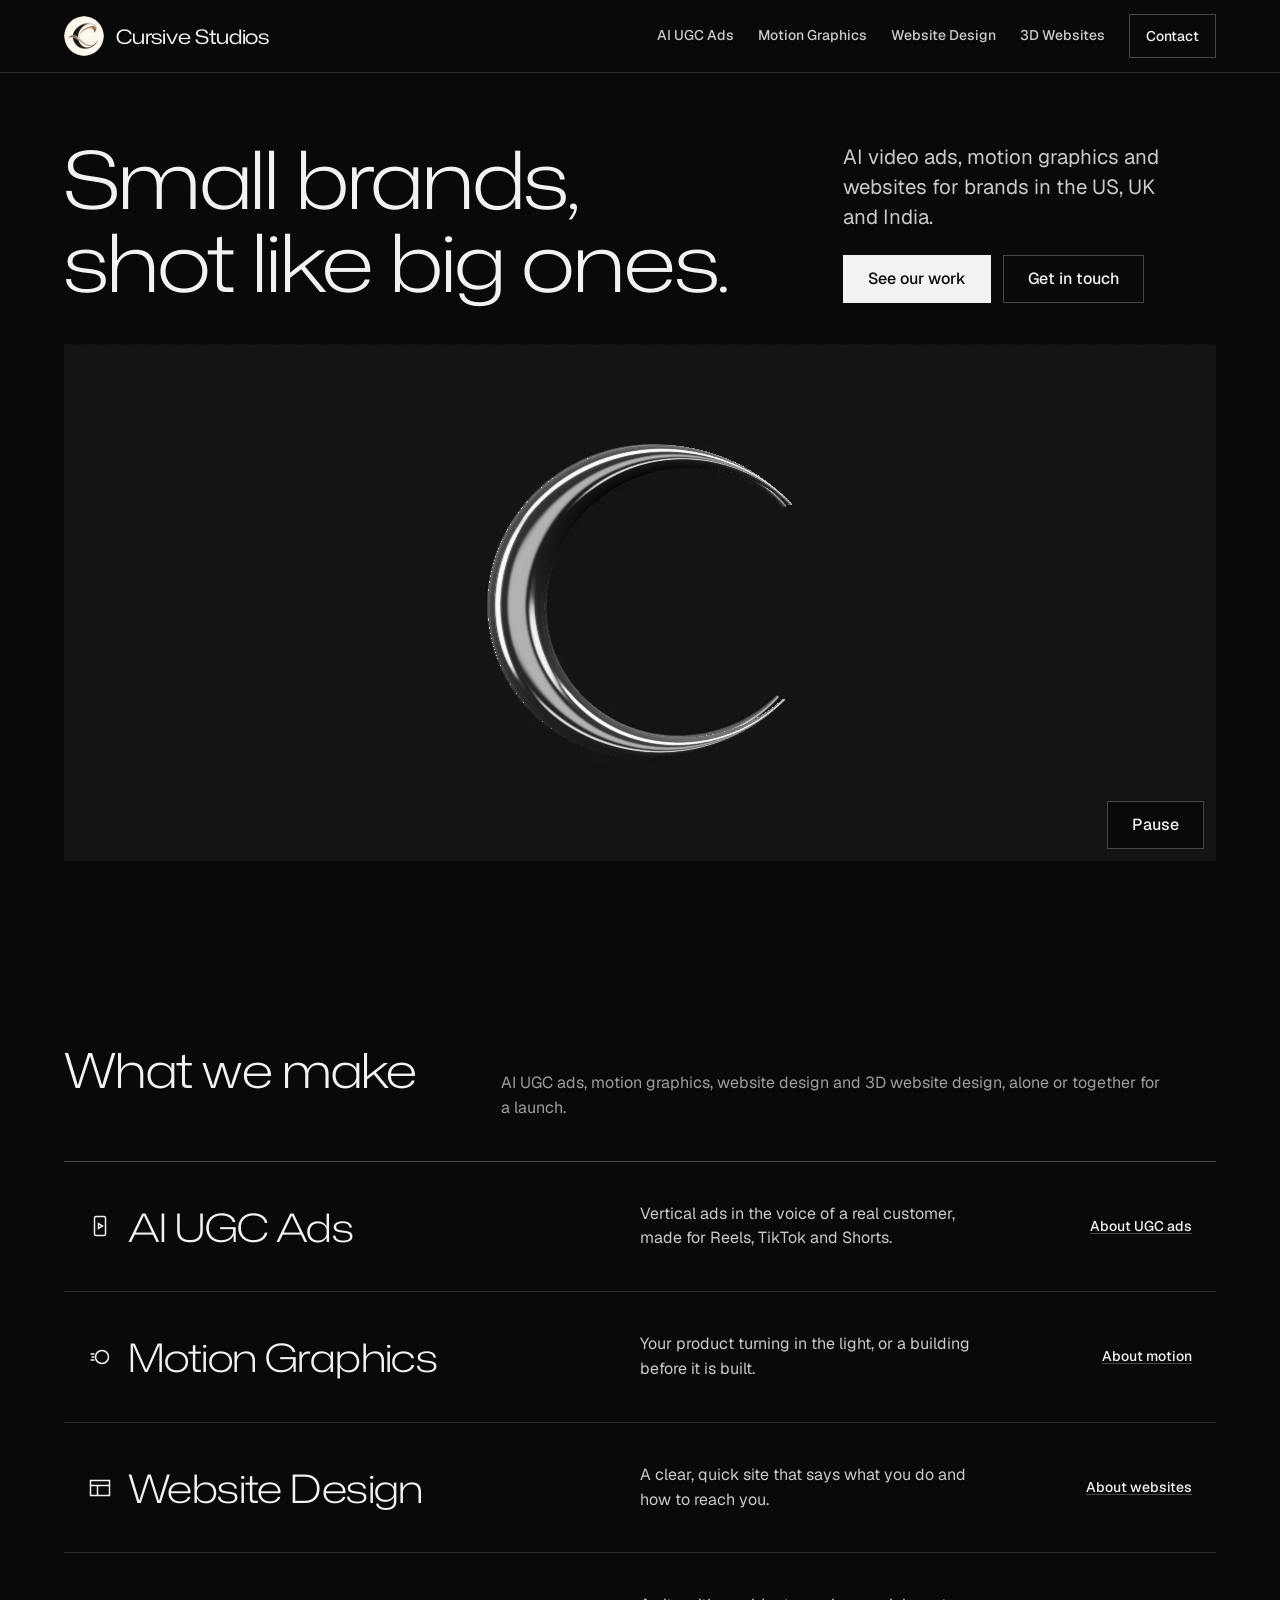
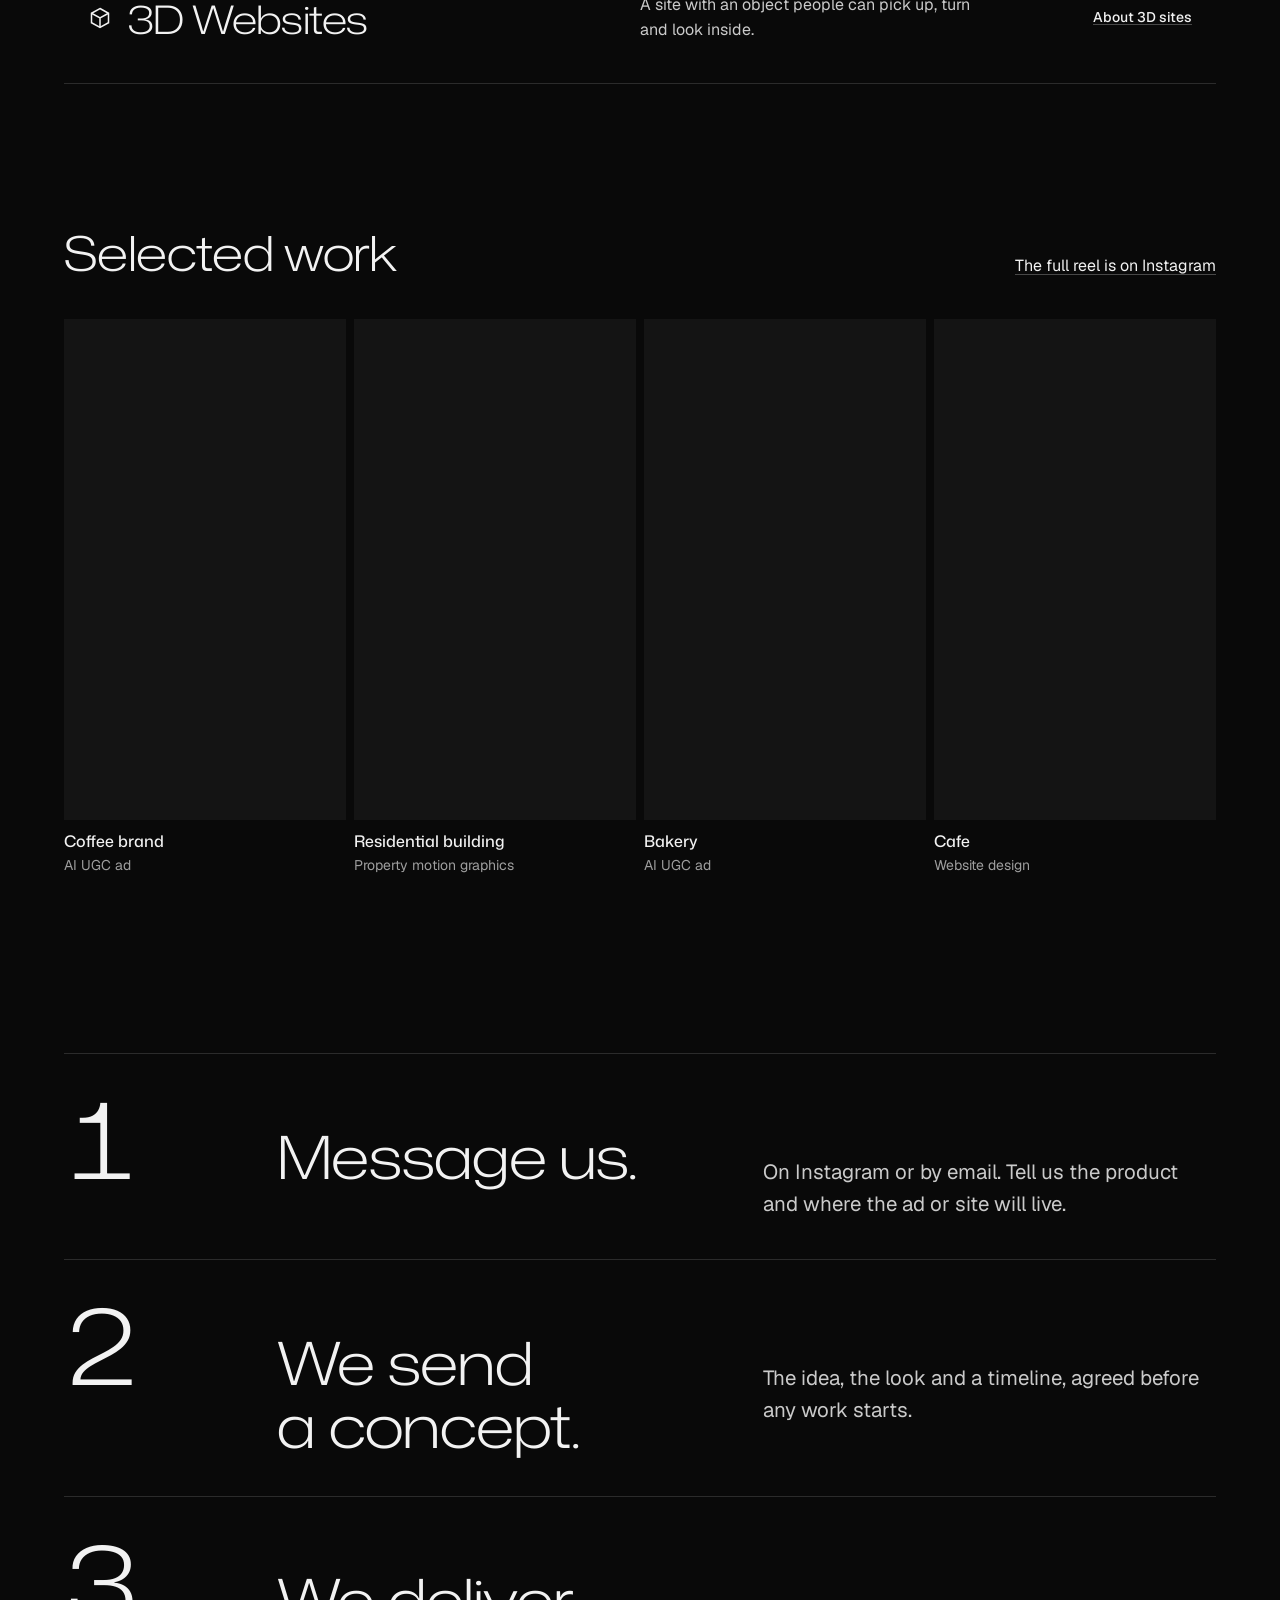
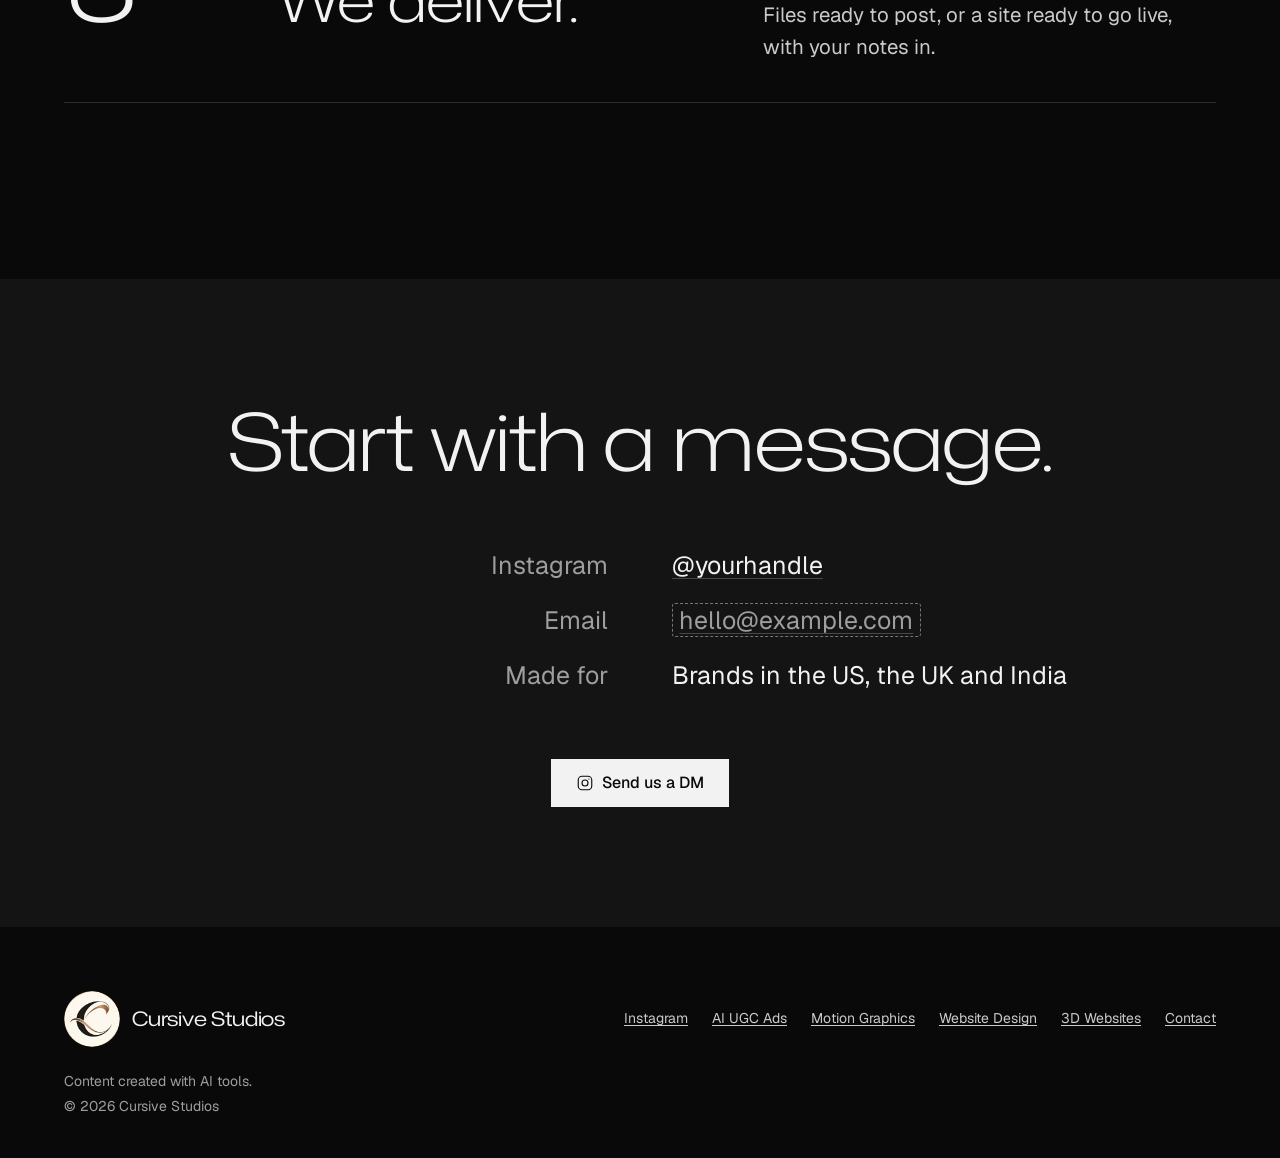
==== commit 32564ea3: "Black and white theme, chrome C hero, stacked steps, credits off the footer - Colours: pure greys wi" ====
--- a/index.html
+++ b/index.html
@@ -16,7 +16,7 @@
   <meta property="og:image:height" content="630">
   <meta property="og:image:alt" content="Cursive Studios: AI UGC ads, motion graphics and website design">
   <meta name="twitter:card" content="summary_large_image">
-  <meta name="theme-color" content="#120d0b">
+  <meta name="theme-color" content="#090909">
   <script>document.documentElement.classList.add('js');</script>
   <link rel="icon" href="favicon.ico" sizes="48x48">
   <link rel="icon" href="content/images/brand/favicon-32.png" type="image/png" sizes="32x32">
@@ -133,12 +133,12 @@
           </div>
         </div>
       </div>
-      <!-- 3D hero: js/three/ribbon.js draws the copper ribbon into this frame once the page is idle.
+      <!-- 3D hero: js/three/chrome.js draws the chrome C into this frame once the page is idle.
            The still below shows first, and stays for reduced motion, data saver or no WebGL. -->
       <figure class="hero__frame" id="hero-3d">
         <picture>
-          <source srcset="content/images/hero-ribbon-1600.webp 1600w, content/images/hero-ribbon-960.webp 960w" sizes="100vw" type="image/webp">
-          <img class="hero__still" src="content/images/hero-ribbon-1600.jpg" width="1600" height="670" alt="A copper line looping through dark space like handwriting" fetchpriority="high">
+          <source srcset="content/images/hero-chrome-1600.webp 1600w, content/images/hero-chrome-960.webp 960w" sizes="100vw" type="image/webp">
+          <img class="hero__still" src="content/images/hero-chrome-1600.jpg" width="1600" height="670" alt="A polished chrome letter C, drawn like a pen stroke, under soft studio light" fetchpriority="high">
         </picture>
         <button class="btn btn--small hero__motion" type="button" aria-pressed="false" data-motion-toggle hidden>Pause</button>
       </figure>
@@ -180,23 +180,23 @@
       </div>
       <ul class="work" data-work>
         <li class="work__item" data-reveal>
-          <figure class="work__media" data-slot="work-1"><img src="https://upload.wikimedia.org/wikipedia/commons/thumb/8/81/Woman_taking_a_dropper_of_CBD_oil.jpg/960px-Woman_taking_a_dropper_of_CBD_oil.jpg" width="960" height="640" loading="lazy" alt="A hand squeezing a glass dropper over a small amber bottle" style="object-position: 45% 50%"></figure>
-          <h3 class="work__title">Skincare brand</h3>
+          <figure class="work__media" data-slot="work-1"><img src="https://upload.wikimedia.org/wikipedia/commons/thumb/2/24/Espresso_Coffee_01.jpg/960px-Espresso_Coffee_01.jpg" width="960" height="640" loading="lazy" alt="A cup of espresso with crema on a black saucer, seen from above" style="object-position: 50% 50%"></figure>
+          <h3 class="work__title">Coffee brand</h3>
           <p class="work__meta">AI UGC ad</p>
         </li>
         <li class="work__item" data-reveal>
-          <figure class="work__media" data-slot="work-2"><img src="https://upload.wikimedia.org/wikipedia/commons/thumb/4/4b/Crest_kitchenette_motel_stairwell.jpg/960px-Crest_kitchenette_motel_stairwell.jpg" width="960" height="1377" loading="lazy" alt="A lit concrete stairwell glowing inside a dark building at night" style="object-position: 55% 50%"></figure>
+          <figure class="work__media" data-slot="work-2"><img src="https://upload.wikimedia.org/wikipedia/commons/thumb/9/95/Staircase_of_the_BGK_Building_%2826620981474%29.jpg/960px-Staircase_of_the_BGK_Building_%2826620981474%29.jpg" width="960" height="540" loading="lazy" alt="White stair edges in a dark stairwell beside a round glowing wall lamp" style="object-position: 35% 50%"></figure>
           <h3 class="work__title">Residential building</h3>
           <p class="work__meta">Property motion graphics</p>
         </li>
         <li class="work__item" data-reveal>
-          <figure class="work__media" data-slot="work-3"><img src="https://upload.wikimedia.org/wikipedia/commons/thumb/3/37/Liver_yellow_dog_in_the_water_looking_at_viewer_at_golden_hour_in_Don_Det_Laos.jpg/960px-Liver_yellow_dog_in_the_water_looking_at_viewer_at_golden_hour_in_Don_Det_Laos.jpg" width="960" height="720" loading="lazy" alt="A ginger dog swimming in dark water, looking at the camera" style="object-position: 60% 45%"></figure>
-          <h3 class="work__title">Pet brand</h3>
+          <figure class="work__media" data-slot="work-3"><img src="https://upload.wikimedia.org/wikipedia/commons/thumb/d/df/Castella_002.jpg/960px-Castella_002.jpg" width="960" height="638" loading="lazy" alt="Slices of sponge cake beside a glass of tea on a dark table" style="object-position: 50% 50%"></figure>
+          <h3 class="work__title">Bakery</h3>
           <p class="work__meta">AI UGC ad</p>
         </li>
         <li class="work__item" data-reveal>
-          <figure class="work__media" data-slot="work-4"><img src="https://upload.wikimedia.org/wikipedia/commons/thumb/5/51/Cure_cocktail_bar_New_Orleans_2011.jpg/960px-Cure_cocktail_bar_New_Orleans_2011.jpg" width="960" height="640" loading="lazy" alt="A dim cocktail bar with lit bottle shelves up to the ceiling" style="object-position: 30% 50%"></figure>
-          <h3 class="work__title">Cocktail bar</h3>
+          <figure class="work__media" data-slot="work-4"><img src="https://upload.wikimedia.org/wikipedia/commons/thumb/9/90/Vault_Caf%C3%A9_Central_Vienna_Wien.jpg/960px-Vault_Caf%C3%A9_Central_Vienna_Wien.jpg" width="960" height="647" loading="lazy" alt="A vaulted cafe ceiling with painted ribs and globe lamps hanging low" style="object-position: 50% 40%"></figure>
+          <h3 class="work__title">Cafe</h3>
           <p class="work__meta">Website design</p>
         </li>
       </ul>
@@ -204,11 +204,22 @@
 
     <section class="container process" id="how" aria-labelledby="how-title">
       <h2 id="how-title" class="visually-hidden">How it works</h2>
-      <p class="process__line">Message us.<sup>1</sup> We send a concept.<sup>2</sup> We deliver.<sup>3</sup></p>
-      <ol class="notes">
-        <li><p>On Instagram or by email. Tell us the product and where the ad or site will live.</p></li>
-        <li><p>The idea, the look and a timeline, agreed before any work starts.</p></li>
-        <li><p>Files ready to post, or a site ready to go live, with your notes in.</p></li>
+      <ol class="steps">
+        <li class="step" data-reveal>
+          <span class="step__num" aria-hidden="true">1</span>
+          <h3 class="step__title">Message us.</h3>
+          <p class="step__text">On Instagram or by email. Tell us the product and where the ad or site will live.</p>
+        </li>
+        <li class="step" data-reveal>
+          <span class="step__num" aria-hidden="true">2</span>
+          <h3 class="step__title">We send a concept.</h3>
+          <p class="step__text">The idea, the look and a timeline, agreed before any work starts.</p>
+        </li>
+        <li class="step" data-reveal>
+          <span class="step__num" aria-hidden="true">3</span>
+          <h3 class="step__title">We deliver.</h3>
+          <p class="step__text">Files ready to post, or a site ready to go live, with your notes in.</p>
+        </li>
       </ol>
     </section>
 
@@ -250,7 +261,7 @@
       </div>
       <div class="site-footer__small">
         <p>Content created with AI tools.</p>
-        <p data-credits>Photographs: <a href="https://commons.wikimedia.org/wiki/File:Woman_taking_a_dropper_of_CBD_oil.jpg">elsaolofsson</a> (CC BY 2.0), <a href="https://commons.wikimedia.org/wiki/File:Crest_kitchenette_motel_stairwell.jpg">Sarah Clark</a> (CC BY-SA 4.0), <a href="https://commons.wikimedia.org/wiki/File:Liver_yellow_dog_in_the_water_looking_at_viewer_at_golden_hour_in_Don_Det_Laos.jpg">Basile Morin</a> (CC BY-SA 4.0), <a href="https://commons.wikimedia.org/wiki/File:Cure_cocktail_bar_New_Orleans_2011.jpg">Chelsea Marie Hicks</a> (CC BY 2.0), via Wikimedia Commons.</p>
+        <p data-credits hidden><a href="/credits">Image credits</a></p>
         <p>&copy; <span data-year>2026</span> Cursive Studios</p>
       </div>
     </div>
@@ -261,7 +272,7 @@
     import { reducedMotion, tier, whenIdle } from './js/three/support.js';
     const el = document.getElementById('hero-3d');
     const level = tier();
-    if (el && level !== 'none' && !reducedMotion()) whenIdle(() => import('./js/three/ribbon.js').then((m) => m.mount(el, { tier: level })).catch(() => {}));
+    if (el && level !== 'none' && !reducedMotion()) whenIdle(() => import('./js/three/chrome.js').then((m) => m.mount(el, { tier: level })).catch(() => {}));
   </script>
   <script>window.hallmarkSlots = (m) => { for (const [k, v] of Object.entries(m)) { const s = document.querySelector(`[data-slot="${k}"]`); if (!s) continue; const im = new Image(); im.src = typeof v === 'string' ? v : v.src; im.alt = (typeof v === 'object' && v.alt) || s.dataset.alt || ''; s.querySelectorAll(':scope > img').forEach((o) => o.remove()); s.prepend(im); } };
 document.querySelectorAll('[data-slot] img').forEach((i) => { if (i.complete && !i.naturalWidth) i.remove(); else i.addEventListener('error', () => i.remove(), { once: true }); });</script>
--- a/css/settings.css
+++ b/css/settings.css
@@ -1,6 +1,6 @@
 /* Cursive Studios: site settings.
    Change the colours and fonts here and the whole site follows.
-   Colours use OKLCH: lightness %, chroma (0 = grey, 0.1+ = vivid), hue angle (50 = espresso brown, 55 = copper).
+   Colours use OKLCH: lightness %, chroma (0 = grey, 0.1+ = vivid), hue angle. The site is black and white: every colour below has chroma 0 except the two status colours.
    Fonts: see the @font-face rules just below. */
 /* Fonts are hosted with the site (fonts/, SIL Open Font License). To change a font, replace these
    files and the family names below; keep the two <link rel="preload"> lines in each page's <head> in step. */
@@ -20,24 +20,24 @@
   --tracking-display: -0.015em;
 
   /* Backgrounds, darkest to lightest */
-  --color-paper: oklch(15% 0.012 50);
-  --color-paper-2: oklch(19.5% 0.014 50);
-  --color-paper-3: oklch(24% 0.016 50);
+  --color-paper: oklch(14% 0 0);
+  --color-paper-2: oklch(19% 0 0);
+  --color-paper-3: oklch(24% 0 0);
 
   /* Text */
-  --color-ink: oklch(94% 0.018 80);
-  --color-ink-2: oklch(86% 0.03 75);
-  --color-muted: oklch(72% 0.025 70);
+  --color-ink: oklch(96% 0 0);
+  --color-ink-2: oklch(84% 0 0);
+  --color-muted: oklch(70% 0 0);
 
   /* Lines */
-  --color-rule: oklch(30% 0.018 50);
-  --color-rule-2: oklch(41% 0.022 55);
+  --color-rule: oklch(29% 0 0);
+  --color-rule-2: oklch(40% 0 0);
 
-  /* Accent: the main button, link hovers, focus rings. Keep it rare. */
-  --color-accent: oklch(74% 0.13 55);
-  --color-accent-2: oklch(58% 0.12 50);
-  --color-accent-ink: oklch(17% 0.02 50);
-  --color-focus: oklch(80% 0.13 60);
+  /* Accent: the main button, link hovers, focus rings. White on black. Keep it rare. */
+  --color-accent: oklch(96% 0 0);
+  --color-accent-2: oklch(62% 0 0);
+  --color-accent-ink: oklch(14% 0 0);
+  --color-focus: oklch(96% 0 0);
 
   /* Status */
   --color-error: oklch(72% 0.15 27);
@@ -47,5 +47,5 @@
   --radius-card: 0;
   --radius-pill: 0;
   --rule-hair: 1px;
-  --shadow-card: 0 24px 48px -24px oklch(6% 0.01 50 / 0.7);
+  --shadow-card: 0 24px 48px -24px oklch(4% 0 0 / 0.7);
 }
--- a/css/main.css
+++ b/css/main.css
@@ -1,11 +1,12 @@
-/* Hallmark · shape: Studio Index (the user's section order) · genre: atmospheric · theme: Midnight recoloured warm by request: espresso ground, ivory ink, one copper signal (deal 1/3, seed cursive-studios-portfolio-ugc-b0be·866efbe2·2026-11-18·r0) · job: hire · draw: 12e67a (shape and nav swapped for the brief's order and five destinations)
- * hero: Banner over a letterboxed stage (title card above a 2.39:1 frame holding the live copper ribbon, js/three/ribbon.js, with a still fallback) · nav: edge-aligned, wordmark and five links, menu under 60rem · footer: colophon · imagery: photographs (library stand-ins in duotone, slots for the studio's own work) · signature: the page cut like a film, a letterboxed opening and an end-credits close
- * axes: dark/grotesk-sans/warm · posture: committed · contrast: pass · fold: pass · v2.0.0 */
-/* answered: motion, a scroll fade-and-rise on service rows and gallery items and the live hero ribbon, both by request; the theme's own motion is one settle */
-/* Hallmark · pre-emit critique: P4 H4 E4 S4 R4 V4 · weakest: S, the work row still holds stand-ins; the services are an index not icon cards, the process is one sentence with footnotes, and the contact is an end-credits roll */
+/* Hallmark · shape: Studio Index (the user's section order) · genre: atmospheric · theme: Midnight in black and white by request: near-black ground, white ink, white as the one signal (the logo keeps its copper, by request) (deal 1/3, seed cursive-studios-portfolio-ugc-b0be·866efbe2·2026-11-18·r0) · job: hire · draw: 12e67a (shape and nav swapped for the brief's order and five destinations)
+ * hero: Banner over a letterboxed stage (title card above a 2.39:1 frame holding a live chrome letter C, js/three/chrome.js, with a still fallback) · nav: edge-aligned, wordmark and five links, menu under 60rem · footer: colophon · imagery: photographs (library stand-ins in duotone, slots for the studio's own work) · signature: the page cut like a film, a letterboxed opening and an end-credits close
+ * axes: dark/grotesk-sans/neutral · posture: committed · contrast: pass · fold: pass · v2.0.0 */
+/* answered: motion, a scroll fade-and-rise on service rows and gallery items and the live chrome C in the hero, both by request; the theme's own motion is one settle */
+/* Hallmark · pre-emit critique: P4 H4 E4 S4 R4 V4 · weakest: S, the work row still holds stand-ins; the services are an index not icon cards, the process is three stacked steps led by big numbers, and the contact is an end-credits roll */
 /* answered: fonts, two families by request (Mona Sans display, Geist body) where the theme uses one
  */
 /* Hallmark · waive 81 · the four work frames hold library photos the render sandbox cannot fetch from the photo host · they load in a normal browser and the studio's own work replaces them */
+/* Hallmark · waive 22 · every neutral is a pure grey, chroma 0 · the owner asked for a black and white site; the logo is the one thing with colour */
 
 body { font-family: var(--font-body); }
 h1, h2 { font-weight: var(--display-weight); font-stretch: var(--display-stretch); line-height: 1.04; }
@@ -94,14 +95,24 @@
 .work__title { font-size: var(--text-md); font-weight: 500; }
 .work__meta { font-size: var(--text-sm); color: var(--color-muted); }
 
-/* How it works: one sentence, three footnotes */
+/* How it works: three steps, one under another, each led by a big number */
 .process { padding-top: var(--section-gap-l); }
-.process__line { max-width: 22ch; font-family: var(--font-display); font-weight: 300; font-stretch: 125%; font-size: var(--text-display); letter-spacing: var(--tracking-display); line-height: 1.08; text-wrap: balance; overflow-wrap: break-word; min-width: 0; }
-.process__line sup { font-family: var(--font-body); font-stretch: 100%; font-weight: 500; font-size: 0.32em; vertical-align: super; line-height: 0; margin-left: 0.08em; color: var(--color-accent); }
-.notes { display: grid; grid-template-columns: repeat(3, minmax(0, 1fr)); gap: var(--gap-columns); margin: var(--space-2xl) 0 0; padding: var(--space-lg) 0 0; list-style: none; border-top: var(--rule-hair) solid var(--color-rule); counter-reset: note; }
-.notes li { counter-increment: note; display: grid; grid-template-columns: auto minmax(0, 1fr); gap: var(--space-sm); color: var(--color-ink-2); }
-.notes li::before { content: counter(note); font-size: var(--text-sm); font-weight: 500; color: var(--color-accent); line-height: 1.7; font-variant-numeric: tabular-nums; }
-.notes p { max-width: 34ch; }
+
+.steps { margin: 0; padding: 0; list-style: none; border-top: var(--rule-hair) solid var(--color-rule); }
+.step { display: grid; grid-template-columns: minmax(0, 2fr) minmax(0, 5fr) minmax(0, 5fr); gap: var(--space-md) var(--gap-columns); align-items: baseline; padding-block: var(--space-xl); border-bottom: var(--rule-hair) solid var(--color-rule); }
+.step__num { font-family: var(--font-display); font-weight: 300; font-stretch: 125%; font-size: clamp(4rem, 7vw + 1rem, 8.5rem); line-height: 0.85; letter-spacing: -0.04em; font-variant-numeric: tabular-nums; color: var(--color-ink); }
+.step__title { max-width: 14ch; font-family: var(--font-display); font-weight: 300; font-stretch: 125%; font-size: var(--text-display-s); letter-spacing: var(--tracking-display); line-height: 1.05; }
+.step__text { max-width: 36ch; color: var(--color-ink-2); font-size: var(--text-lead); }
+
+/* Image credits page: one group per page, one picture per row */
+.credit-page { padding-block: var(--space-2xl) var(--section-gap-s); }
+.credit-groups { display: grid; gap: var(--section-gap-s); }
+.credit-group { display: grid; grid-template-columns: minmax(0, 4fr) minmax(0, 8fr); gap: var(--space-md) var(--gap-columns); align-items: start; }
+.credit-group h3 { font-family: var(--font-display); font-weight: 300; font-stretch: 125%; font-size: var(--text-2xl); }
+.credit-list { margin: 0; padding: 0; list-style: none; border-top: var(--rule-hair) solid var(--color-rule); }
+.credit-list li { display: flex; flex-wrap: wrap; justify-content: space-between; gap: var(--space-2xs) var(--space-lg); padding-block: var(--space-md); border-bottom: var(--rule-hair) solid var(--color-rule); color: var(--color-muted); font-size: var(--text-sm); }
+.credit-list a { color: var(--color-ink); font-size: var(--text-md); }
+@media (max-width: 60rem) { .credit-group { grid-template-columns: minmax(0, 1fr); } }
 
 /* Contact: end credits */
 .credits { margin-top: var(--section-gap-l); padding-block: var(--section-gap-s); background: var(--color-paper-2); color: var(--color-ink); text-align: center; }
@@ -148,7 +159,8 @@
   .index__row { grid-template-columns: minmax(0, 1fr); padding-inline: 0; }
   .index__link { justify-self: start; }
   .work { grid-template-columns: repeat(2, minmax(0, 1fr)); row-gap: var(--space-lg); }
-  .notes { grid-template-columns: minmax(0, 1fr); }
+  .step { grid-template-columns: auto minmax(0, 1fr); column-gap: var(--space-lg); }
+  .step__num { grid-row: span 2; min-width: 1.1ch; }
 }
 @media (max-width: 40rem) {
   .actions .btn { flex: 1 1 auto; justify-content: center; }
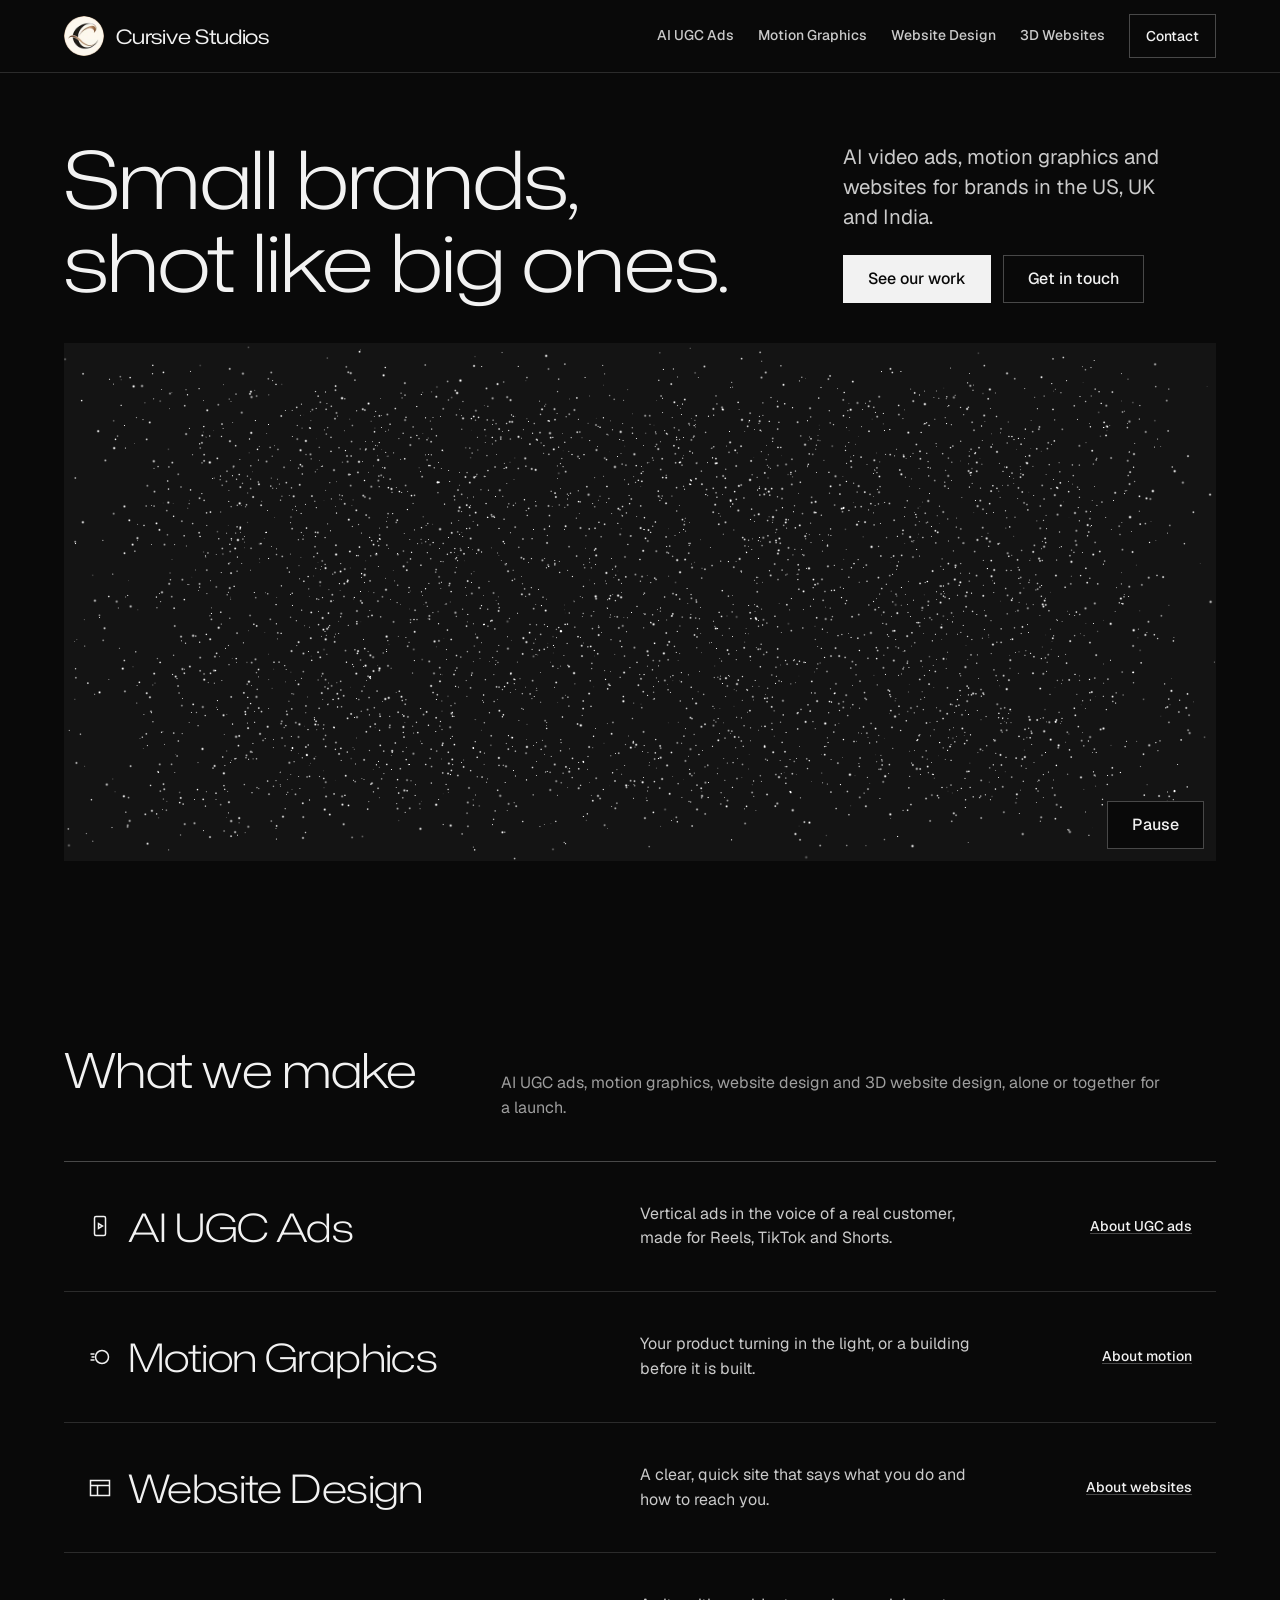
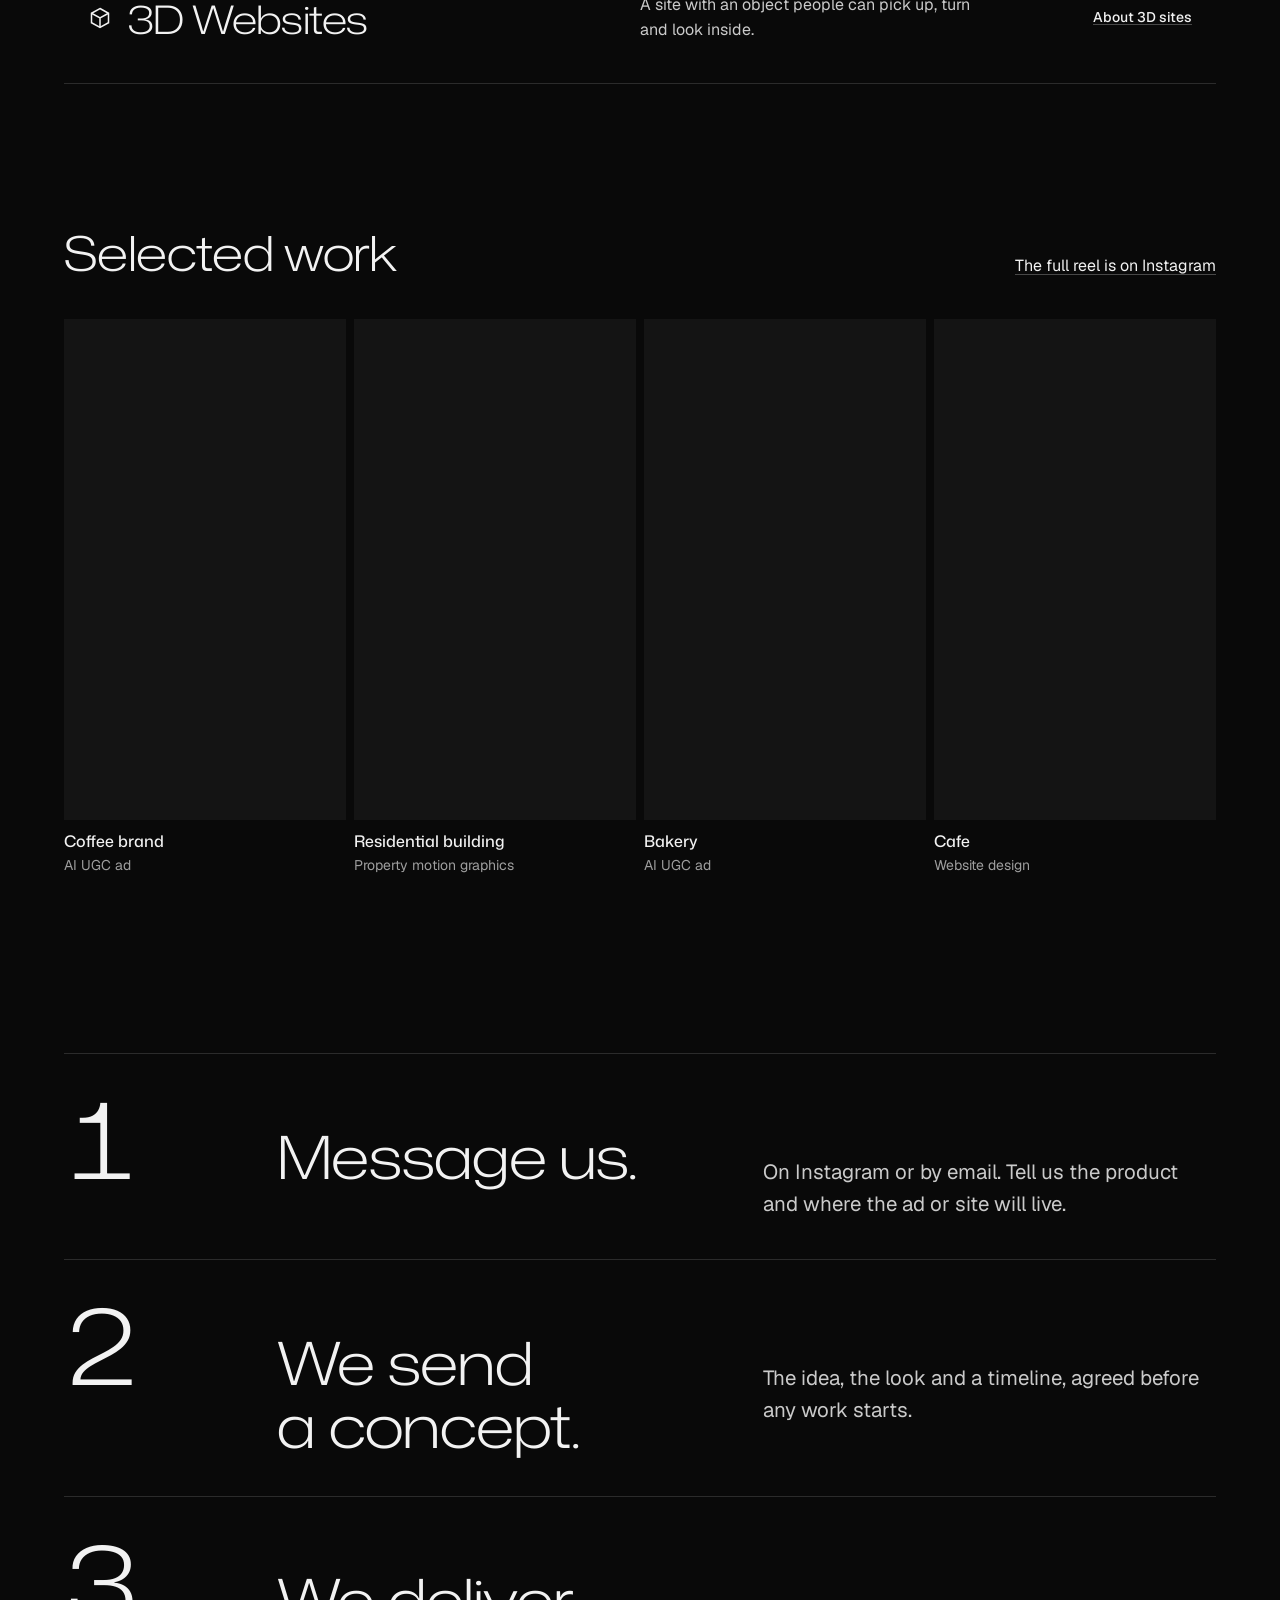
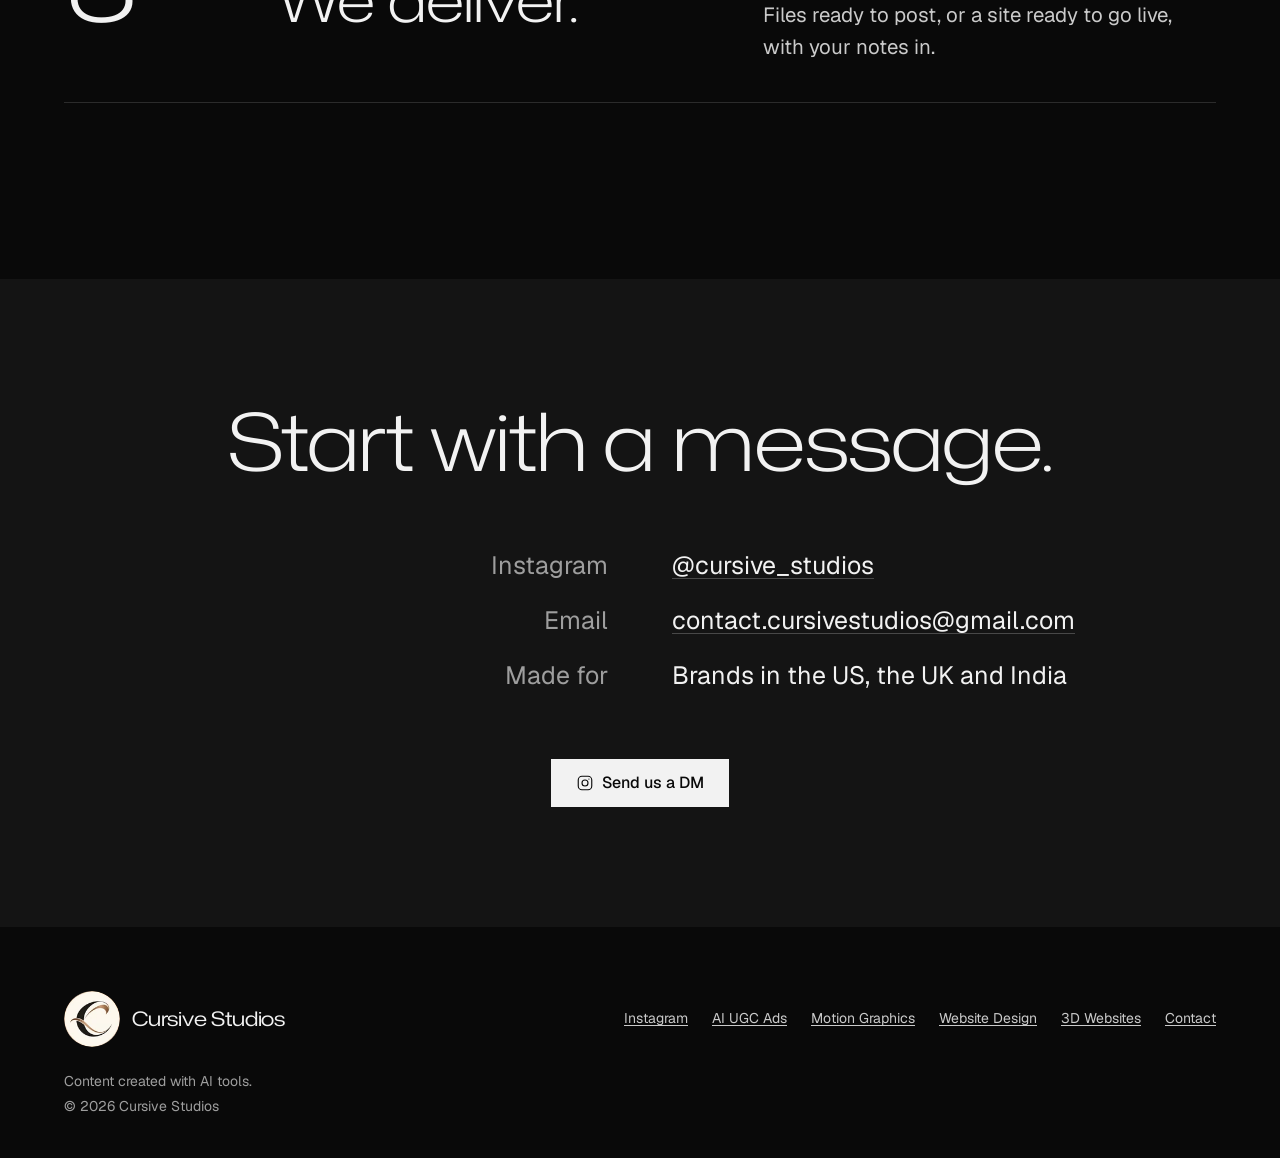
==== commit c507d988: "Particle hero that forms the C and each service; real Instagram and email Co-Authored-By: Claude Opu" ====
--- a/index.html
+++ b/index.html
@@ -36,9 +36,9 @@
   "url": "https://cursivestudios.example/",
   "logo": "https://cursivestudios.example/content/images/brand/logo-badge-512.png",
   "image": "https://cursivestudios.example/content/images/share/home.jpg",
-  "email": "hello@example.com",
+  "email": "contact.cursivestudios@gmail.com",
   "sameAs": [
-    "https://www.instagram.com/yourhandle/"
+    "https://www.instagram.com/cursive_studios/"
   ],
   "description": "Creative studio making AI UGC ads, motion graphics, website design and 3D websites for small and mid-size brands.",
   "areaServed": [
@@ -133,12 +133,12 @@
           </div>
         </div>
       </div>
-      <!-- 3D hero: js/three/chrome.js draws the chrome C into this frame once the page is idle.
+      <!-- 3D hero: js/three/particles.js draws points of light that form the C, then each service, once the page is idle.
            The still below shows first, and stays for reduced motion, data saver or no WebGL. -->
       <figure class="hero__frame" id="hero-3d">
         <picture>
-          <source srcset="content/images/hero-chrome-1600.webp 1600w, content/images/hero-chrome-960.webp 960w" sizes="100vw" type="image/webp">
-          <img class="hero__still" src="content/images/hero-chrome-1600.jpg" width="1600" height="670" alt="A polished chrome letter C, drawn like a pen stroke, under soft studio light" fetchpriority="high">
+          <source srcset="content/images/hero-particles-1600.webp 1600w, content/images/hero-particles-960.webp 960w" sizes="100vw" type="image/webp">
+          <img class="hero__still" src="content/images/hero-particles-1600.jpg" width="1600" height="670" alt="The letter C made of thousands of small points of light on a dark stage" fetchpriority="high">
         </picture>
         <button class="btn btn--small hero__motion" type="button" aria-pressed="false" data-motion-toggle hidden>Pause</button>
       </figure>
@@ -176,7 +176,7 @@
     <section class="container section" id="work" aria-labelledby="work-title">
       <div class="section-head">
         <h2 id="work-title">Selected work</h2>
-        <a class="link" href="https://www.instagram.com/yourhandle/" data-instagram-link>The full reel is on Instagram</a>
+        <a class="link" href="https://www.instagram.com/cursive_studios/" data-instagram-link>The full reel is on Instagram</a>
       </div>
       <ul class="work" data-work>
         <li class="work__item" data-reveal>
@@ -228,13 +228,13 @@
         <h2 id="contact-title">Start with a message.</h2>
         <dl class="roll">
           <dt>Instagram</dt>
-          <dd><a class="link" href="https://www.instagram.com/yourhandle/" data-instagram-link><span data-instagram-text>@yourhandle</span></a></dd>
+          <dd><a class="link" href="https://www.instagram.com/cursive_studios/" data-instagram-link><span data-instagram-text>@cursive_studios</span></a></dd>
           <dt>Email</dt>
-          <dd><a class="link" href="mailto:hello@example.com" data-email><span class="fill" data-email-text>hello@example.com</span></a></dd>
+          <dd><a class="link" href="mailto:contact.cursivestudios@gmail.com" data-email><span data-email-text>contact.cursivestudios@gmail.com</span></a></dd>
           <dt>Made for</dt>
           <dd>Brands in the US, the UK and India</dd>
         </dl>
-        <a class="btn btn--primary" href="https://ig.me/m/yourhandle" data-instagram-dm>
+        <a class="btn btn--primary" href="https://ig.me/m/cursive_studios" data-instagram-dm>
           <svg viewBox="0 0 24 24" fill="none" stroke="currentColor" stroke-width="1.5" aria-hidden="true"><rect x="3" y="3" width="18" height="18" rx="5"/><circle cx="12" cy="12" r="4"/><circle cx="17.25" cy="6.75" r="0.75" fill="currentColor" stroke="none"/></svg>
           Send us a DM
         </a>
@@ -243,7 +243,7 @@
   </main>
 
   <aside class="dm-float-wrap" aria-label="Quick contact">
-    <a class="btn btn--primary dm-float" href="https://ig.me/m/yourhandle" data-instagram-dm><svg viewBox="0 0 24 24" fill="none" stroke="currentColor" stroke-width="1.5" aria-hidden="true"><rect x="3" y="3" width="18" height="18" rx="5"/><circle cx="12" cy="12" r="4"/><circle cx="17.25" cy="6.75" r="0.75" fill="currentColor" stroke="none"/></svg>DM us on Instagram</a>
+    <a class="btn btn--primary dm-float" href="https://ig.me/m/cursive_studios" data-instagram-dm><svg viewBox="0 0 24 24" fill="none" stroke="currentColor" stroke-width="1.5" aria-hidden="true"><rect x="3" y="3" width="18" height="18" rx="5"/><circle cx="12" cy="12" r="4"/><circle cx="17.25" cy="6.75" r="0.75" fill="currentColor" stroke="none"/></svg>DM us on Instagram</a>
   </aside>
 
   <footer class="site-footer">
@@ -251,7 +251,7 @@
       <div class="site-footer__row">
         <a class="wordmark wordmark--footer" href="/"><img class="wordmark__mark" src="content/images/brand/logo-badge-96.webp" srcset="content/images/brand/logo-badge-96.webp 96w, content/images/brand/logo-badge-160.webp 160w" sizes="56px" width="56" height="56" alt=""><span>Cursive Studios</span></a>
         <ul class="site-footer__links">
-          <li><a href="https://www.instagram.com/yourhandle/" data-instagram-link>Instagram</a></li>
+          <li><a href="https://www.instagram.com/cursive_studios/" data-instagram-link>Instagram</a></li>
           <li><a href="/ai-ugc-ads">AI UGC Ads</a></li>
           <li><a href="/motion-graphics">Motion Graphics</a></li>
           <li><a href="/website-design">Website Design</a></li>
@@ -272,7 +272,7 @@
     import { reducedMotion, tier, whenIdle } from './js/three/support.js';
     const el = document.getElementById('hero-3d');
     const level = tier();
-    if (el && level !== 'none' && !reducedMotion()) whenIdle(() => import('./js/three/chrome.js').then((m) => m.mount(el, { tier: level })).catch(() => {}));
+    if (el && level !== 'none' && !reducedMotion()) whenIdle(() => import('./js/three/particles.js').then((m) => m.mount(el, { tier: level })).catch(() => {}));
   </script>
   <script>window.hallmarkSlots = (m) => { for (const [k, v] of Object.entries(m)) { const s = document.querySelector(`[data-slot="${k}"]`); if (!s) continue; const im = new Image(); im.src = typeof v === 'string' ? v : v.src; im.alt = (typeof v === 'object' && v.alt) || s.dataset.alt || ''; s.querySelectorAll(':scope > img').forEach((o) => o.remove()); s.prepend(im); } };
 document.querySelectorAll('[data-slot] img').forEach((i) => { if (i.complete && !i.naturalWidth) i.remove(); else i.addEventListener('error', () => i.remove(), { once: true }); });</script>
--- a/css/main.css
+++ b/css/main.css
@@ -1,7 +1,7 @@
 /* Hallmark · shape: Studio Index (the user's section order) · genre: atmospheric · theme: Midnight in black and white by request: near-black ground, white ink, white as the one signal (the logo keeps its copper, by request) (deal 1/3, seed cursive-studios-portfolio-ugc-b0be·866efbe2·2026-11-18·r0) · job: hire · draw: 12e67a (shape and nav swapped for the brief's order and five destinations)
- * hero: Banner over a letterboxed stage (title card above a 2.39:1 frame holding a live chrome letter C, js/three/chrome.js, with a still fallback) · nav: edge-aligned, wordmark and five links, menu under 60rem · footer: colophon · imagery: photographs (library stand-ins in duotone, slots for the studio's own work) · signature: the page cut like a film, a letterboxed opening and an end-credits close
+ * hero: Banner over a letterboxed stage (title card above a 2.39:1 frame holding live points of light that form the C and then each service, js/three/particles.js, with a still fallback) · nav: edge-aligned, wordmark and five links, menu under 60rem · footer: colophon · imagery: photographs (library stand-ins in duotone, slots for the studio's own work) · signature: the page cut like a film, a letterboxed opening and an end-credits close
  * axes: dark/grotesk-sans/neutral · posture: committed · contrast: pass · fold: pass · v2.0.0 */
-/* answered: motion, a scroll fade-and-rise on service rows and gallery items and the live chrome C in the hero, both by request; the theme's own motion is one settle */
+/* answered: motion, a scroll fade-and-rise on service rows and gallery items and the live particle hero, both by request; the theme's own motion is one settle */
 /* Hallmark · pre-emit critique: P4 H4 E4 S4 R4 V4 · weakest: S, the work row still holds stand-ins; the services are an index not icon cards, the process is three stacked steps led by big numbers, and the contact is an end-credits roll */
 /* answered: fonts, two families by request (Mona Sans display, Geist body) where the theme uses one
  */
@@ -68,6 +68,10 @@
 .hero__still { object-fit: cover; }
 .hero__canvas { position: absolute; inset: 0; width: 100%; height: 100%; opacity: 0; transition: opacity var(--dur-long) var(--ease-out); }
 .hero__frame.is-live .hero__canvas { opacity: 1; }
+.hero__frame picture { transition: opacity var(--dur-long) var(--ease-out); }
+.hero__frame.is-live picture { opacity: 0; }
+.hero__caption { position: absolute; left: var(--space-md); bottom: var(--space-sm); z-index: var(--z-raised); margin: 0; font-family: var(--font-display); font-size: var(--text-lg); color: var(--color-ink); transition: opacity var(--dur-long) var(--ease-out), transform var(--dur-long) var(--ease-out); }
+.hero__frame.is-live .hero__caption:not(.is-shown) { opacity: 0; transform: translateY(0.4em); }
 .hero__motion { position: absolute; right: var(--space-sm); bottom: var(--space-sm); z-index: var(--z-raised); background: var(--color-paper); }
 .settle { animation: settle var(--dur-long) var(--ease-out) both; }
 @keyframes settle { from { opacity: 0.6; } }
@@ -150,7 +154,7 @@
   .js [data-reveal].is-in { opacity: 1; transform: none; }
 }
 
-@media (prefers-reduced-motion: reduce) { .settle { animation: none; } .hero__canvas { transition: none; } .btn, .link, .index__row { transition: none; } }
+@media (prefers-reduced-motion: reduce) { .settle { animation: none; } .hero__canvas, .hero__frame picture, .hero__caption { transition: none; } .btn, .link, .index__row { transition: none; } }
 
 @media (max-width: 60rem) {
   .hero { min-height: 0; }
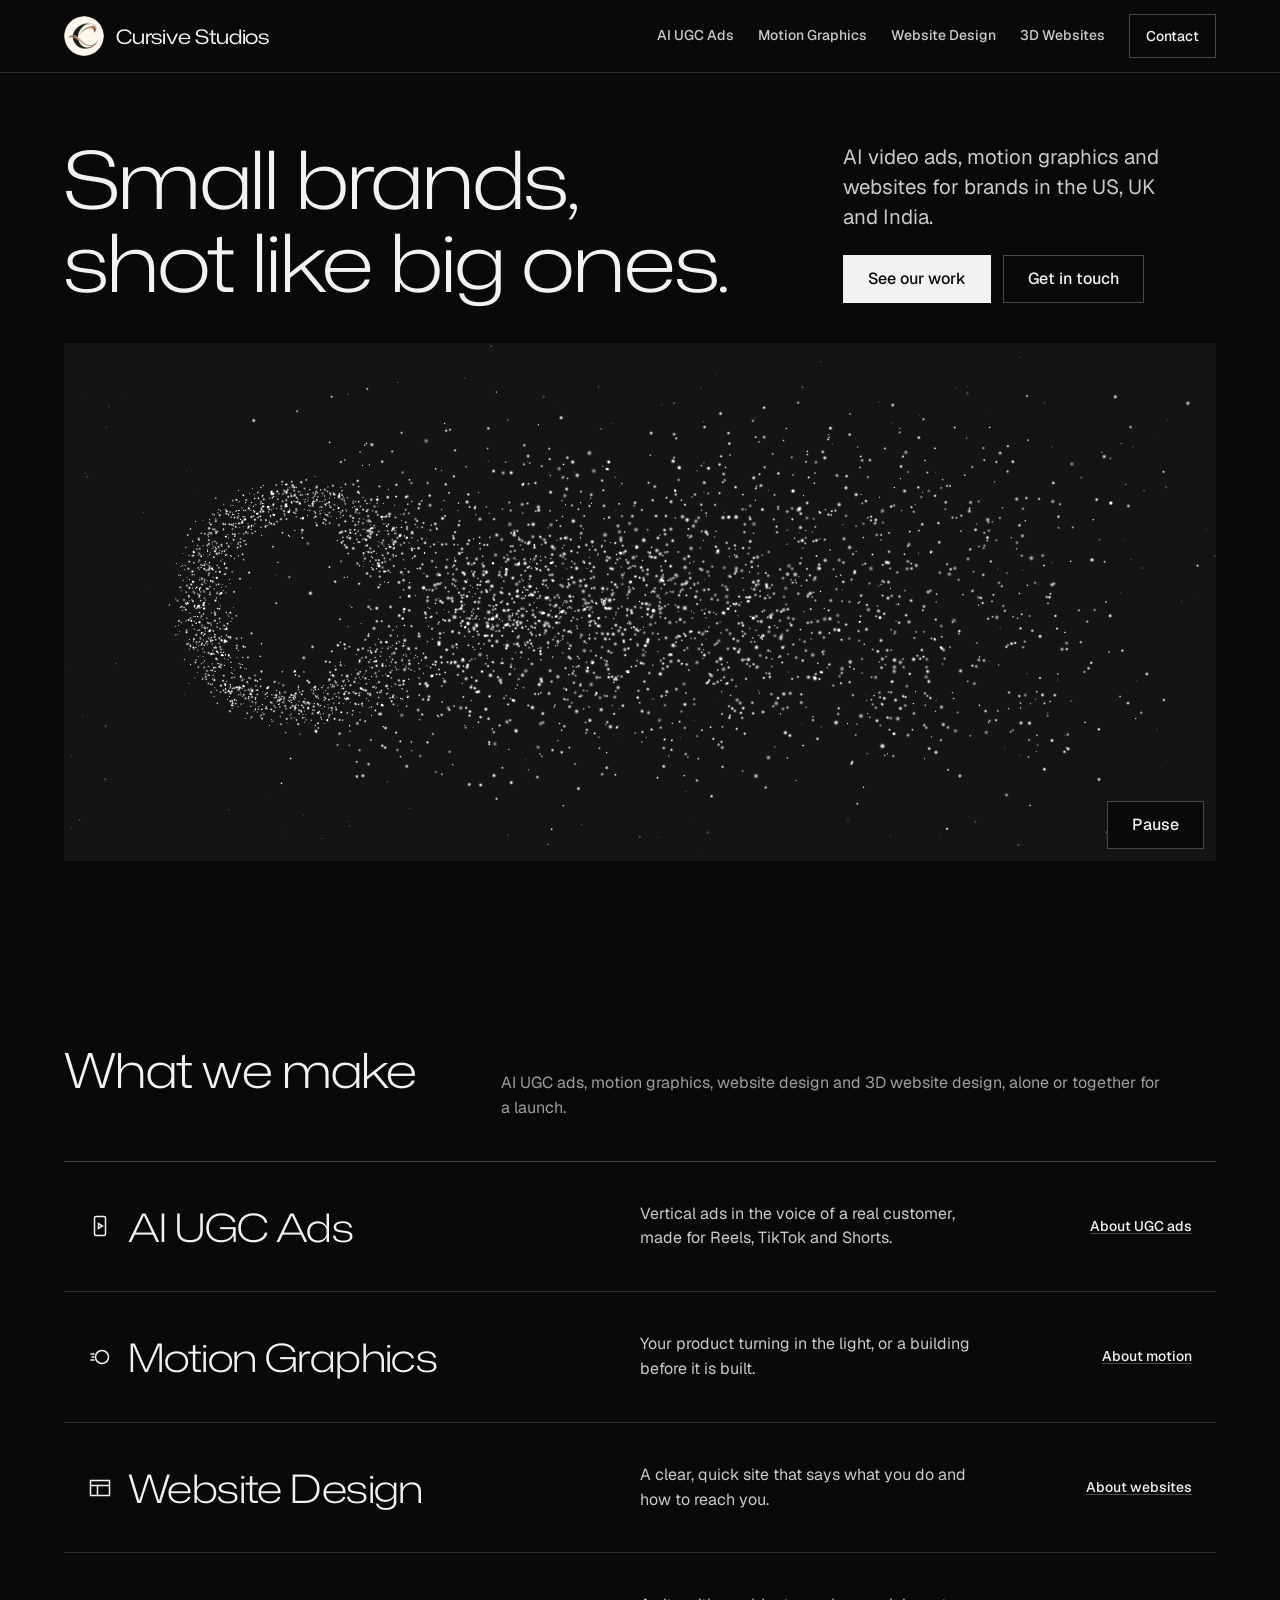
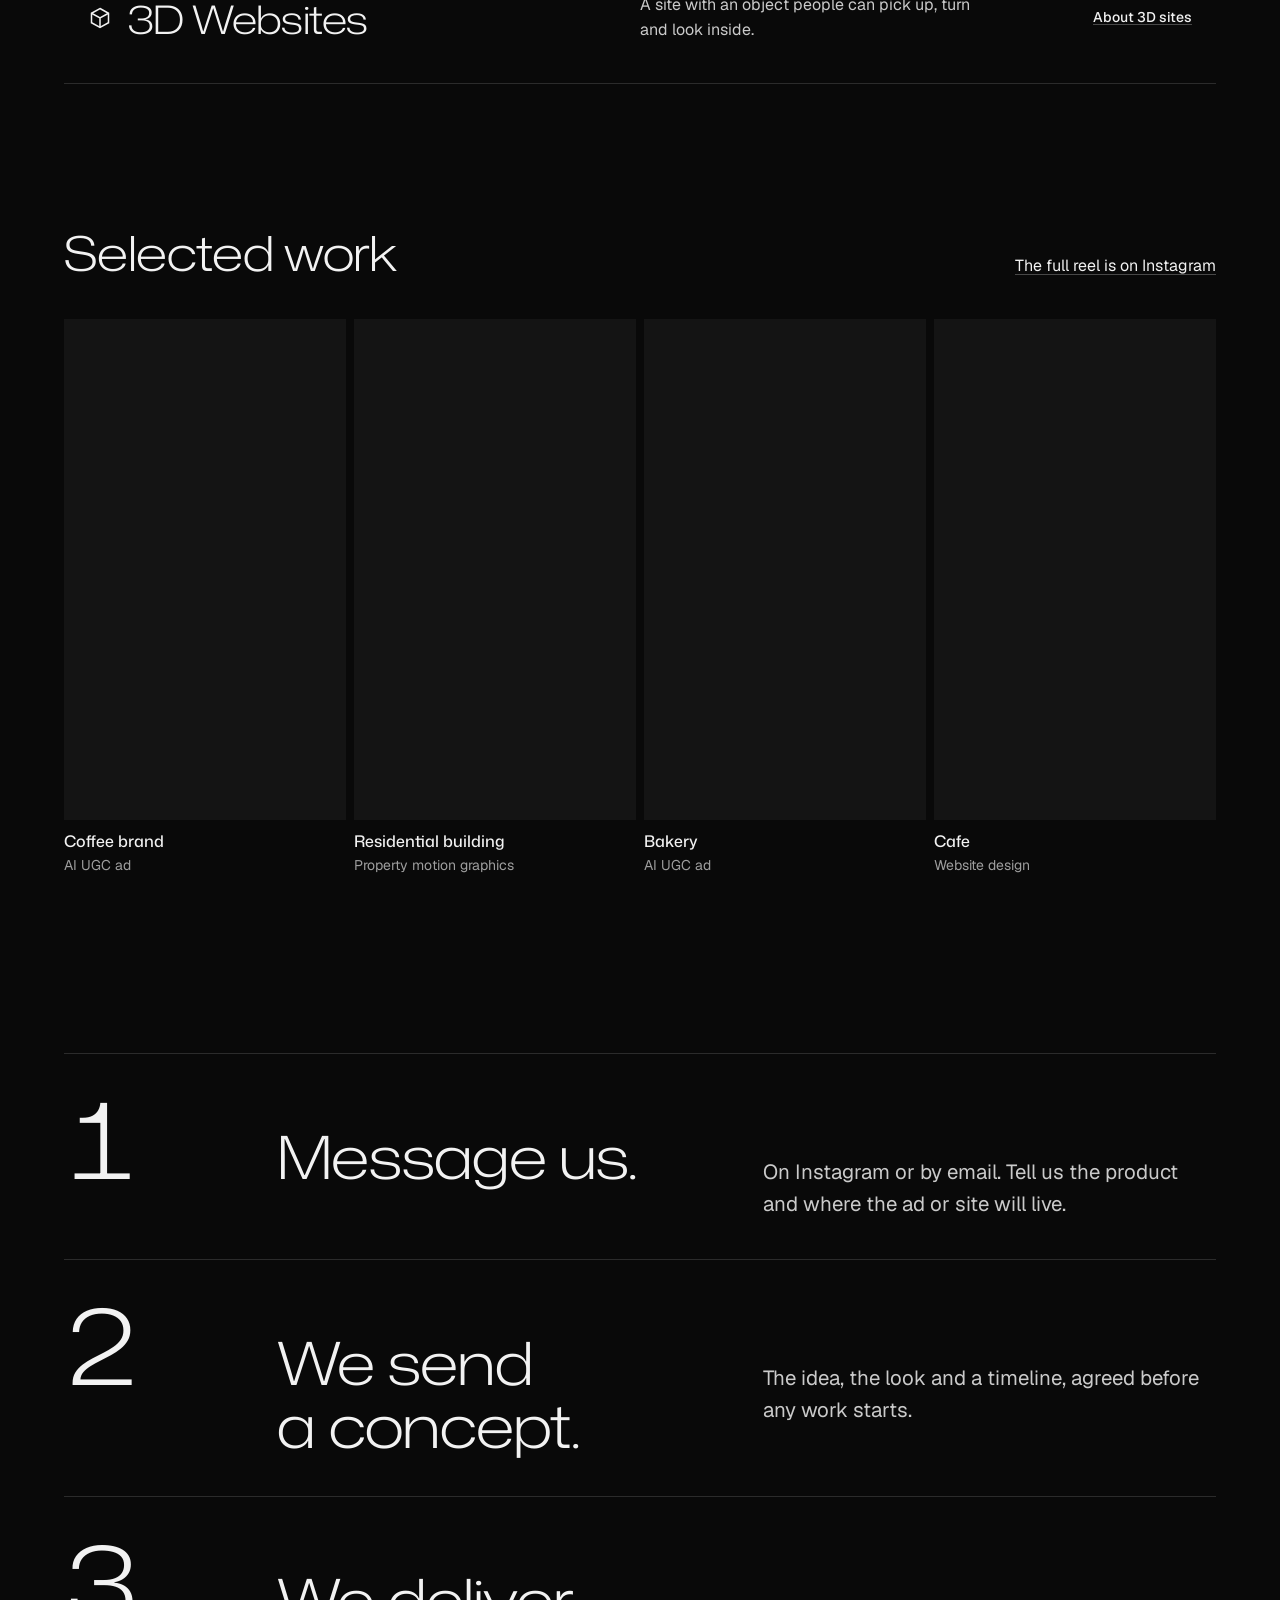
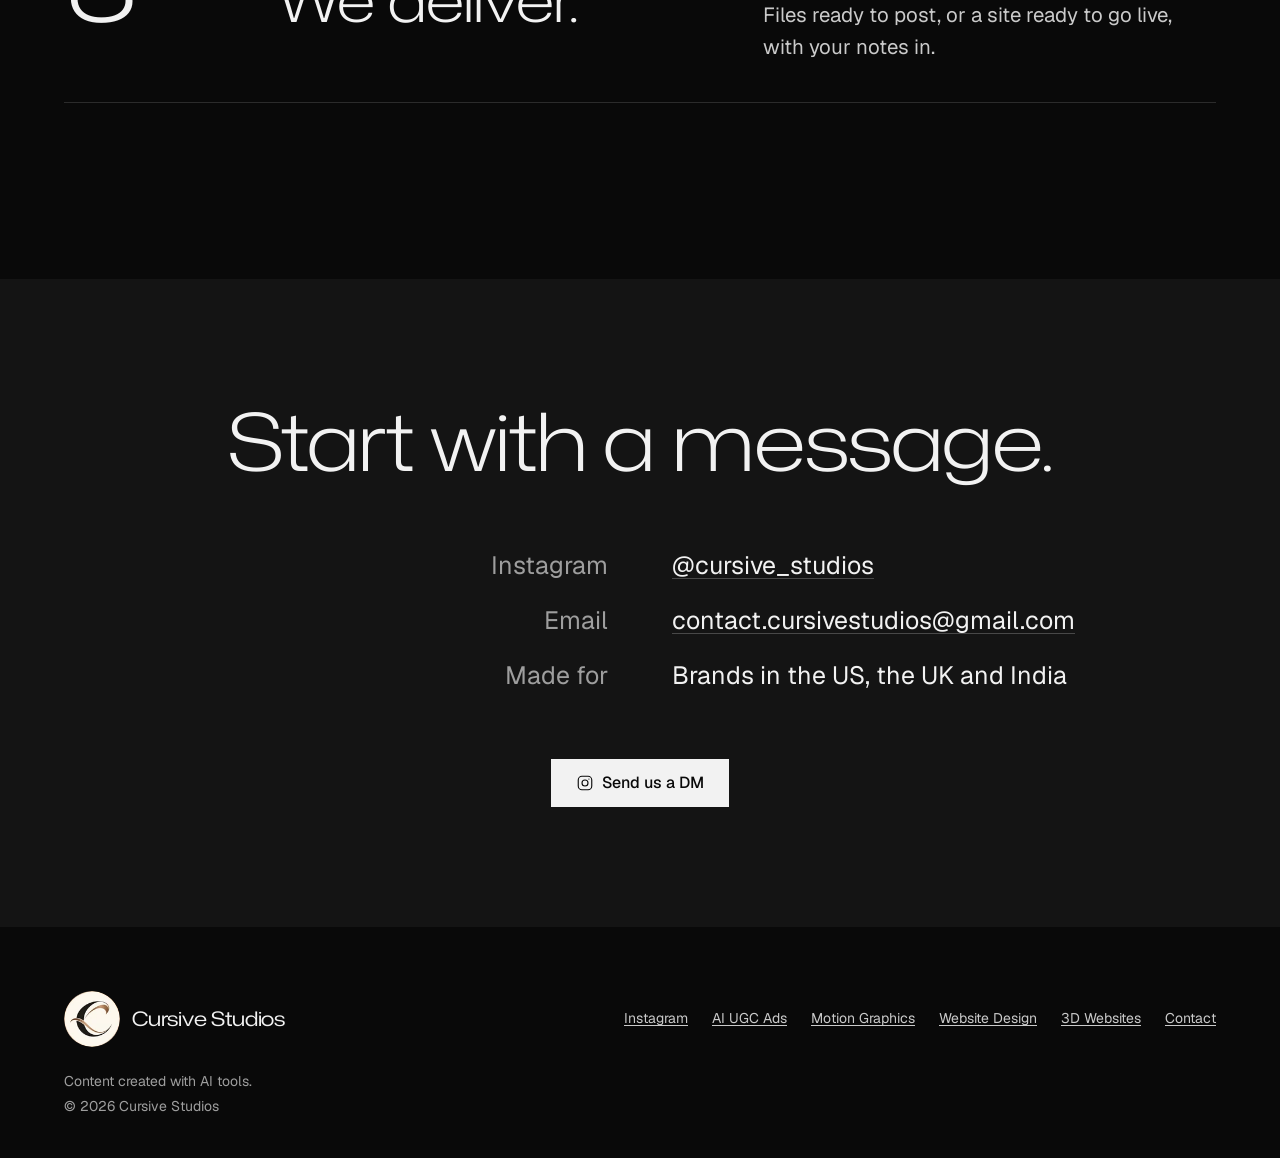
==== commit 7630ab60: "Hero: faster again; the opening writes Cursive Studios beside the C Co-Authored-By: Claude Opus 5.5 " ====
--- a/index.html
+++ b/index.html
@@ -138,7 +138,7 @@
       <figure class="hero__frame" id="hero-3d">
         <picture>
           <source srcset="content/images/hero-particles-1600.webp 1600w, content/images/hero-particles-960.webp 960w" sizes="100vw" type="image/webp">
-          <img class="hero__still" src="content/images/hero-particles-1600.jpg" width="1600" height="670" alt="The letter C made of thousands of small points of light on a dark stage" fetchpriority="high">
+          <img class="hero__still" src="content/images/hero-particles-1600.jpg" width="1600" height="670" alt="A large letter C and the name Cursive Studios, made of thousands of small points of light on a dark stage" fetchpriority="high">
         </picture>
         <button class="btn btn--small hero__motion" type="button" aria-pressed="false" data-motion-toggle hidden>Pause</button>
       </figure>
--- a/css/main.css
+++ b/css/main.css
@@ -72,6 +72,10 @@
 .hero__frame.is-live picture { opacity: 0; }
 .hero__caption { position: absolute; left: var(--space-md); bottom: var(--space-sm); z-index: var(--z-raised); margin: 0; font-family: var(--font-display); font-size: var(--text-lg); color: var(--color-ink); transition: opacity var(--dur-long) var(--ease-out), transform var(--dur-long) var(--ease-out); }
 .hero__frame.is-live .hero__caption:not(.is-shown) { opacity: 0; transform: translateY(0.4em); }
+.hero__tags { position: absolute; inset: 0; z-index: var(--z-raised); pointer-events: none; transition: opacity var(--dur-long) var(--ease-out); }
+.hero__tags span { position: absolute; transform: translate(-50%, 0); white-space: nowrap; font-size: var(--text-md); color: var(--color-ink); }
+.hero__frame.is-live .hero__tags:not(.is-shown) { opacity: 0; }
+@media (max-width: 40rem) { .hero__tags span { font-size: var(--text-sm); } }
 .hero__motion { position: absolute; right: var(--space-sm); bottom: var(--space-sm); z-index: var(--z-raised); background: var(--color-paper); }
 .settle { animation: settle var(--dur-long) var(--ease-out) both; }
 @keyframes settle { from { opacity: 0.6; } }
@@ -154,12 +158,13 @@
   .js [data-reveal].is-in { opacity: 1; transform: none; }
 }
 
-@media (prefers-reduced-motion: reduce) { .settle { animation: none; } .hero__canvas, .hero__frame picture, .hero__caption { transition: none; } .btn, .link, .index__row { transition: none; } }
+@media (prefers-reduced-motion: reduce) { .settle { animation: none; } .hero__canvas, .hero__frame picture, .hero__caption, .hero__tags { transition: none; } .btn, .link, .index__row { transition: none; } }
 
 @media (max-width: 60rem) {
   .hero { min-height: 0; }
   .hero__card { grid-template-columns: minmax(0, 1fr); }
   .hero__frame { width: 100%; height: auto; min-height: 0; aspect-ratio: 16 / 10; }
+  .hero__still { object-fit: contain; } /* the still is a wide lockup: show all of it */
   .index__row { grid-template-columns: minmax(0, 1fr); padding-inline: 0; }
   .index__link { justify-self: start; }
   .work { grid-template-columns: repeat(2, minmax(0, 1fr)); row-gap: var(--space-lg); }
